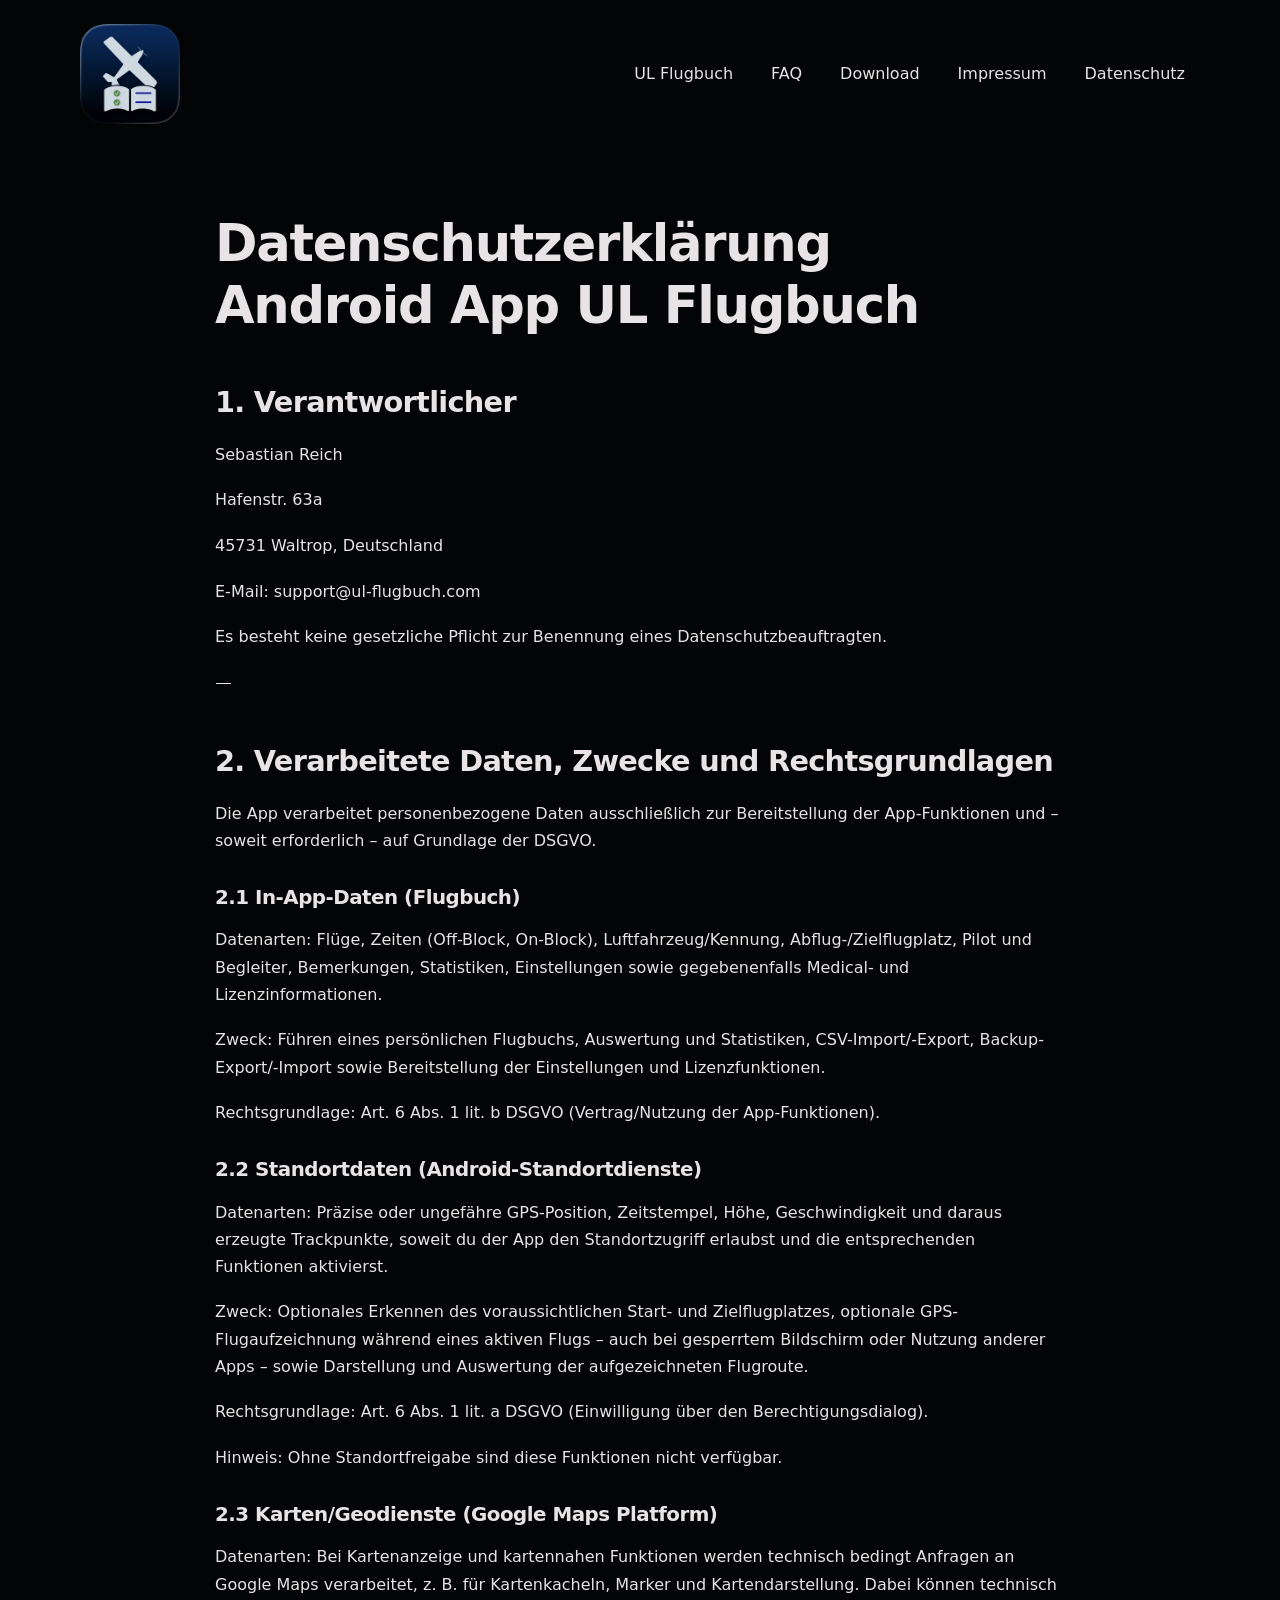
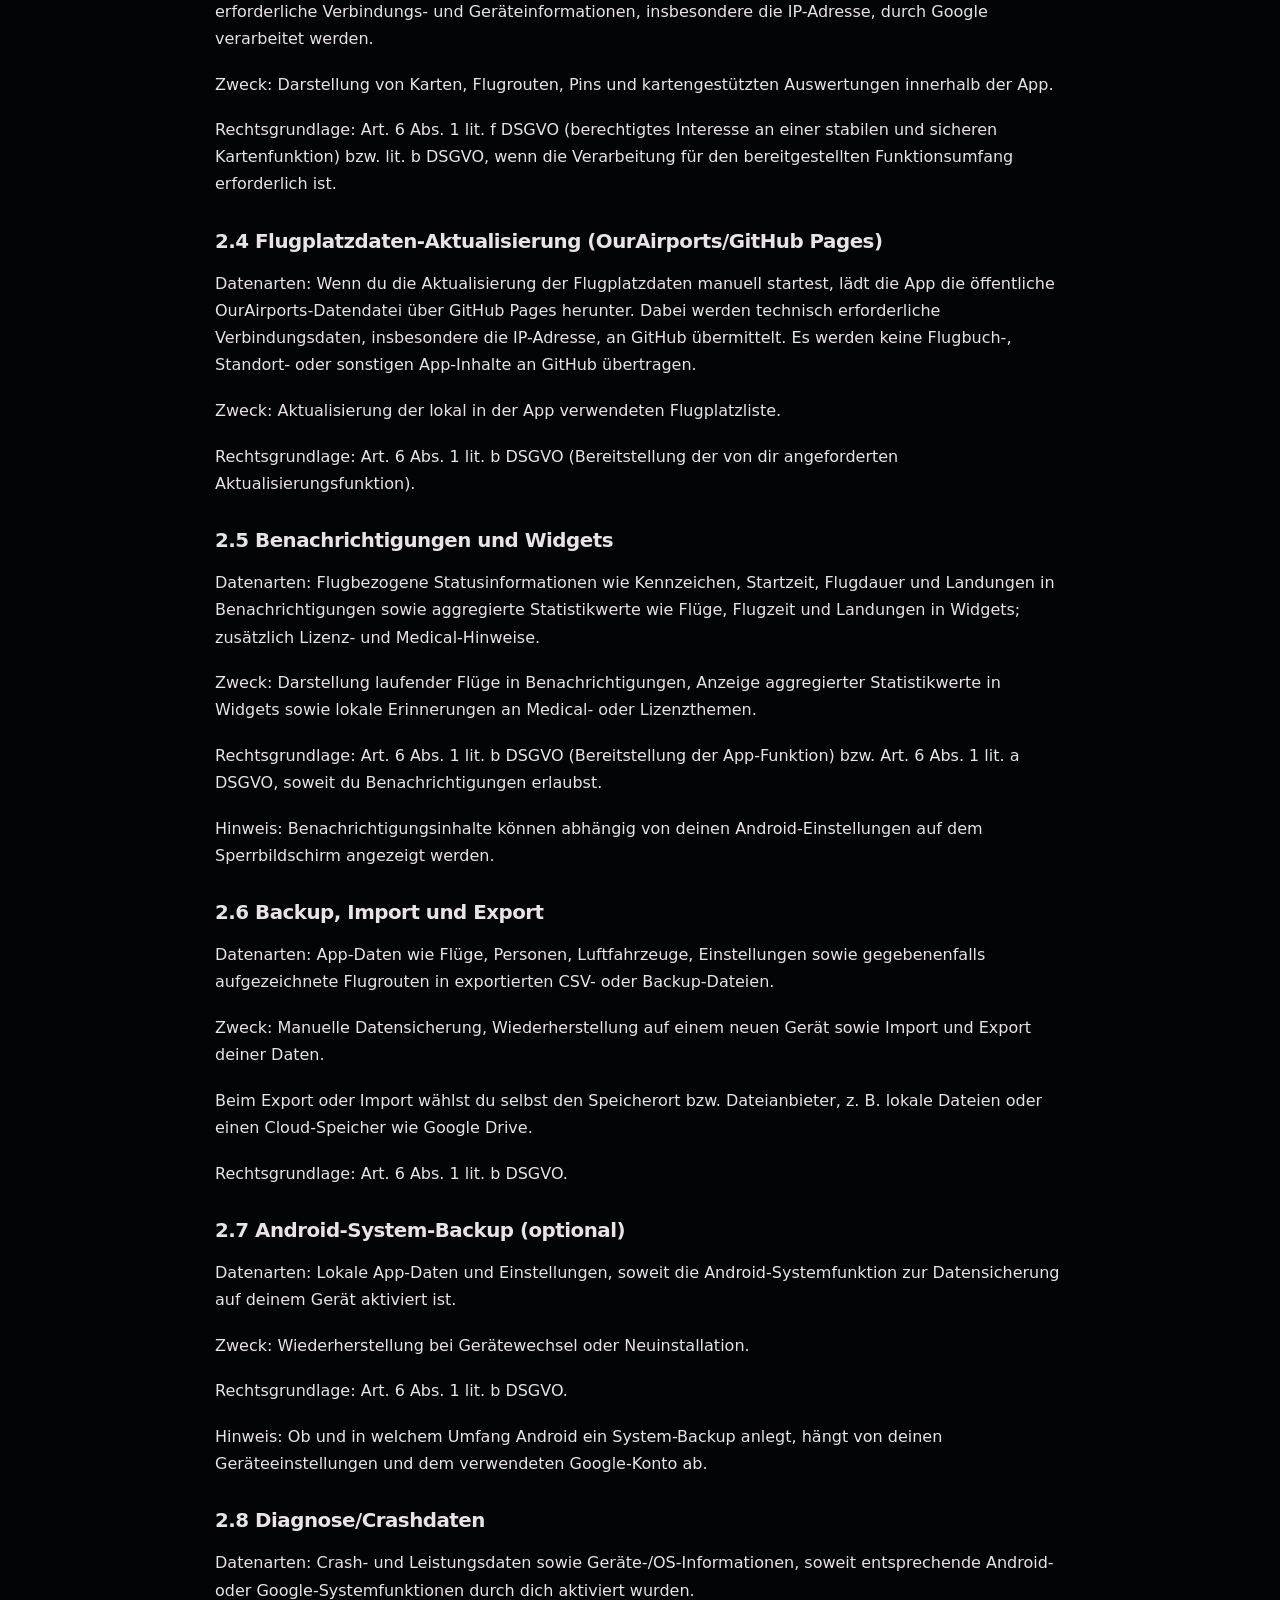
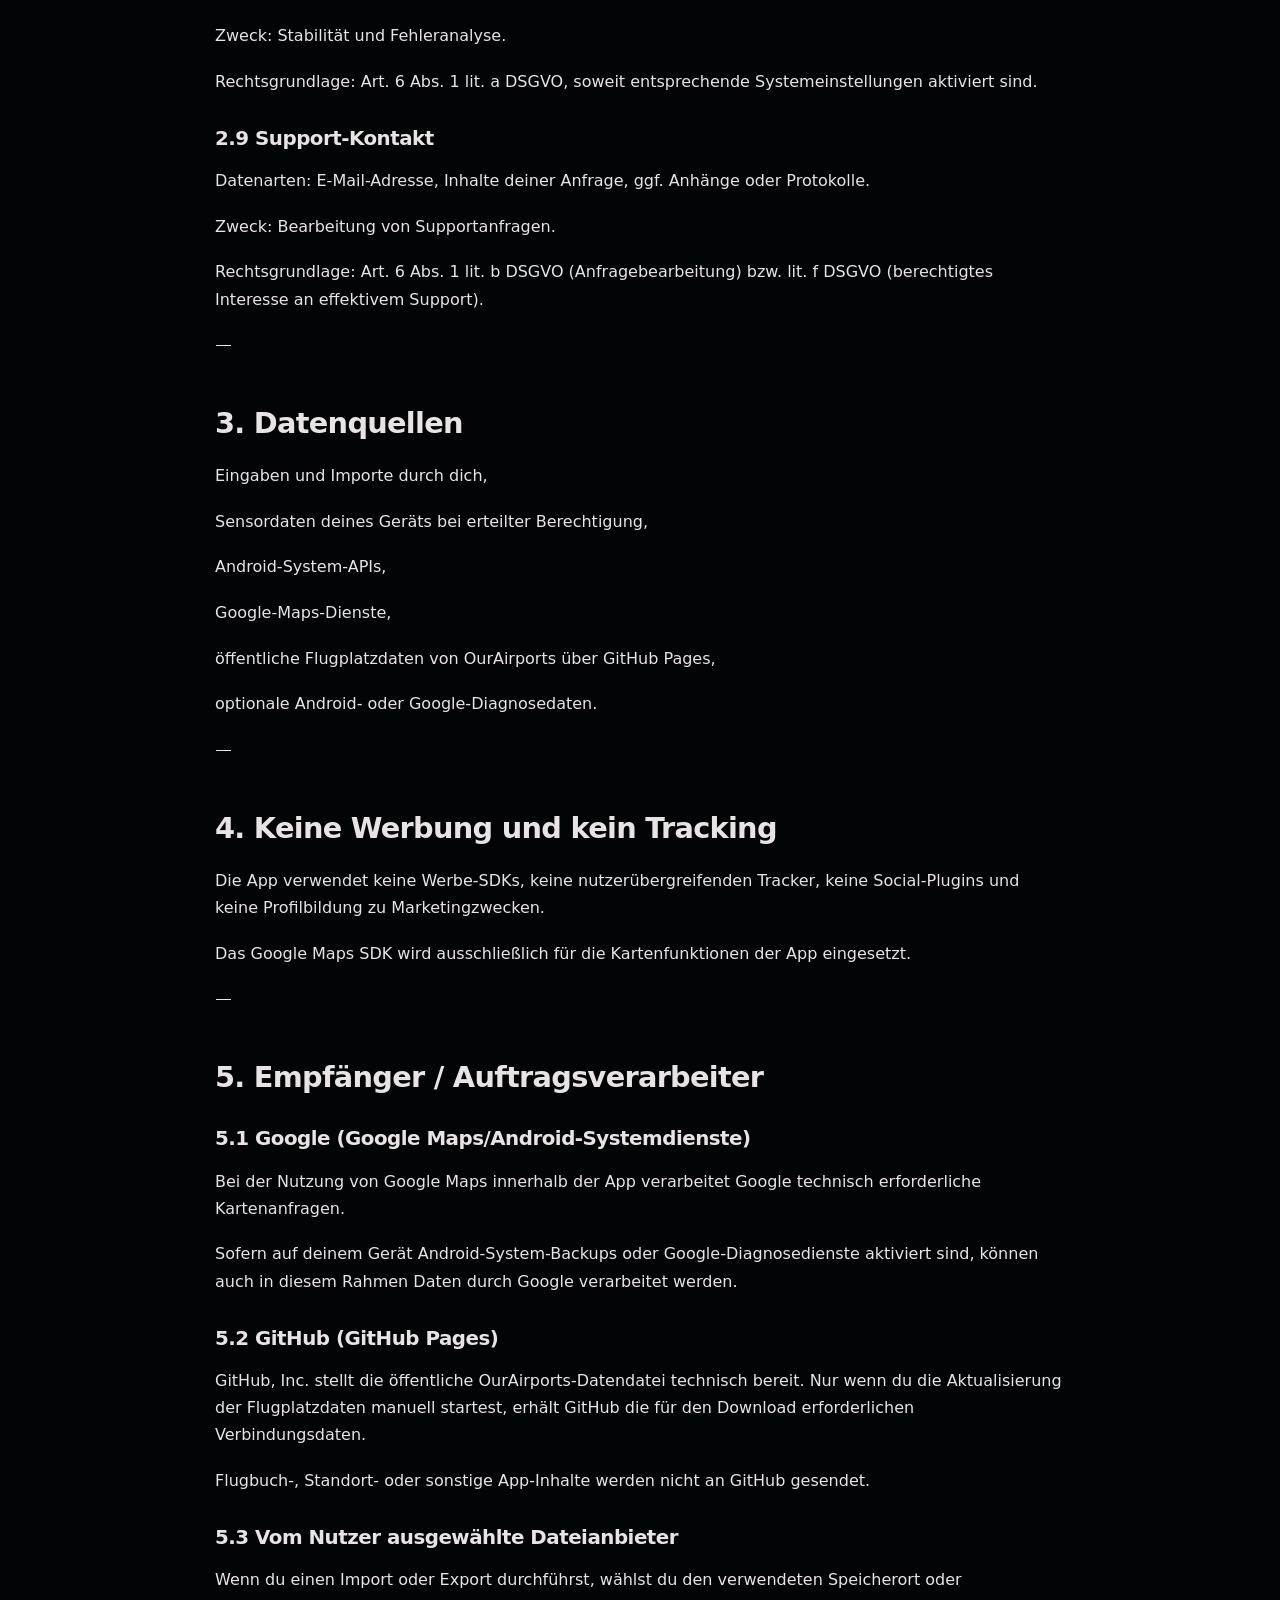
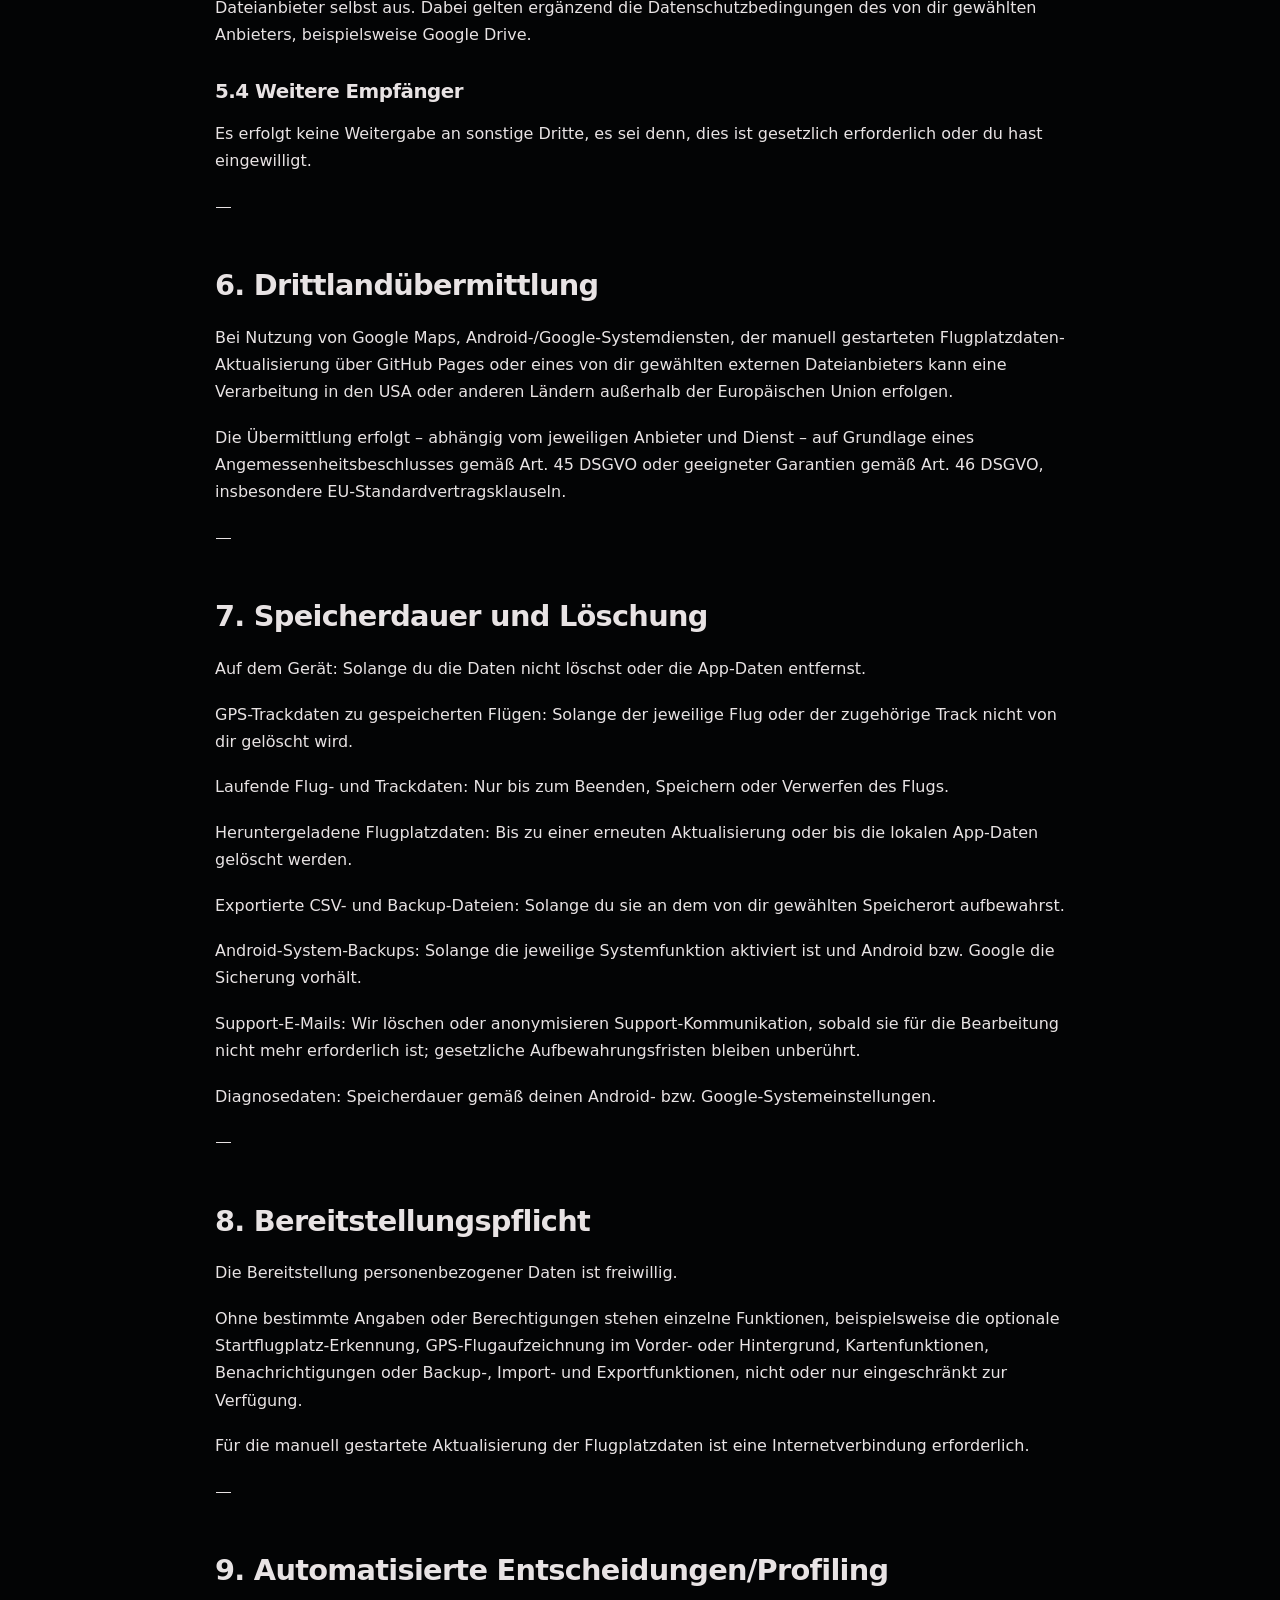
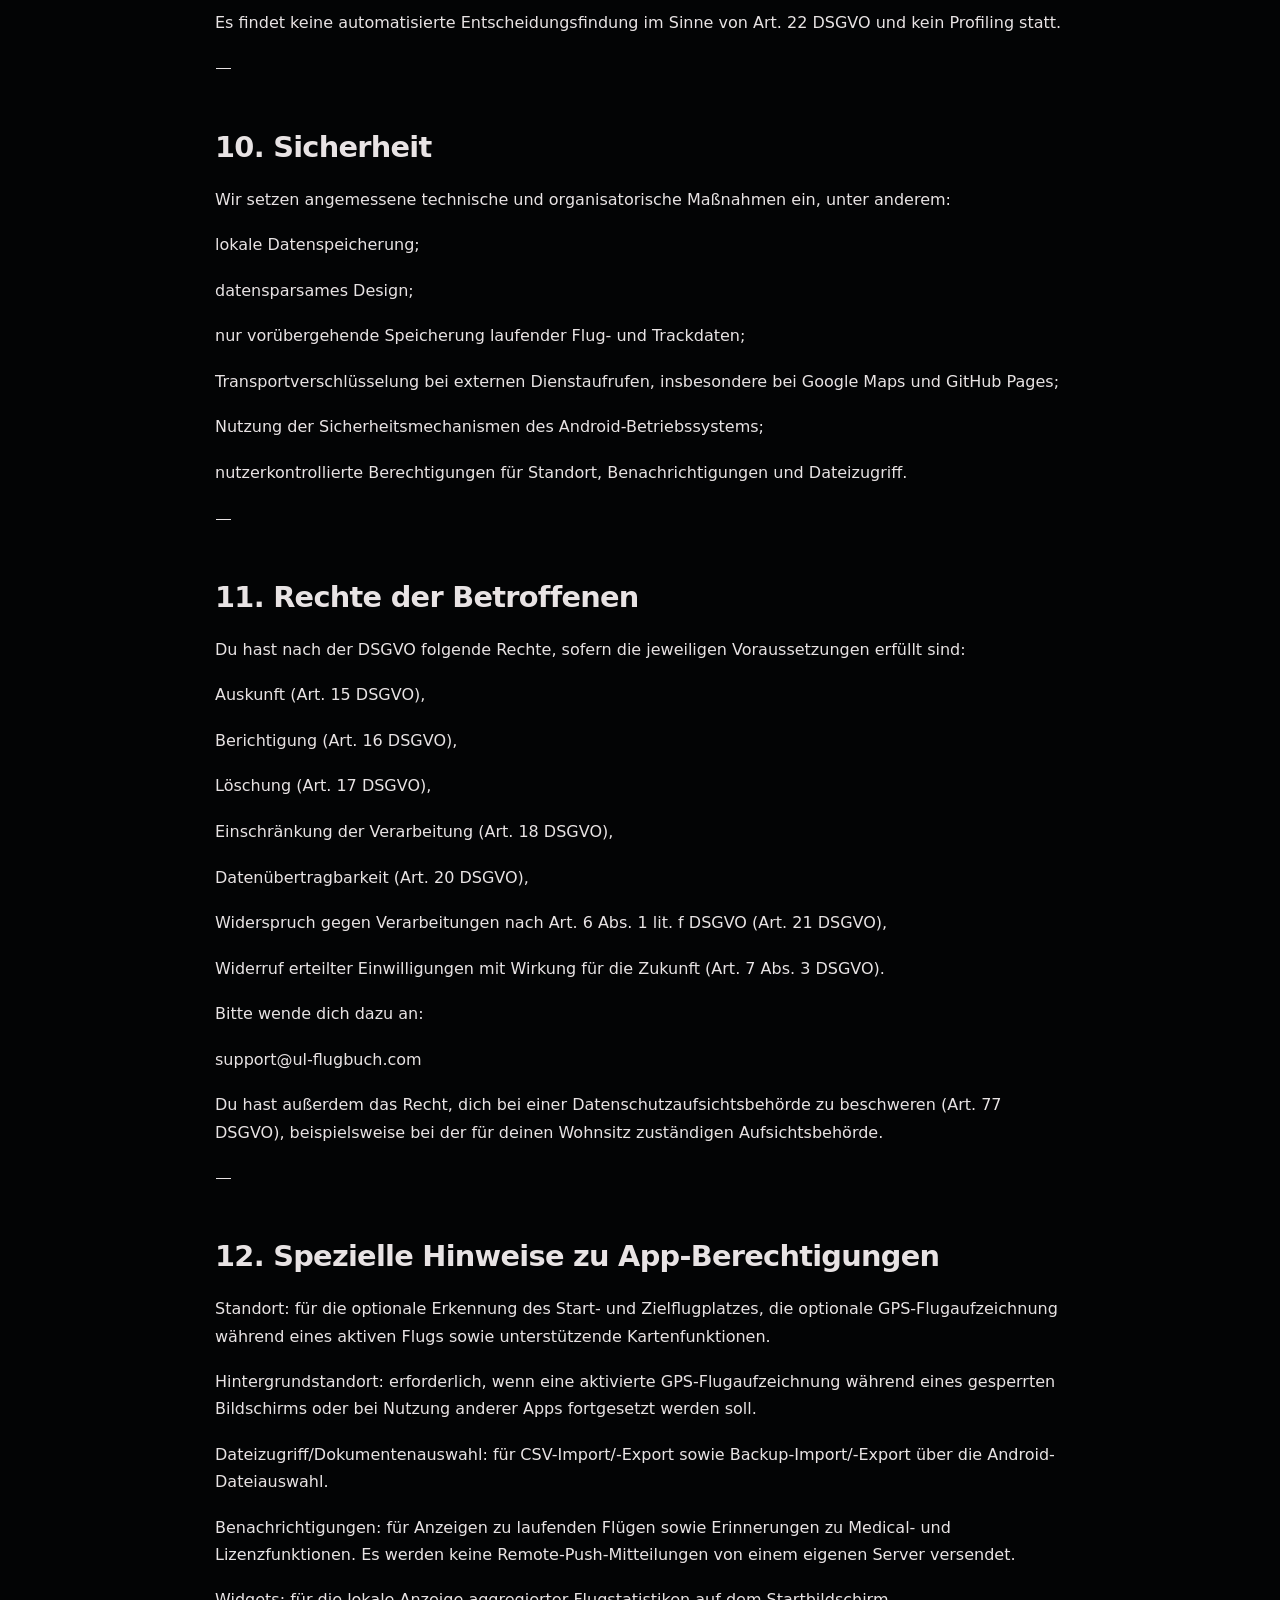
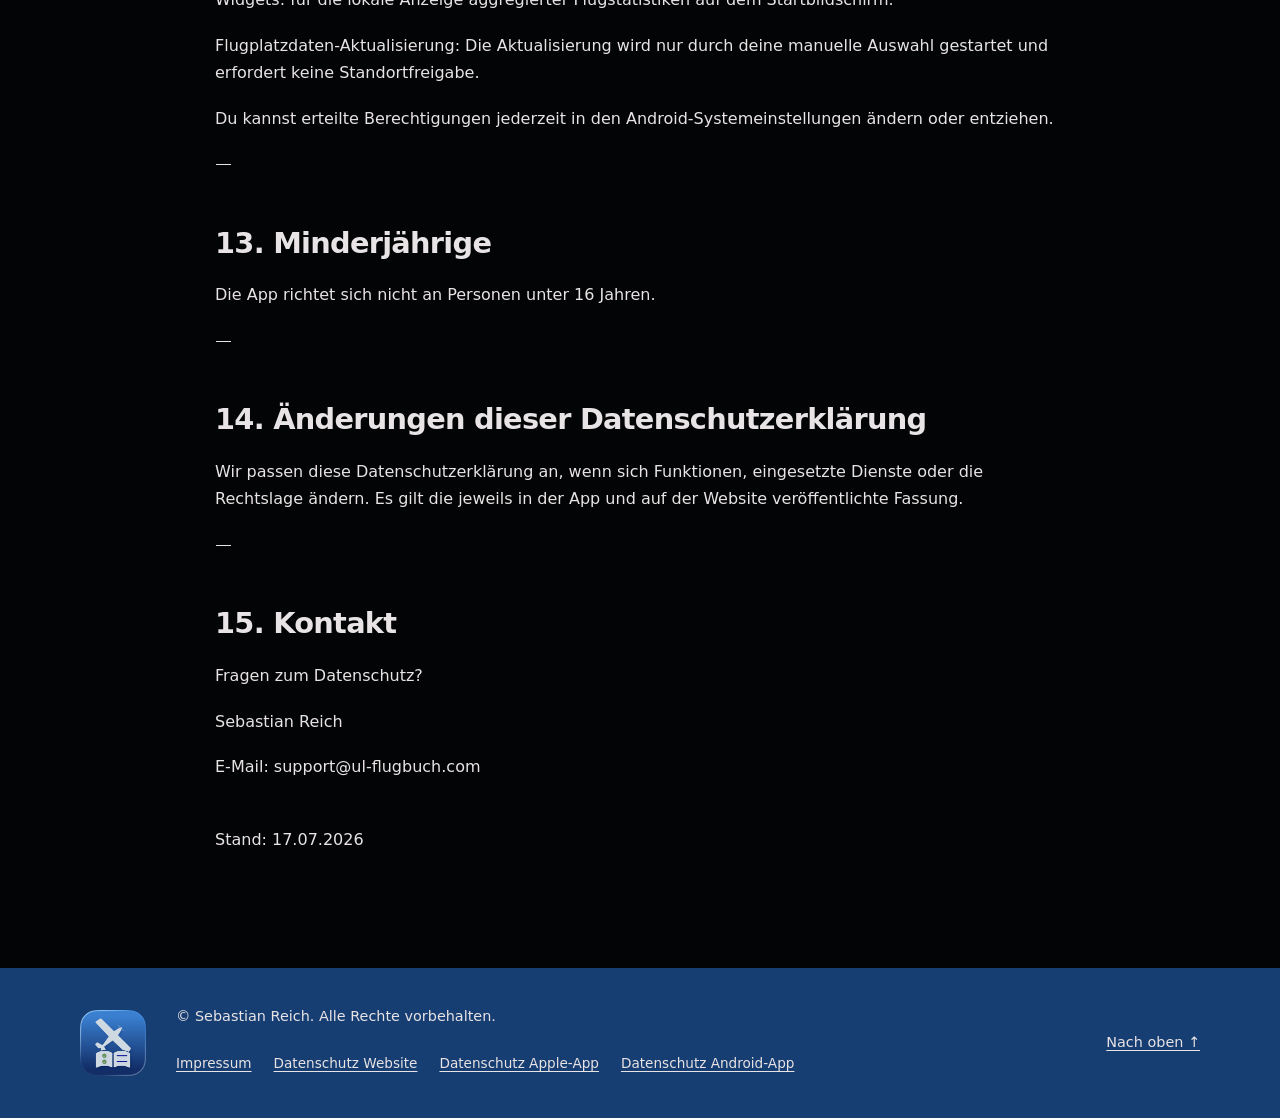
==== datenschutz-android/index.html @ 2607ba53 "Add files via upload" ====
<!doctype html>
<html lang="de">
<head>
  <meta charset="utf-8">
  <meta name="viewport" content="width=device-width, initial-scale=1">
  <meta name="color-scheme" content="dark">
  <title>Datenschutz für Android – UL Flugbuch</title>
  <meta name="description" content="Datenschutzerklärung der UL Flugbuch App für Android.">
  <link rel="canonical" href="https://ul-flugbuch.com/datenschutz-android/">
  <meta property="og:type" content="website">
  <meta property="og:locale" content="de_DE">
  <meta property="og:site_name" content="UL Flugbuch">
  <meta property="og:title" content="Datenschutz für Android – UL Flugbuch">
  <meta property="og:description" content="Datenschutzerklärung der UL Flugbuch App für Android.">
  <meta property="og:url" content="https://ul-flugbuch.com/datenschutz-android/">
  <meta property="og:image" content="https://ul-flugbuch.com/images/logo.png">
  <meta property="og:image:alt" content="UL Flugbuch – App-Logo mit Flugzeug und Flugbuch">
  <meta name="theme-color" content="#050608">
  <link rel="icon" href="../images/logo-footer.png" type="image/png">
  <link rel="apple-touch-icon" href="../images/logo.png">
  <link rel="stylesheet" href="../css/style.css">
  <script src="../js/navigation.js" defer></script>
</head>
<body>
<a class="skip-link" href="#main">Zum Inhalt springen</a>
<header class="site-header wrap">
  <a class="brand" href="../index.html" aria-label="UL Flugbuch – Startseite"><img src="../images/logo.png" width="455" height="455" alt="UL Flugbuch"></a>
  <button class="menu-toggle" type="button" aria-expanded="false" aria-controls="main-navigation" hidden>Menü <span aria-hidden="true">☰</span></button>
  <nav id="main-navigation" aria-label="Hauptnavigation"><a href="../index.html">UL Flugbuch</a><a href="../faq/index.html">FAQ</a><a href="../download/index.html">Download</a><a href="../impressum/index.html">Impressum</a><a href="../datenschutz/index.html">Datenschutz</a></nav>
</header>
<main id="main" tabindex="-1"><article class="prose wrap legal"><h1>Datenschutzerklärung Android App UL Flugbuch</h1>
<h2>1. Verantwortlicher</h2>
<p>Sebastian Reich</p>
<p>Hafenstr. 63a</p>
<p>45731 Waltrop, Deutschland</p>
<p>E-Mail: support@ul-flugbuch.com</p>
<p>Es besteht keine gesetzliche Pflicht zur Benennung eines Datenschutzbeauftragten.</p>
<p>⸻</p>
<h2>2. Verarbeitete Daten, Zwecke und Rechtsgrundlagen</h2>
<p>Die App verarbeitet personenbezogene Daten ausschließlich zur Bereitstellung der App-Funktionen und – soweit erforderlich – auf Grundlage der DSGVO.</p>
<h3>2.1 In-App-Daten (Flugbuch)</h3>
<p>Datenarten: Flüge, Zeiten (Off-Block, On-Block), Luftfahrzeug/Kennung, Abflug-/Zielflugplatz, Pilot und Begleiter, Bemerkungen, Statistiken, Einstellungen sowie gegebenenfalls Medical- und Lizenzinformationen.</p>
<p>Zweck: Führen eines persönlichen Flugbuchs, Auswertung und Statistiken, CSV-Import/-Export, Backup-Export/-Import sowie Bereitstellung der Einstellungen und Lizenzfunktionen.</p>
<p>Rechtsgrundlage: Art. 6 Abs. 1 lit. b DSGVO (Vertrag/Nutzung der App-Funktionen).</p>
<h3>2.2 Standortdaten (Android-Standortdienste)</h3>
<p>Datenarten: Präzise oder ungefähre GPS-Position, Zeitstempel, Höhe, Geschwindigkeit und daraus erzeugte Trackpunkte, soweit du der App den Standortzugriff erlaubst und die entsprechenden Funktionen aktivierst.</p>
<p>Zweck: Optionales Erkennen des voraussichtlichen Start- und Zielflugplatzes, optionale GPS-Flugaufzeichnung während eines aktiven Flugs – auch bei gesperrtem Bildschirm oder Nutzung anderer Apps – sowie Darstellung und Auswertung der aufgezeichneten Flugroute.</p>
<p>Rechtsgrundlage: Art. 6 Abs. 1 lit. a DSGVO (Einwilligung über den Berechtigungsdialog).</p>
<p>Hinweis: Ohne Standortfreigabe sind diese Funktionen nicht verfügbar.</p>
<h3>2.3 Karten/Geodienste (Google Maps Platform)</h3>
<p>Datenarten: Bei Kartenanzeige und kartennahen Funktionen werden technisch bedingt Anfragen an Google Maps verarbeitet, z. B. für Kartenkacheln, Marker und Kartendarstellung. Dabei können technisch erforderliche Verbindungs- und Geräteinformationen, insbesondere die IP-Adresse, durch Google verarbeitet werden.</p>
<p>Zweck: Darstellung von Karten, Flugrouten, Pins und kartengestützten Auswertungen innerhalb der App.</p>
<p>Rechtsgrundlage: Art. 6 Abs. 1 lit. f DSGVO (berechtigtes Interesse an einer stabilen und sicheren Kartenfunktion) bzw. lit. b DSGVO, wenn die Verarbeitung für den bereitgestellten Funktionsumfang erforderlich ist.</p>
<h3>2.4 Flugplatzdaten-Aktualisierung (OurAirports/GitHub Pages)</h3>
<p>Datenarten: Wenn du die Aktualisierung der Flugplatzdaten manuell startest, lädt die App die öffentliche OurAirports-Datendatei über GitHub Pages herunter. Dabei werden technisch erforderliche Verbindungsdaten, insbesondere die IP-Adresse, an GitHub übermittelt. Es werden keine Flugbuch-, Standort- oder sonstigen App-Inhalte an GitHub übertragen.</p>
<p>Zweck: Aktualisierung der lokal in der App verwendeten Flugplatzliste.</p>
<p>Rechtsgrundlage: Art. 6 Abs. 1 lit. b DSGVO (Bereitstellung der von dir angeforderten Aktualisierungsfunktion).</p>
<h3>2.5 Benachrichtigungen und Widgets</h3>
<p>Datenarten: Flugbezogene Statusinformationen wie Kennzeichen, Startzeit, Flugdauer und Landungen in Benachrichtigungen sowie aggregierte Statistikwerte wie Flüge, Flugzeit und Landungen in Widgets; zusätzlich Lizenz- und Medical-Hinweise.</p>
<p>Zweck: Darstellung laufender Flüge in Benachrichtigungen, Anzeige aggregierter Statistikwerte in Widgets sowie lokale Erinnerungen an Medical- oder Lizenzthemen.</p>
<p>Rechtsgrundlage: Art. 6 Abs. 1 lit. b DSGVO (Bereitstellung der App-Funktion) bzw. Art. 6 Abs. 1 lit. a DSGVO, soweit du Benachrichtigungen erlaubst.</p>
<p>Hinweis: Benachrichtigungsinhalte können abhängig von deinen Android-Einstellungen auf dem Sperrbildschirm angezeigt werden.</p>
<h3>2.6 Backup, Import und Export</h3>
<p>Datenarten: App-Daten wie Flüge, Personen, Luftfahrzeuge, Einstellungen sowie gegebenenfalls aufgezeichnete Flugrouten in exportierten CSV- oder Backup-Dateien.</p>
<p>Zweck: Manuelle Datensicherung, Wiederherstellung auf einem neuen Gerät sowie Import und Export deiner Daten.</p>
<p>Beim Export oder Import wählst du selbst den Speicherort bzw. Dateianbieter, z. B. lokale Dateien oder einen Cloud-Speicher wie Google Drive.</p>
<p>Rechtsgrundlage: Art. 6 Abs. 1 lit. b DSGVO.</p>
<h3>2.7 Android-System-Backup (optional)</h3>
<p>Datenarten: Lokale App-Daten und Einstellungen, soweit die Android-Systemfunktion zur Datensicherung auf deinem Gerät aktiviert ist.</p>
<p>Zweck: Wiederherstellung bei Gerätewechsel oder Neuinstallation.</p>
<p>Rechtsgrundlage: Art. 6 Abs. 1 lit. b DSGVO.</p>
<p>Hinweis: Ob und in welchem Umfang Android ein System-Backup anlegt, hängt von deinen Geräteeinstellungen und dem verwendeten Google-Konto ab.</p>
<h3>2.8 Diagnose/Crashdaten</h3>
<p>Datenarten: Crash- und Leistungsdaten sowie Geräte-/OS-Informationen, soweit entsprechende Android- oder Google-Systemfunktionen durch dich aktiviert wurden.</p>
<p>Zweck: Stabilität und Fehleranalyse.</p>
<p>Rechtsgrundlage: Art. 6 Abs. 1 lit. a DSGVO, soweit entsprechende Systemeinstellungen aktiviert sind.</p>
<h3>2.9 Support-Kontakt</h3>
<p>Datenarten: E-Mail-Adresse, Inhalte deiner Anfrage, ggf. Anhänge oder Protokolle.</p>
<p>Zweck: Bearbeitung von Supportanfragen.</p>
<p>Rechtsgrundlage: Art. 6 Abs. 1 lit. b DSGVO (Anfragebearbeitung) bzw. lit. f DSGVO (berechtigtes Interesse an effektivem Support).</p>
<p>⸻</p>
<h2>3. Datenquellen</h2>
<p>Eingaben und Importe durch dich,</p>
<p>Sensordaten deines Geräts bei erteilter Berechtigung,</p>
<p>Android-System-APIs,</p>
<p>Google-Maps-Dienste,</p>
<p>öffentliche Flugplatzdaten von OurAirports über GitHub Pages,</p>
<p>optionale Android- oder Google-Diagnosedaten.</p>
<p>⸻</p>
<h2>4. Keine Werbung und kein Tracking</h2>
<p>Die App verwendet keine Werbe-SDKs, keine nutzerübergreifenden Tracker, keine Social-Plugins und keine Profilbildung zu Marketingzwecken.</p>
<p>Das Google Maps SDK wird ausschließlich für die Kartenfunktionen der App eingesetzt.</p>
<p>⸻</p>
<h2>5. Empfänger / Auftragsverarbeiter</h2>
<h3>5.1 Google (Google Maps/Android-Systemdienste)</h3>
<p>Bei der Nutzung von Google Maps innerhalb der App verarbeitet Google technisch erforderliche Kartenanfragen.</p>
<p>Sofern auf deinem Gerät Android-System-Backups oder Google-Diagnosedienste aktiviert sind, können auch in diesem Rahmen Daten durch Google verarbeitet werden.</p>
<h3>5.2 GitHub (GitHub Pages)</h3>
<p>GitHub, Inc. stellt die öffentliche OurAirports-Datendatei technisch bereit. Nur wenn du die Aktualisierung der Flugplatzdaten manuell startest, erhält GitHub die für den Download erforderlichen Verbindungsdaten.</p>
<p>Flugbuch-, Standort- oder sonstige App-Inhalte werden nicht an GitHub gesendet.</p>
<h3>5.3 Vom Nutzer ausgewählte Dateianbieter</h3>
<p>Wenn du einen Import oder Export durchführst, wählst du den verwendeten Speicherort oder Dateianbieter selbst aus. Dabei gelten ergänzend die Datenschutzbedingungen des von dir gewählten Anbieters, beispielsweise Google Drive.</p>
<h3>5.4 Weitere Empfänger</h3>
<p>Es erfolgt keine Weitergabe an sonstige Dritte, es sei denn, dies ist gesetzlich erforderlich oder du hast eingewilligt.</p>
<p>⸻</p>
<h2>6. Drittlandübermittlung</h2>
<p>Bei Nutzung von Google Maps, Android-/Google-Systemdiensten, der manuell gestarteten Flugplatzdaten-Aktualisierung über GitHub Pages oder eines von dir gewählten externen Dateianbieters kann eine Verarbeitung in den USA oder anderen Ländern außerhalb der Europäischen Union erfolgen.</p>
<p>Die Übermittlung erfolgt – abhängig vom jeweiligen Anbieter und Dienst – auf Grundlage eines Angemessenheitsbeschlusses gemäß Art. 45 DSGVO oder geeigneter Garantien gemäß Art. 46 DSGVO, insbesondere EU-Standardvertragsklauseln.</p>
<p>⸻</p>
<h2>7. Speicherdauer und Löschung</h2>
<p>Auf dem Gerät: Solange du die Daten nicht löschst oder die App-Daten entfernst.</p>
<p>GPS-Trackdaten zu gespeicherten Flügen: Solange der jeweilige Flug oder der zugehörige Track nicht von dir gelöscht wird.</p>
<p>Laufende Flug- und Trackdaten: Nur bis zum Beenden, Speichern oder Verwerfen des Flugs.</p>
<p>Heruntergeladene Flugplatzdaten: Bis zu einer erneuten Aktualisierung oder bis die lokalen App-Daten gelöscht werden.</p>
<p>Exportierte CSV- und Backup-Dateien: Solange du sie an dem von dir gewählten Speicherort aufbewahrst.</p>
<p>Android-System-Backups: Solange die jeweilige Systemfunktion aktiviert ist und Android bzw. Google die Sicherung vorhält.</p>
<p>Support-E-Mails: Wir löschen oder anonymisieren Support-Kommunikation, sobald sie für die Bearbeitung nicht mehr erforderlich ist; gesetzliche Aufbewahrungsfristen bleiben unberührt.</p>
<p>Diagnosedaten: Speicherdauer gemäß deinen Android- bzw. Google-Systemeinstellungen.</p>
<p>⸻</p>
<h2>8. Bereitstellungspflicht</h2>
<p>Die Bereitstellung personenbezogener Daten ist freiwillig.</p>
<p>Ohne bestimmte Angaben oder Berechtigungen stehen einzelne Funktionen, beispielsweise die optionale Startflugplatz-Erkennung, GPS-Flugaufzeichnung im Vorder- oder Hintergrund, Kartenfunktionen, Benachrichtigungen oder Backup-, Import- und Exportfunktionen, nicht oder nur eingeschränkt zur Verfügung.</p>
<p>Für die manuell gestartete Aktualisierung der Flugplatzdaten ist eine Internetverbindung erforderlich.</p>
<p>⸻</p>
<h2>9. Automatisierte Entscheidungen/Profiling</h2>
<p>Es findet keine automatisierte Entscheidungsfindung im Sinne von Art. 22 DSGVO und kein Profiling statt.</p>
<p>⸻</p>
<h2>10. Sicherheit</h2>
<p>Wir setzen angemessene technische und organisatorische Maßnahmen ein, unter anderem:</p>
<p>lokale Datenspeicherung;</p>
<p>datensparsames Design;</p>
<p>nur vorübergehende Speicherung laufender Flug- und Trackdaten;</p>
<p>Transportverschlüsselung bei externen Dienstaufrufen, insbesondere bei Google Maps und GitHub Pages;</p>
<p>Nutzung der Sicherheitsmechanismen des Android-Betriebssystems;</p>
<p>nutzerkontrollierte Berechtigungen für Standort, Benachrichtigungen und Dateizugriff.</p>
<p>⸻</p>
<h2>11. Rechte der Betroffenen</h2>
<p>Du hast nach der DSGVO folgende Rechte, sofern die jeweiligen Voraussetzungen erfüllt sind:</p>
<p>Auskunft (Art. 15 DSGVO),</p>
<p>Berichtigung (Art. 16 DSGVO),</p>
<p>Löschung (Art. 17 DSGVO),</p>
<p>Einschränkung der Verarbeitung (Art. 18 DSGVO),</p>
<p>Datenübertragbarkeit (Art. 20 DSGVO),</p>
<p>Widerspruch gegen Verarbeitungen nach Art. 6 Abs. 1 lit. f DSGVO (Art. 21 DSGVO),</p>
<p>Widerruf erteilter Einwilligungen mit Wirkung für die Zukunft (Art. 7 Abs. 3 DSGVO).</p>
<p>Bitte wende dich dazu an:</p>
<p>support@ul-flugbuch.com</p>
<p>Du hast außerdem das Recht, dich bei einer Datenschutzaufsichtsbehörde zu beschweren (Art. 77 DSGVO), beispielsweise bei der für deinen Wohnsitz zuständigen Aufsichtsbehörde.</p>
<p>⸻</p>
<h2>12. Spezielle Hinweise zu App-Berechtigungen</h2>
<p>Standort: für die optionale Erkennung des Start- und Zielflugplatzes, die optionale GPS-Flugaufzeichnung während eines aktiven Flugs sowie unterstützende Kartenfunktionen.</p>
<p>Hintergrundstandort: erforderlich, wenn eine aktivierte GPS-Flugaufzeichnung während eines gesperrten Bildschirms oder bei Nutzung anderer Apps fortgesetzt werden soll.</p>
<p>Dateizugriff/Dokumentenauswahl: für CSV-Import/-Export sowie Backup-Import/-Export über die Android-Dateiauswahl.</p>
<p>Benachrichtigungen: für Anzeigen zu laufenden Flügen sowie Erinnerungen zu Medical- und Lizenzfunktionen. Es werden keine Remote-Push-Mitteilungen von einem eigenen Server versendet.</p>
<p>Widgets: für die lokale Anzeige aggregierter Flugstatistiken auf dem Startbildschirm.</p>
<p>Flugplatzdaten-Aktualisierung: Die Aktualisierung wird nur durch deine manuelle Auswahl gestartet und erfordert keine Standortfreigabe.</p>
<p>Du kannst erteilte Berechtigungen jederzeit in den Android-Systemeinstellungen ändern oder entziehen.</p>
<p>⸻</p>
<h2>13. Minderjährige</h2>
<p>Die App richtet sich nicht an Personen unter 16 Jahren.</p>
<p>⸻</p>
<h2>14. Änderungen dieser Datenschutzerklärung</h2>
<p>Wir passen diese Datenschutzerklärung an, wenn sich Funktionen, eingesetzte Dienste oder die Rechtslage ändern. Es gilt die jeweils in der App und auf der Website veröffentlichte Fassung.</p>
<p>⸻</p>
<h2>15. Kontakt</h2>
<p>Fragen zum Datenschutz?</p>
<p>Sebastian Reich</p>
<p>E-Mail: support@ul-flugbuch.com<br> </p>
<p>Stand: 17.07.2026 </p></article></main>
<footer class="site-footer"><div class="wrap footer-inner">
  <a href="../index.html" aria-label="UL Flugbuch – Startseite"><img src="../images/logo-footer.png" width="256" height="256" alt="UL Flugbuch" loading="lazy"></a>
  <div><p>© Sebastian Reich. Alle Rechte vorbehalten.</p><nav aria-label="Rechtliche Informationen"><a href="../impressum/index.html">Impressum</a><a href="../datenschutz/index.html">Datenschutz Website</a><a href="../datenschutz-app/index.html">Datenschutz Apple-App</a><a href="../datenschutz-android/index.html">Datenschutz Android-App</a></nav></div>
  <a class="back-top" href="#main">Nach oben ↑</a>
</div></footer>
</body>
</html>
---- css/style.css ----
/* Shared styles. All resources are local; no external fonts or trackers. */
:root { color-scheme: dark; --bg: #030405; --text: #e8e3e4; --muted: #c6c6d1; --blue: #234c83; --line: #2b3040; }
* { box-sizing: border-box; }
html { scroll-behavior: smooth; scroll-padding-top: 2rem; }
body { margin: 0; background: var(--bg); color: var(--text); font-family: system-ui, -apple-system, BlinkMacSystemFont, "Segoe UI", sans-serif; font-size: 1rem; line-height: 1.7; }
a { color: inherit; text-underline-offset: .24em; }
a:hover { color: #bacfff; }
button { font: inherit; }
:focus-visible { outline: 3px solid #bdd5ff; outline-offset: 6px; }
img { display: block; max-width: 100%; height: auto; }
h1,h2,h3 { line-height: 1.22; letter-spacing: -.025em; text-wrap: balance; }
h1 { font-size: clamp(2.25rem, 5.2vw, 4.8rem); margin: 0 0 1.5rem; }
h2 { font-size: clamp(1.8rem, 3.2vw, 2.7rem); margin: 0 0 1.4rem; }
h3 { font-size: 1.24rem; }
p { margin: 0 0 1.15rem; }
.wrap { width: min(1120px, calc(100% - 64px)); margin-inline: auto; }
.skip-link { position: absolute; top: -100px; left: 20px; z-index: 10; background: white; color: black; padding: 12px 20px; }
.skip-link:focus { top: 12px; }
.site-header { display: flex; align-items: center; justify-content: space-between; gap: 24px; padding-block: 24px; }
.brand { flex: 0 0 auto; }
.brand img { width: 100px; }
.site-header nav { display: flex; align-items: center; gap: 8px; flex-wrap: wrap; }
.site-header nav a { text-decoration: none; padding: 10px 15px; border-radius: 8px; }
.site-header nav a:hover,.site-header nav a[aria-current] { background: #182338; color: #fff; }
.menu-toggle { border: 1px solid #64718a; background: #111827; color: white; border-radius: 8px; padding: 10px 16px; cursor: pointer; }
.menu-toggle[hidden] { display: none; }
.hero { text-align: center; padding: 88px 0 100px; background: url('../images/hintergrund.png') center / 100% 100% no-repeat; }
.intro { font-size: clamp(1.2rem, 2.2vw, 1.8rem); line-height: 1.5; }
.intro p { margin: 0; }
.purchase { margin: 26px auto 30px; font-size: clamp(1.05rem, 1.7vw, 1.35rem); font-weight: 700; }
.purchase p { margin: 8px 0; }
.button { display: inline-flex; justify-content: center; align-items: center; gap: 16px; padding: 14px 23px; min-height: 52px; background: var(--blue); border: 1px solid #4b6d9f; border-radius: 9px; text-decoration: none; color: white; font-weight: 650; transition: background .18s, transform .18s; }
.button:hover { background: #315f9e; color: white; transform: translateY(-2px); }
.feature { display: grid; grid-template-columns: 1fr 1fr; align-items: center; gap: clamp(36px,7vw,100px); padding-block: 72px; }
.feature.reverse .screenshot { order: 2; }
.screenshot { display: flex; justify-content: center; }
.screenshot a { display: block; width: min(100%,320px); border-radius: 38px; }
.screenshot img { border-radius: 38px; }
.feature-copy p { font-size: 1.14rem; color: var(--muted); }
.features { padding-block: 72px 100px; }
.features > h2 { text-align: center; margin-bottom: 48px; }
.feature-grid { display: grid; grid-template-columns: repeat(2,minmax(0,1fr)); gap: 24px; }
.feature-grid article { padding: 28px; border: 1px solid var(--line); background: #0c0e14; border-radius: 14px; }
.feature-grid h3 { margin-top: 0; }
.feature-grid p { margin-bottom: 0; color: var(--muted); }
.site-footer { background: #173e73; padding-block: 36px; }
.footer-inner { display: flex; align-items: center; gap: 30px; }
.footer-inner img { width: 66px; min-width: 66px; }
.footer-inner p { font-size: .9rem; }
.site-footer nav { display: flex; flex-wrap: wrap; gap: 10px 22px; font-size: .85rem; }
.site-footer a { padding-block: 6px; }
.back-top { margin-left: auto; white-space: nowrap; font-size: .9rem; }
.prose { max-width: 850px; padding-block: 64px 96px; overflow-wrap: anywhere; }
.prose h1 { font-size: clamp(2rem,4vw,3.25rem); }
.prose h2 { font-size: 1.8rem; margin: 3rem 0 1.3rem; }
.prose h3 { margin: 2rem 0 1rem; }
.prose p { color: var(--text); }
.prose li { margin-bottom: .6rem; }
.toc { display: flex; flex-wrap: wrap; gap: 10px; margin: 24px 0 42px; }
.toc a { padding: 8px 14px; border: 1px solid #4a5872; border-radius: 8px; text-decoration: none; }
.toc a:hover { background: #182338; }
.download { text-align: center; padding-block: 56px 100px; min-height: 65vh; }
.download-logo { width: 150px; margin: 0 auto 32px; }
.download h1 { font-size: clamp(2rem,4vw,3.5rem); }
.lead { font-size: 1.4rem; }
.store-links { display: flex; justify-content: center; flex-wrap: wrap; gap: 18px; margin-top: 32px; }
@media (max-width: 760px) {
 .wrap { width: calc(100% - 40px); }
 .site-header { flex-wrap: wrap; padding-block: 18px; }
 .brand img { width: 76px; }
 .site-header nav { width: 100%; gap: 4px; }
 .site-header nav a { padding: 10px 12px; }
 .menu-toggle:not([hidden]) { display: block; }
 .site-header nav[data-collapsed="true"] { display: none; }
 .hero { padding: 56px 0 68px; background-size: auto 100%; }
 .feature { grid-template-columns: 1fr; gap: 30px; padding-block: 44px; }
 .feature .feature-copy { order: 0; }
 .feature .screenshot { order: 1; }
 .screenshot a { width: min(78%,300px); }
 .feature-copy { text-align: center; }
 .feature-grid { grid-template-columns: 1fr; }
 .features { padding-block: 48px 64px; }
 .footer-inner { flex-wrap: wrap; align-items: flex-start; gap: 20px; }
 .footer-inner > div { flex: 1 1 210px; }
 .back-top { margin-left: 0; }
 .prose { padding-block: 38px 64px; }
 .prose h2 { font-size: 1.55rem; }
 .store-links { flex-direction: column; align-items: stretch; }
}
@media (prefers-reduced-motion: reduce) { html { scroll-behavior: auto; } .button { transition: none; } }
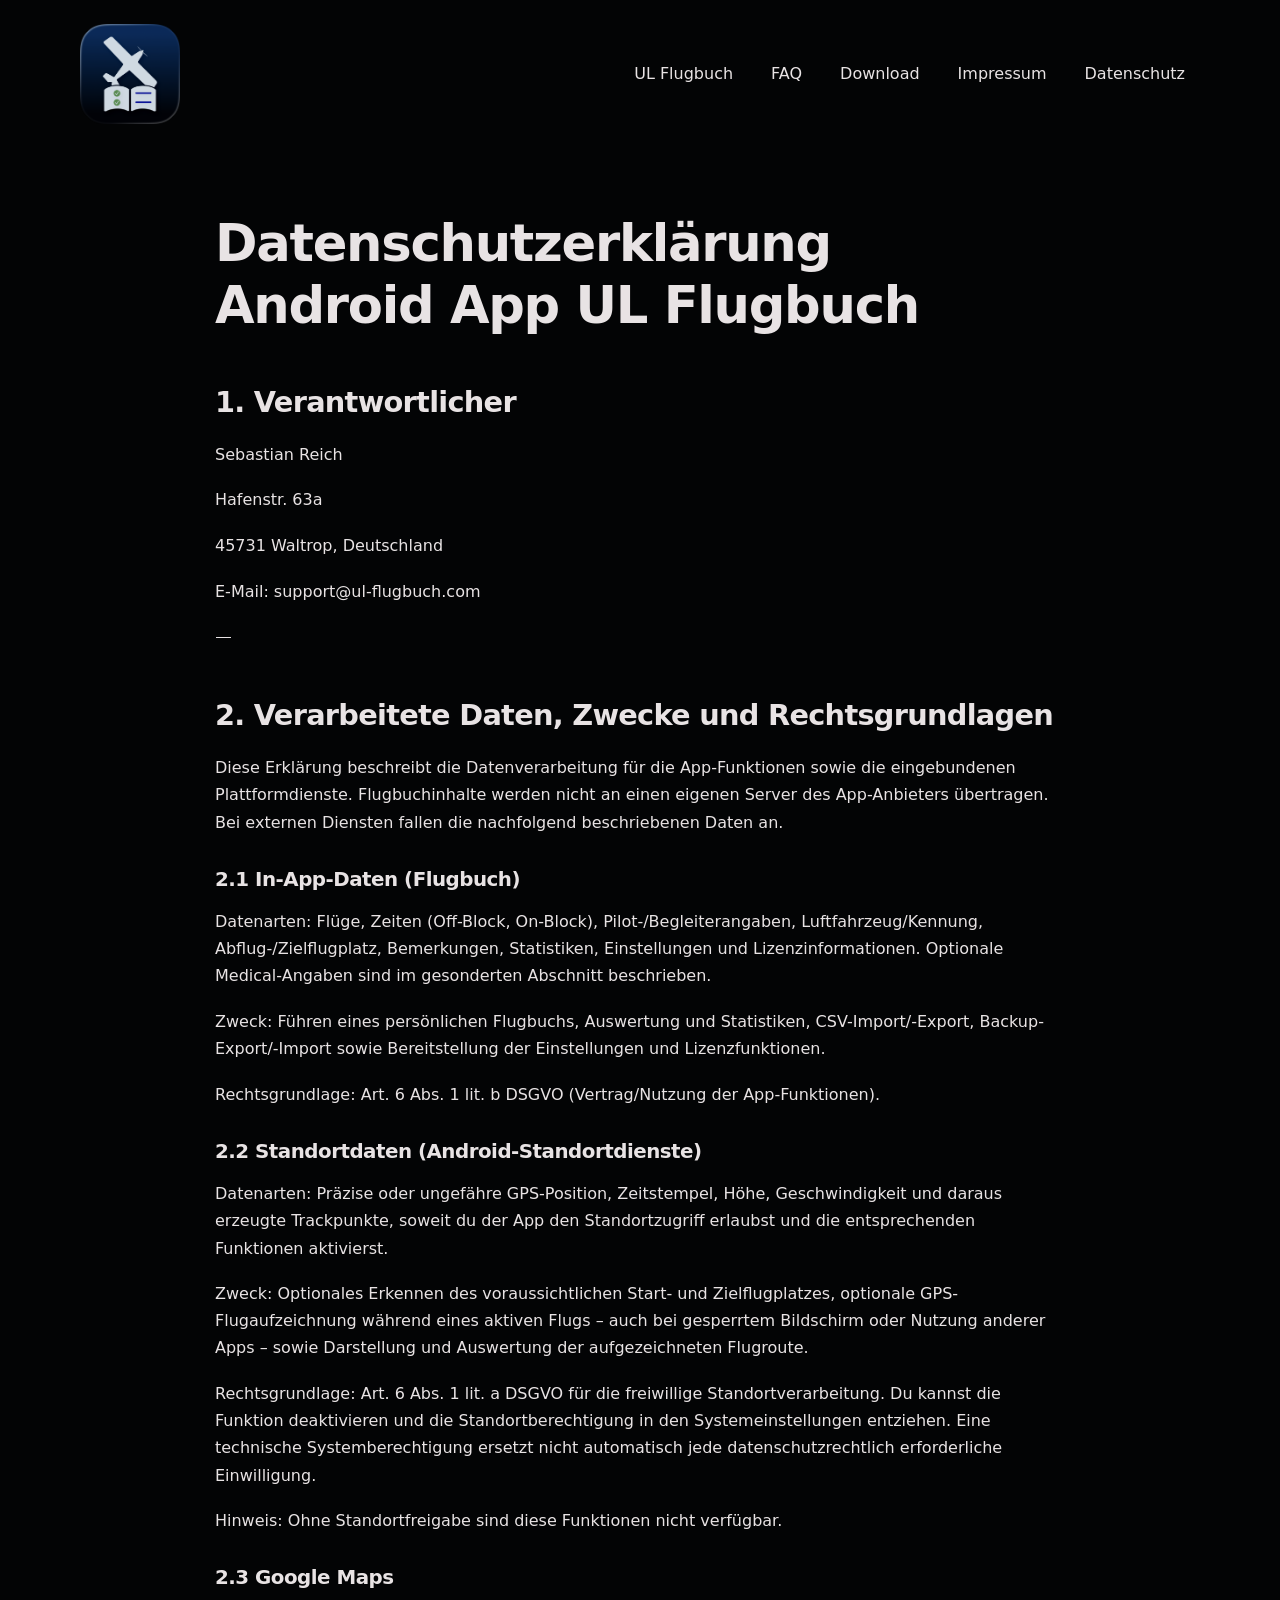
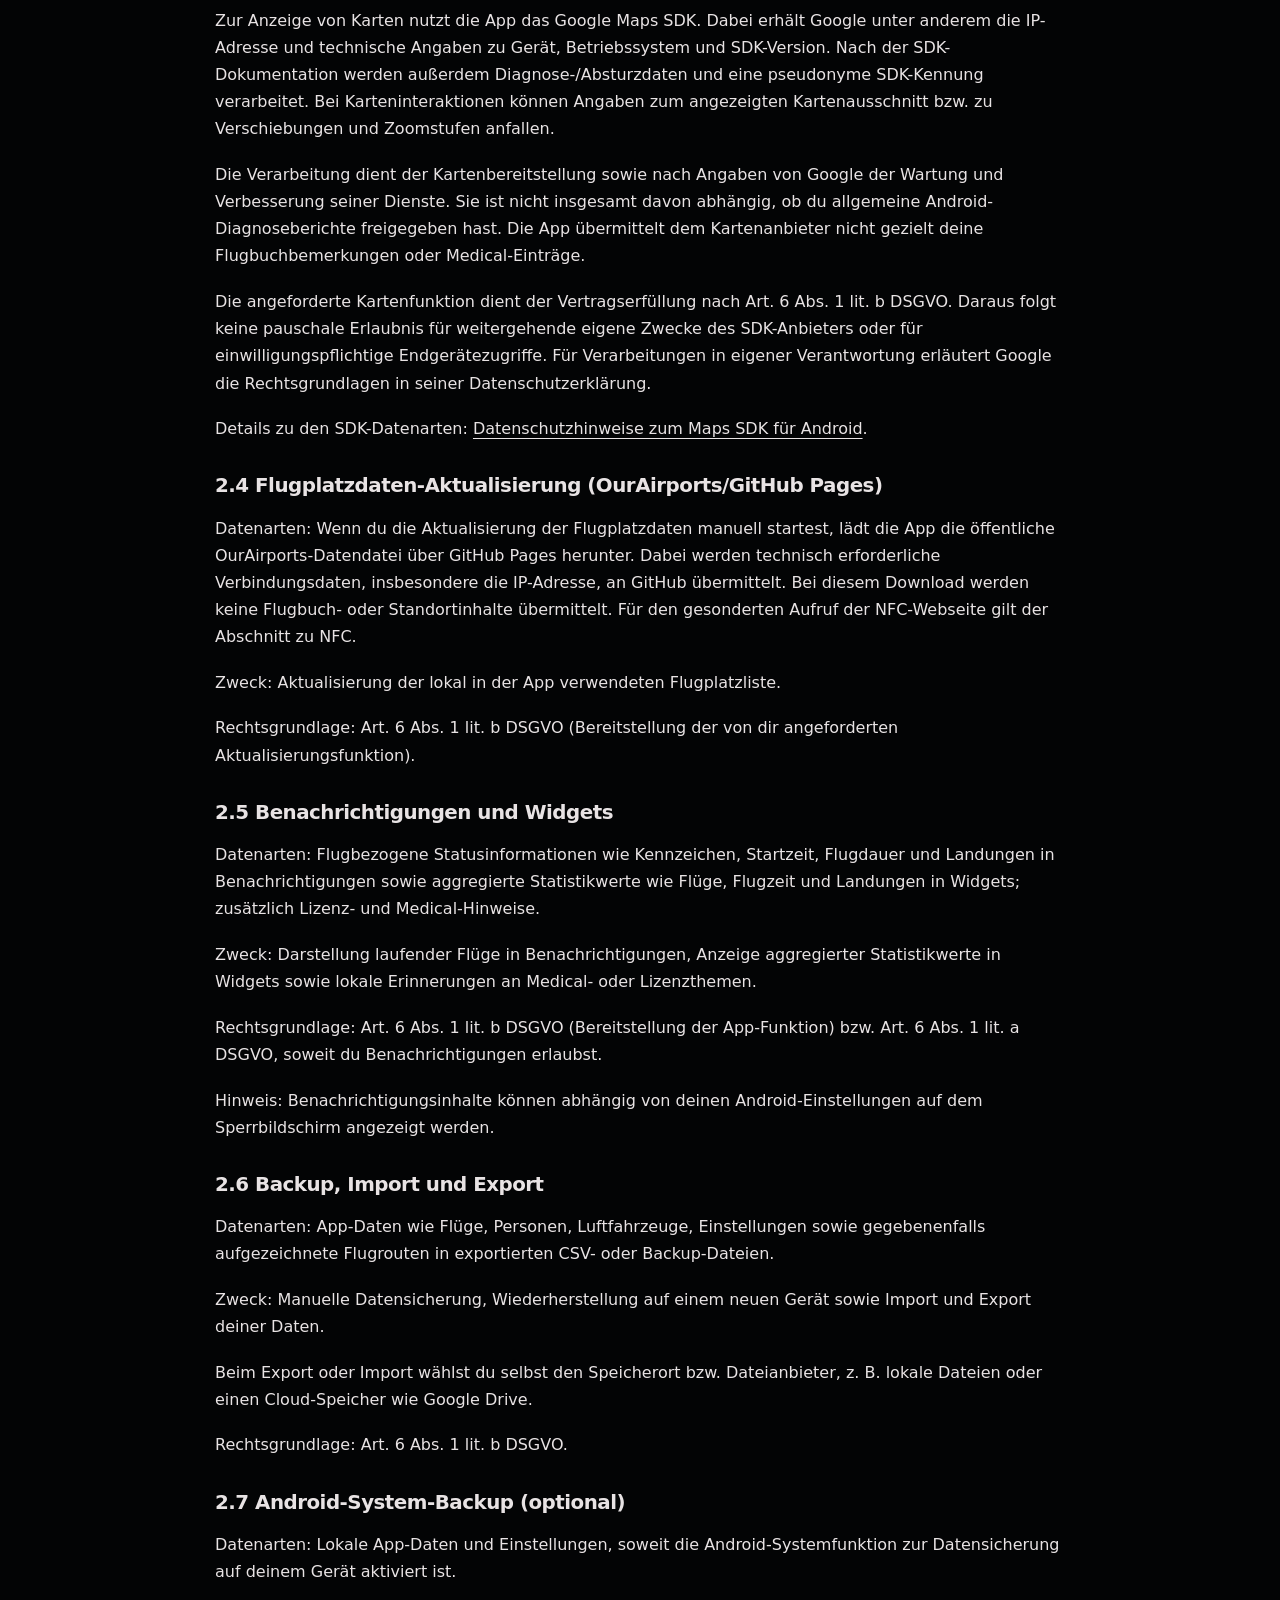
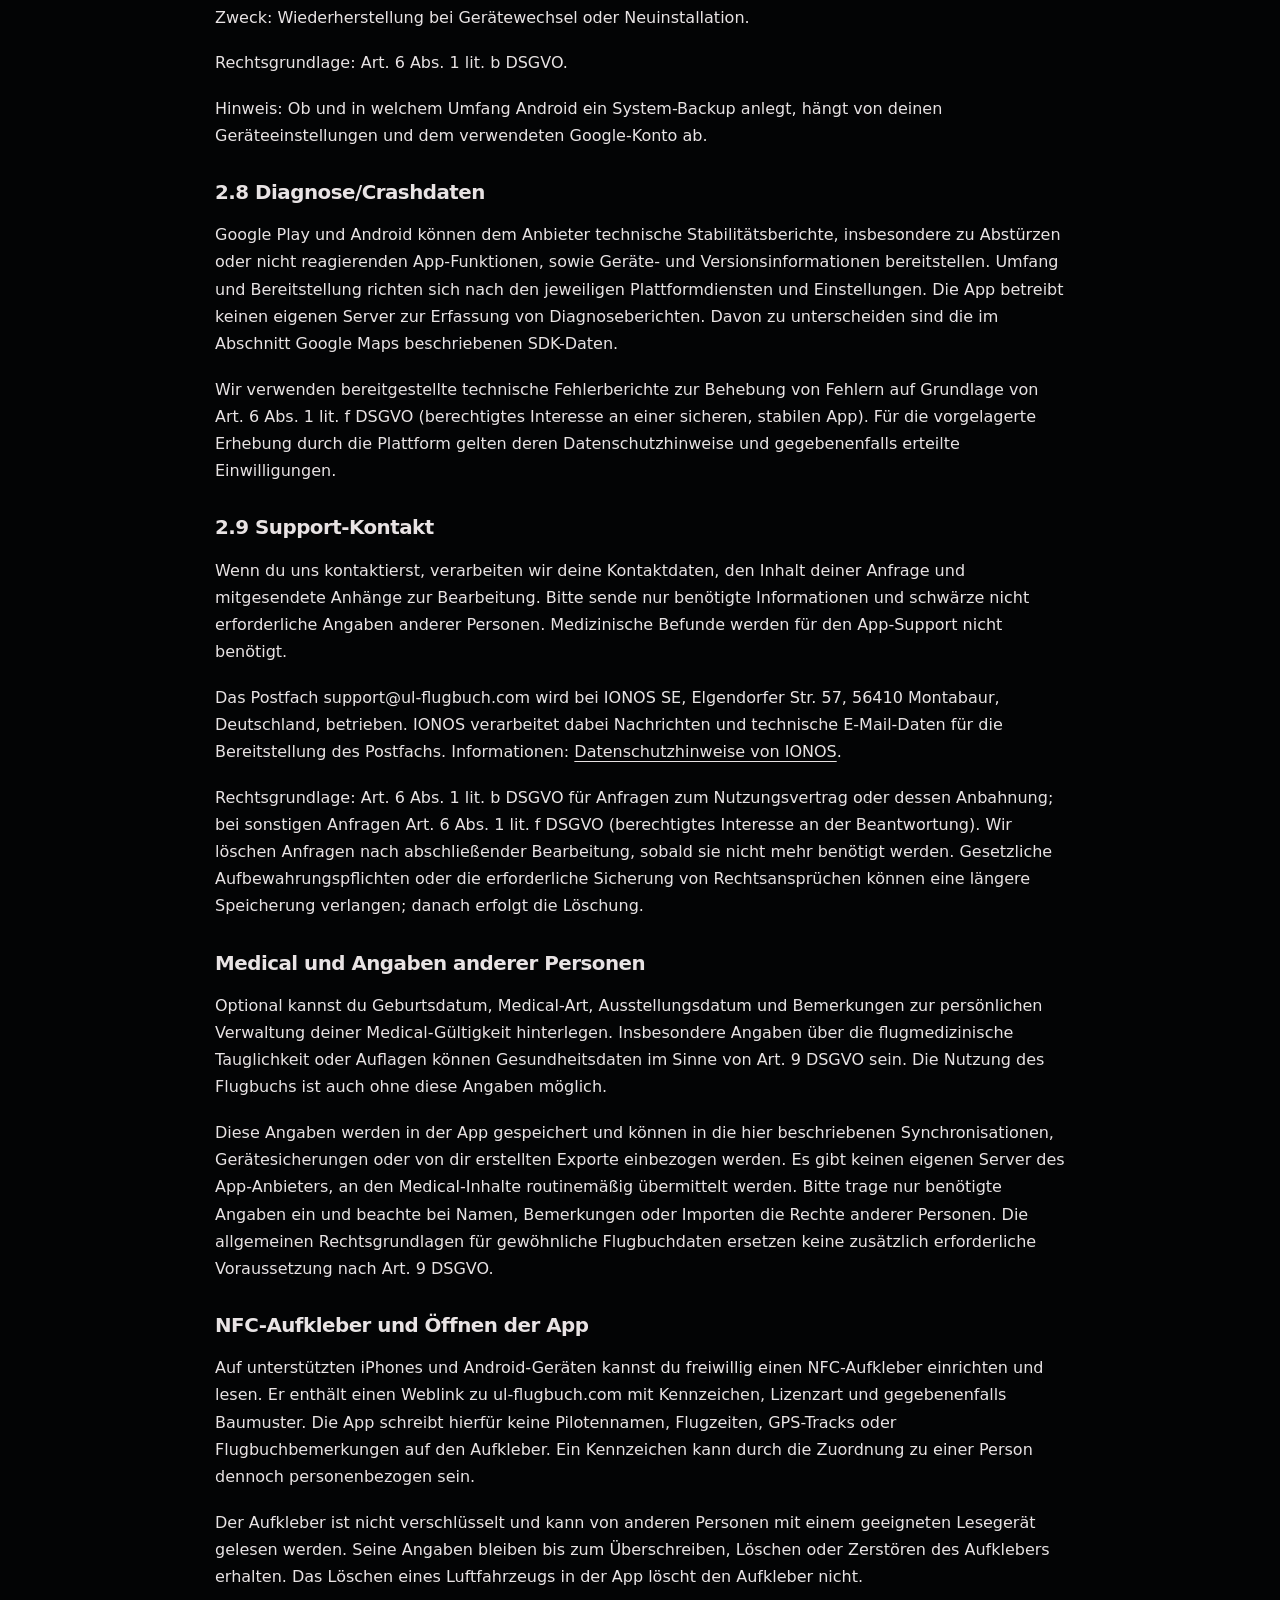
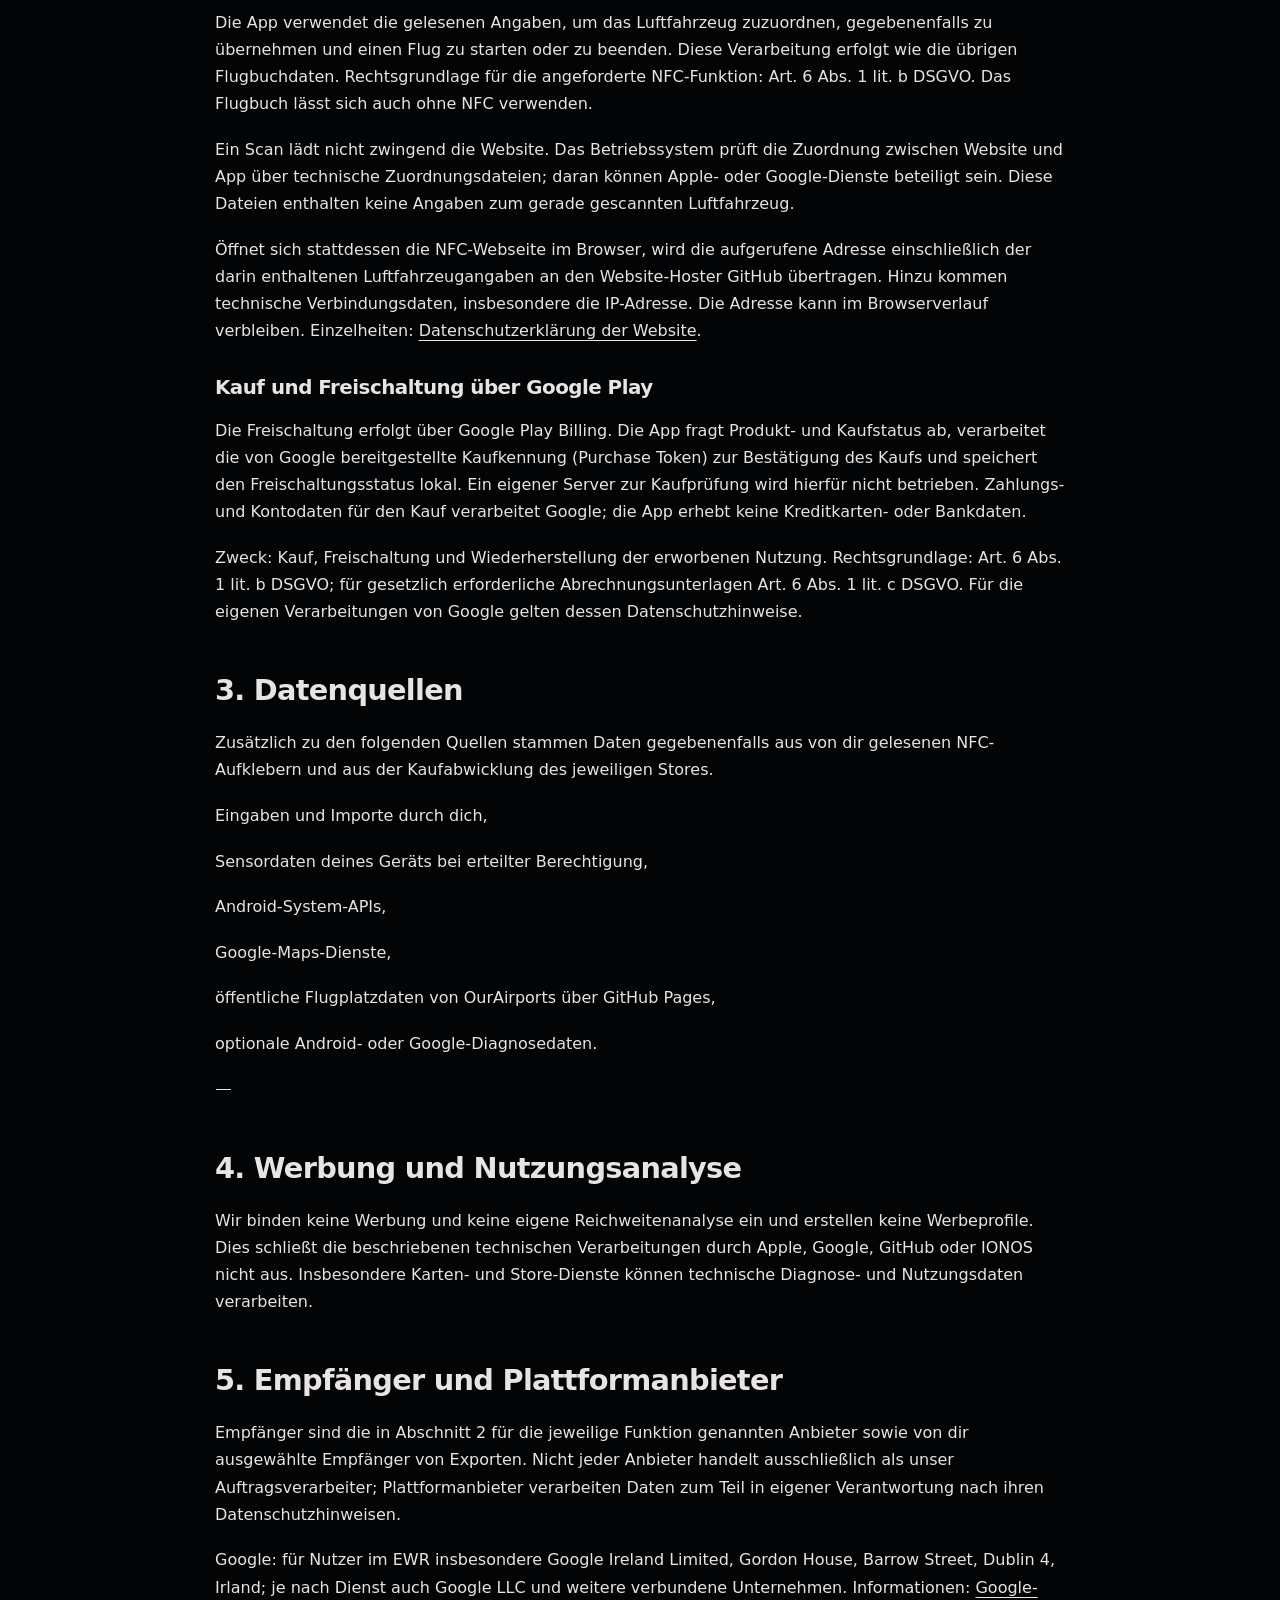
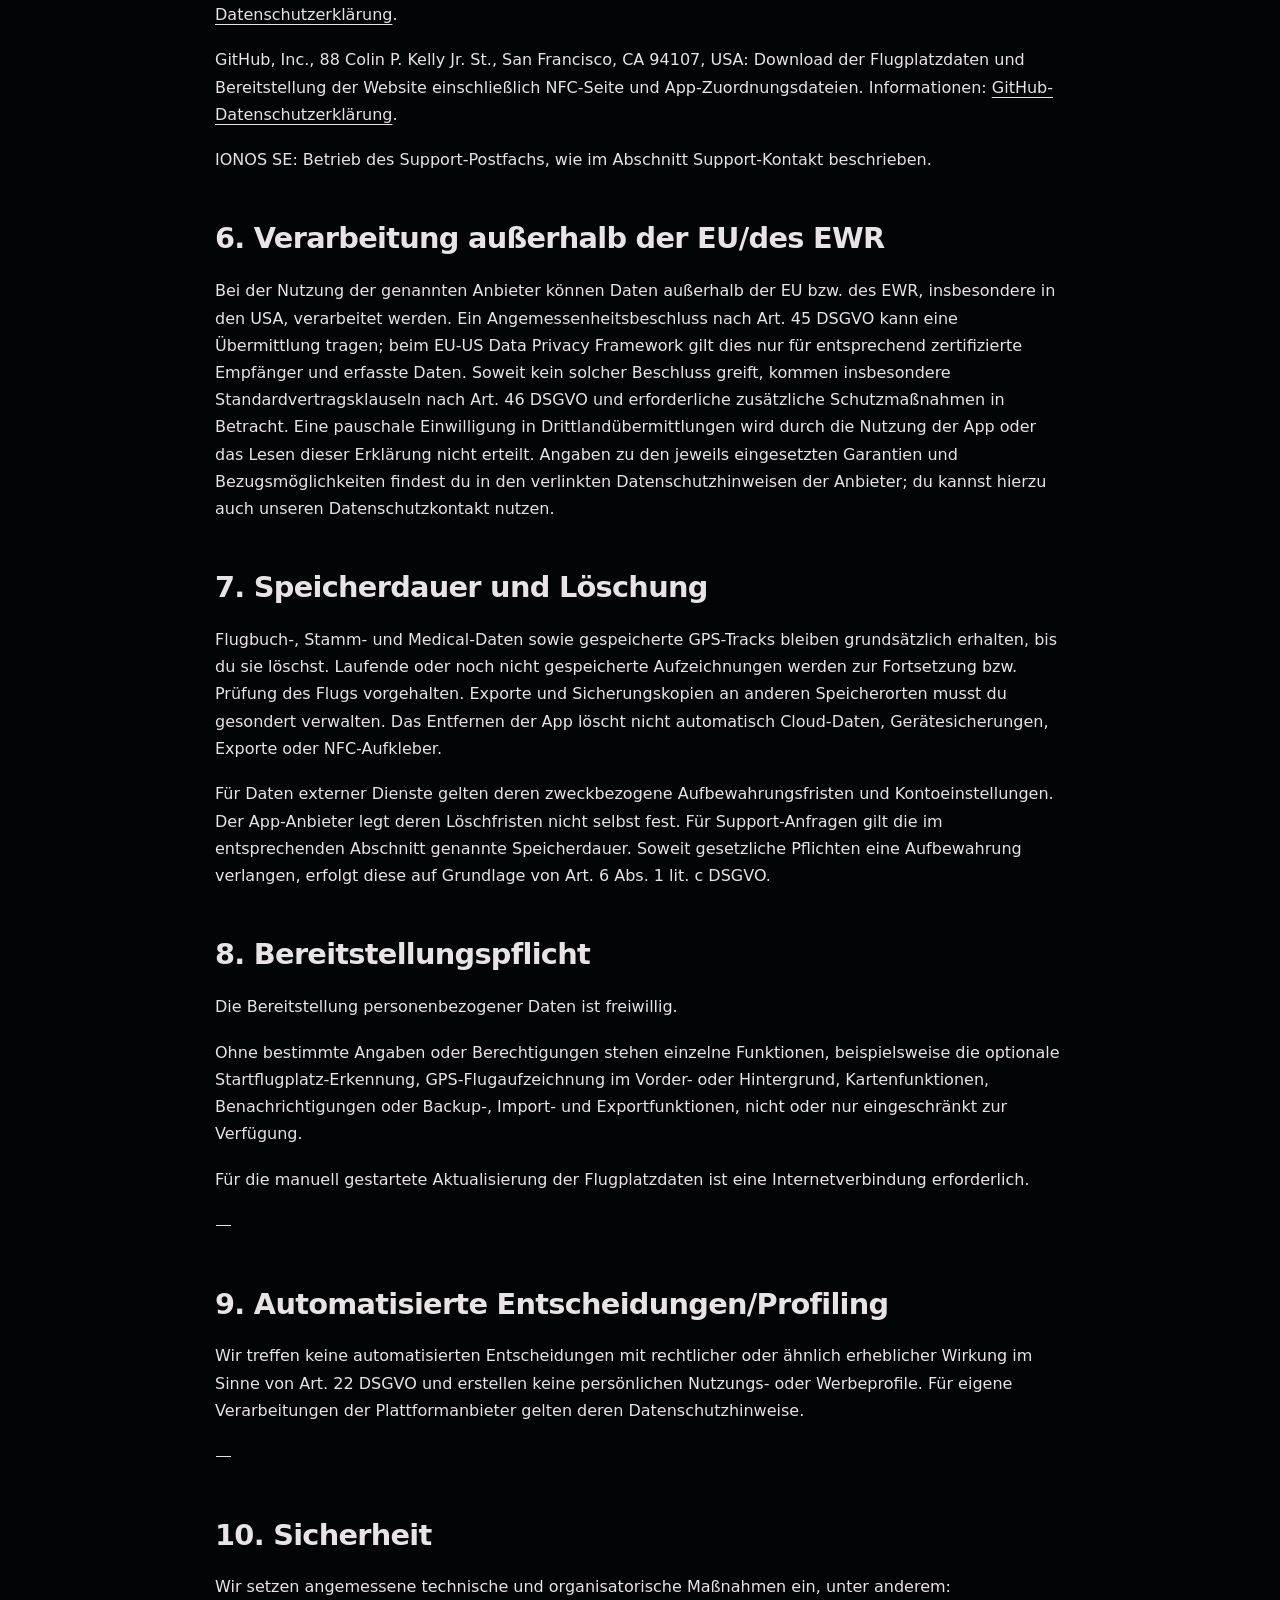
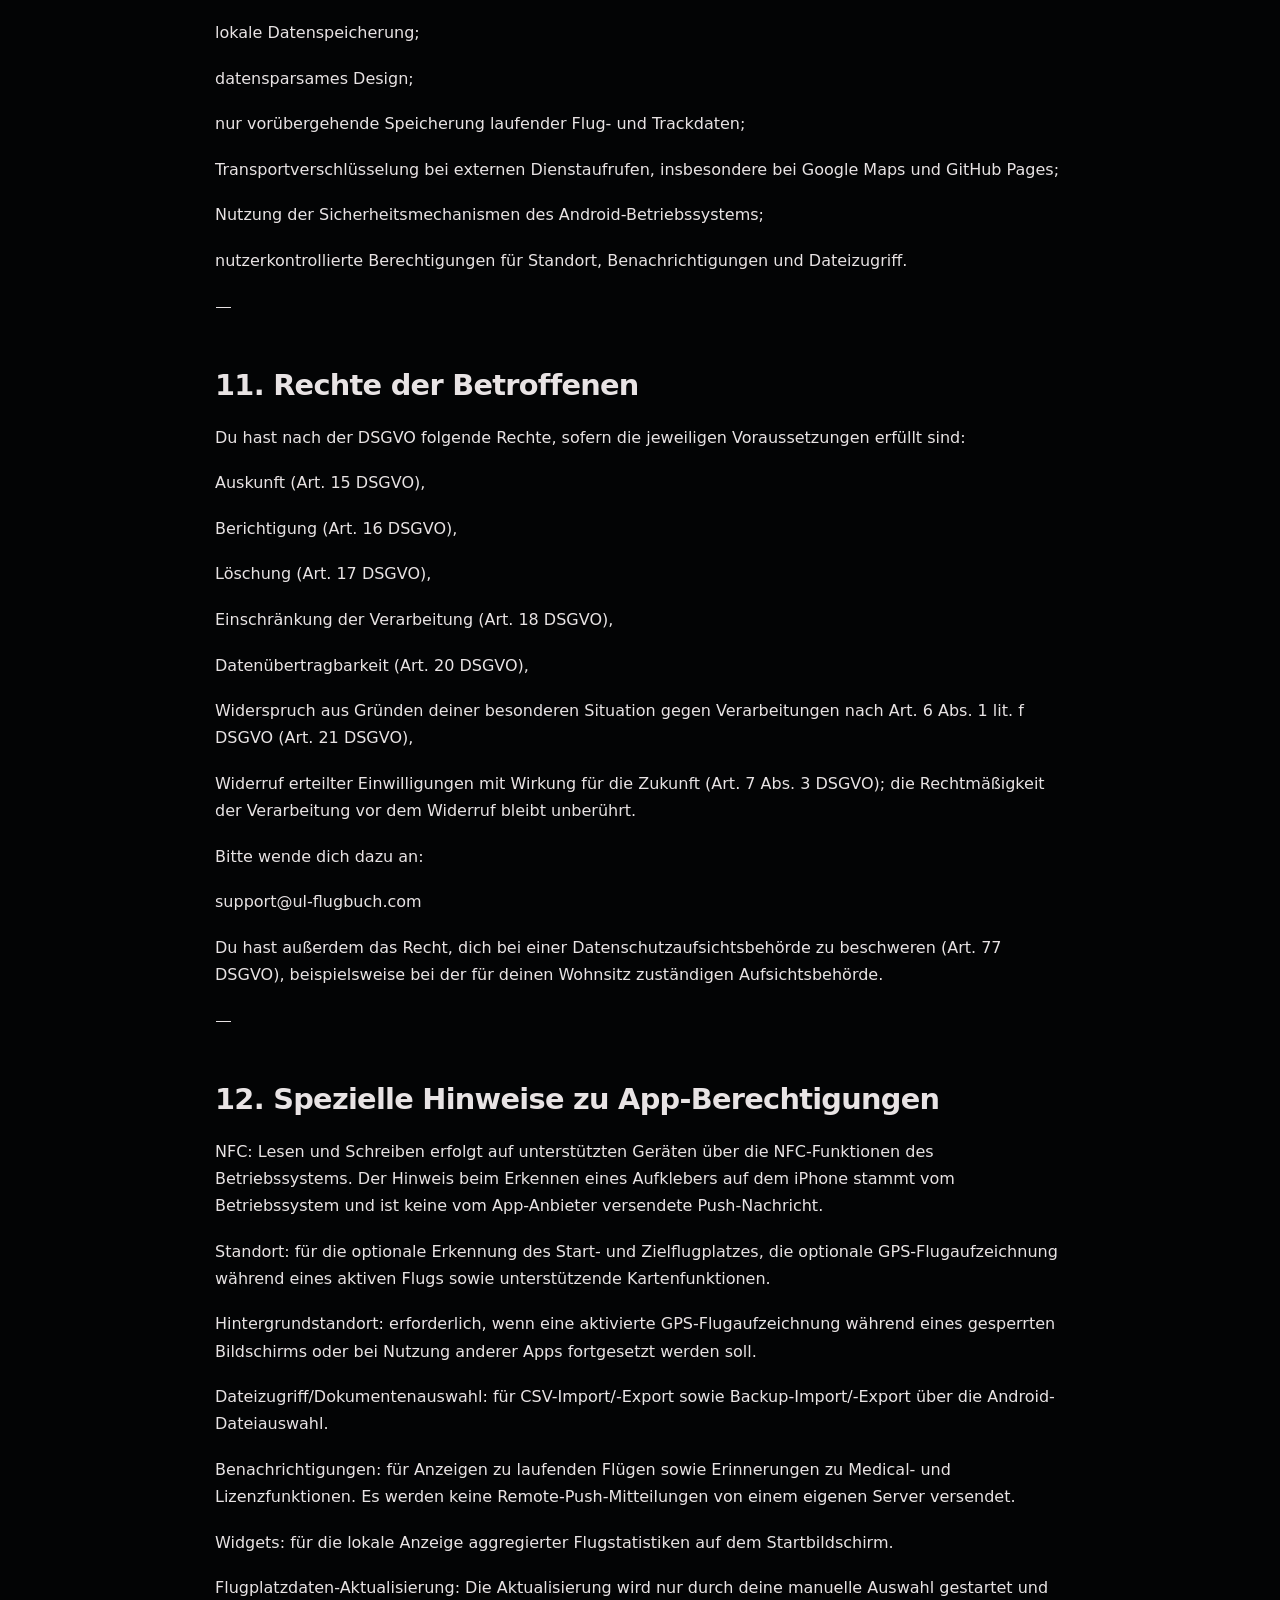
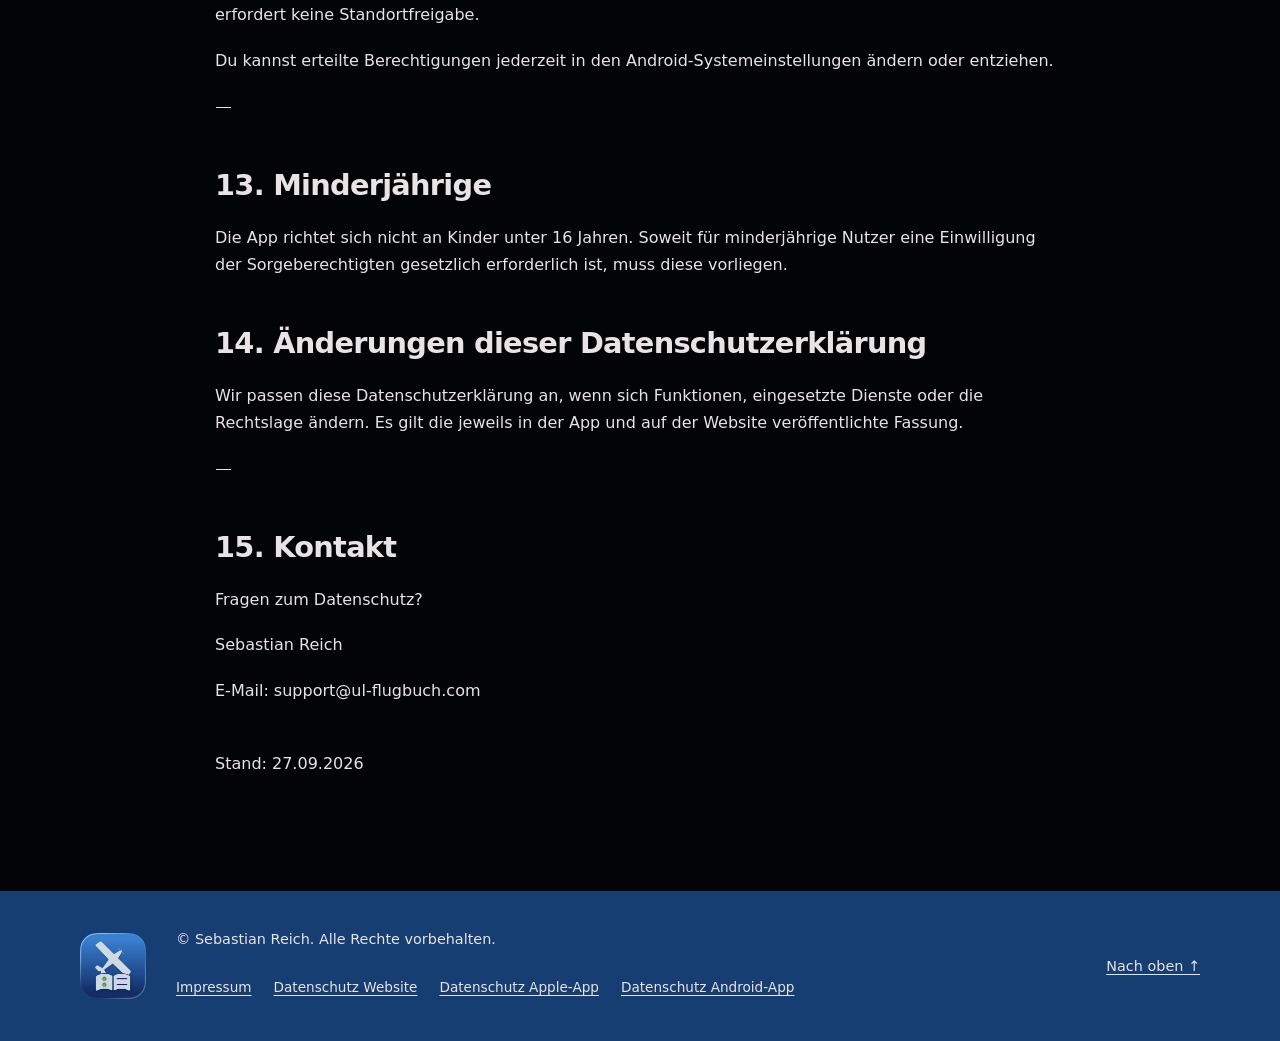
==== commit d1b1caea: "Add files via upload" ====
--- a/datenschutz-android/index.html
+++ b/datenschutz-android/index.html
@@ -34,25 +34,26 @@
 <p>Hafenstr. 63a</p>
 <p>45731 Waltrop, Deutschland</p>
 <p>E-Mail: support@ul-flugbuch.com</p>
-<p>Es besteht keine gesetzliche Pflicht zur Benennung eines Datenschutzbeauftragten.</p>
+
 <p>⸻</p>
 <h2>2. Verarbeitete Daten, Zwecke und Rechtsgrundlagen</h2>
-<p>Die App verarbeitet personenbezogene Daten ausschließlich zur Bereitstellung der App-Funktionen und – soweit erforderlich – auf Grundlage der DSGVO.</p>
+<p>Diese Erklärung beschreibt die Datenverarbeitung für die App-Funktionen sowie die eingebundenen Plattformdienste. Flugbuchinhalte werden nicht an einen eigenen Server des App-Anbieters übertragen. Bei externen Diensten fallen die nachfolgend beschriebenen Daten an.</p>
 <h3>2.1 In-App-Daten (Flugbuch)</h3>
-<p>Datenarten: Flüge, Zeiten (Off-Block, On-Block), Luftfahrzeug/Kennung, Abflug-/Zielflugplatz, Pilot und Begleiter, Bemerkungen, Statistiken, Einstellungen sowie gegebenenfalls Medical- und Lizenzinformationen.</p>
+<p>Datenarten: Flüge, Zeiten (Off-Block, On-Block), Pilot-/Begleiterangaben, Luftfahrzeug/Kennung, Abflug-/Zielflugplatz, Bemerkungen, Statistiken, Einstellungen und Lizenzinformationen. Optionale Medical-Angaben sind im gesonderten Abschnitt beschrieben.</p>
 <p>Zweck: Führen eines persönlichen Flugbuchs, Auswertung und Statistiken, CSV-Import/-Export, Backup-Export/-Import sowie Bereitstellung der Einstellungen und Lizenzfunktionen.</p>
 <p>Rechtsgrundlage: Art. 6 Abs. 1 lit. b DSGVO (Vertrag/Nutzung der App-Funktionen).</p>
 <h3>2.2 Standortdaten (Android-Standortdienste)</h3>
 <p>Datenarten: Präzise oder ungefähre GPS-Position, Zeitstempel, Höhe, Geschwindigkeit und daraus erzeugte Trackpunkte, soweit du der App den Standortzugriff erlaubst und die entsprechenden Funktionen aktivierst.</p>
 <p>Zweck: Optionales Erkennen des voraussichtlichen Start- und Zielflugplatzes, optionale GPS-Flugaufzeichnung während eines aktiven Flugs – auch bei gesperrtem Bildschirm oder Nutzung anderer Apps – sowie Darstellung und Auswertung der aufgezeichneten Flugroute.</p>
-<p>Rechtsgrundlage: Art. 6 Abs. 1 lit. a DSGVO (Einwilligung über den Berechtigungsdialog).</p>
+<p>Rechtsgrundlage: Art. 6 Abs. 1 lit. a DSGVO für die freiwillige Standortverarbeitung. Du kannst die Funktion deaktivieren und die Standortberechtigung in den Systemeinstellungen entziehen. Eine technische Systemberechtigung ersetzt nicht automatisch jede datenschutzrechtlich erforderliche Einwilligung.</p>
 <p>Hinweis: Ohne Standortfreigabe sind diese Funktionen nicht verfügbar.</p>
-<h3>2.3 Karten/Geodienste (Google Maps Platform)</h3>
-<p>Datenarten: Bei Kartenanzeige und kartennahen Funktionen werden technisch bedingt Anfragen an Google Maps verarbeitet, z. B. für Kartenkacheln, Marker und Kartendarstellung. Dabei können technisch erforderliche Verbindungs- und Geräteinformationen, insbesondere die IP-Adresse, durch Google verarbeitet werden.</p>
-<p>Zweck: Darstellung von Karten, Flugrouten, Pins und kartengestützten Auswertungen innerhalb der App.</p>
-<p>Rechtsgrundlage: Art. 6 Abs. 1 lit. f DSGVO (berechtigtes Interesse an einer stabilen und sicheren Kartenfunktion) bzw. lit. b DSGVO, wenn die Verarbeitung für den bereitgestellten Funktionsumfang erforderlich ist.</p>
+<h3>2.3 Google Maps</h3>
+<p>Zur Anzeige von Karten nutzt die App das Google Maps SDK. Dabei erhält Google unter anderem die IP-Adresse und technische Angaben zu Gerät, Betriebssystem und SDK-Version. Nach der SDK-Dokumentation werden außerdem Diagnose-/Absturzdaten und eine pseudonyme SDK-Kennung verarbeitet. Bei Karteninteraktionen können Angaben zum angezeigten Kartenausschnitt bzw. zu Verschiebungen und Zoomstufen anfallen.</p>
+<p>Die Verarbeitung dient der Kartenbereitstellung sowie nach Angaben von Google der Wartung und Verbesserung seiner Dienste. Sie ist nicht insgesamt davon abhängig, ob du allgemeine Android-Diagnoseberichte freigegeben hast. Die App übermittelt dem Kartenanbieter nicht gezielt deine Flugbuchbemerkungen oder Medical-Einträge.</p>
+<p>Die angeforderte Kartenfunktion dient der Vertragserfüllung nach Art. 6 Abs. 1 lit. b DSGVO. Daraus folgt keine pauschale Erlaubnis für weitergehende eigene Zwecke des SDK-Anbieters oder für einwilligungspflichtige Endgerätezugriffe. Für Verarbeitungen in eigener Verantwortung erläutert Google die Rechtsgrundlagen in seiner Datenschutzerklärung.</p>
+<p>Details zu den SDK-Datenarten: <a href="https://developers.google.com/maps/documentation/android-sdk/play-data-disclosure">Datenschutzhinweise zum Maps SDK für Android</a>.</p>
 <h3>2.4 Flugplatzdaten-Aktualisierung (OurAirports/GitHub Pages)</h3>
-<p>Datenarten: Wenn du die Aktualisierung der Flugplatzdaten manuell startest, lädt die App die öffentliche OurAirports-Datendatei über GitHub Pages herunter. Dabei werden technisch erforderliche Verbindungsdaten, insbesondere die IP-Adresse, an GitHub übermittelt. Es werden keine Flugbuch-, Standort- oder sonstigen App-Inhalte an GitHub übertragen.</p>
+<p>Datenarten: Wenn du die Aktualisierung der Flugplatzdaten manuell startest, lädt die App die öffentliche OurAirports-Datendatei über GitHub Pages herunter. Dabei werden technisch erforderliche Verbindungsdaten, insbesondere die IP-Adresse, an GitHub übermittelt. Bei diesem Download werden keine Flugbuch- oder Standortinhalte übermittelt. Für den gesonderten Aufruf der NFC-Webseite gilt der Abschnitt zu NFC.</p>
 <p>Zweck: Aktualisierung der lokal in der App verwendeten Flugplatzliste.</p>
 <p>Rechtsgrundlage: Art. 6 Abs. 1 lit. b DSGVO (Bereitstellung der von dir angeforderten Aktualisierungsfunktion).</p>
 <h3>2.5 Benachrichtigungen und Widgets</h3>
@@ -71,15 +72,26 @@
 <p>Rechtsgrundlage: Art. 6 Abs. 1 lit. b DSGVO.</p>
 <p>Hinweis: Ob und in welchem Umfang Android ein System-Backup anlegt, hängt von deinen Geräteeinstellungen und dem verwendeten Google-Konto ab.</p>
 <h3>2.8 Diagnose/Crashdaten</h3>
-<p>Datenarten: Crash- und Leistungsdaten sowie Geräte-/OS-Informationen, soweit entsprechende Android- oder Google-Systemfunktionen durch dich aktiviert wurden.</p>
-<p>Zweck: Stabilität und Fehleranalyse.</p>
-<p>Rechtsgrundlage: Art. 6 Abs. 1 lit. a DSGVO, soweit entsprechende Systemeinstellungen aktiviert sind.</p>
+<p>Google Play und Android können dem Anbieter technische Stabilitätsberichte, insbesondere zu Abstürzen oder nicht reagierenden App-Funktionen, sowie Geräte- und Versionsinformationen bereitstellen. Umfang und Bereitstellung richten sich nach den jeweiligen Plattformdiensten und Einstellungen. Die App betreibt keinen eigenen Server zur Erfassung von Diagnoseberichten. Davon zu unterscheiden sind die im Abschnitt Google Maps beschriebenen SDK-Daten.</p>
+<p>Wir verwenden bereitgestellte technische Fehlerberichte zur Behebung von Fehlern auf Grundlage von Art. 6 Abs. 1 lit. f DSGVO (berechtigtes Interesse an einer sicheren, stabilen App). Für die vorgelagerte Erhebung durch die Plattform gelten deren Datenschutzhinweise und gegebenenfalls erteilte Einwilligungen.</p>
 <h3>2.9 Support-Kontakt</h3>
-<p>Datenarten: E-Mail-Adresse, Inhalte deiner Anfrage, ggf. Anhänge oder Protokolle.</p>
-<p>Zweck: Bearbeitung von Supportanfragen.</p>
-<p>Rechtsgrundlage: Art. 6 Abs. 1 lit. b DSGVO (Anfragebearbeitung) bzw. lit. f DSGVO (berechtigtes Interesse an effektivem Support).</p>
-<p>⸻</p>
-<h2>3. Datenquellen</h2>
+<p>Wenn du uns kontaktierst, verarbeiten wir deine Kontaktdaten, den Inhalt deiner Anfrage und mitgesendete Anhänge zur Bearbeitung. Bitte sende nur benötigte Informationen und schwärze nicht erforderliche Angaben anderer Personen. Medizinische Befunde werden für den App-Support nicht benötigt.</p>
+<p>Das Postfach support@ul-flugbuch.com wird bei IONOS SE, Elgendorfer Str. 57, 56410 Montabaur, Deutschland, betrieben. IONOS verarbeitet dabei Nachrichten und technische E-Mail-Daten für die Bereitstellung des Postfachs. Informationen: <a href="https://www.ionos.de/terms-gtc/datenschutzerklaerung/">Datenschutzhinweise von IONOS</a>.</p>
+<p>Rechtsgrundlage: Art. 6 Abs. 1 lit. b DSGVO für Anfragen zum Nutzungsvertrag oder dessen Anbahnung; bei sonstigen Anfragen Art. 6 Abs. 1 lit. f DSGVO (berechtigtes Interesse an der Beantwortung). Wir löschen Anfragen nach abschließender Bearbeitung, sobald sie nicht mehr benötigt werden. Gesetzliche Aufbewahrungspflichten oder die erforderliche Sicherung von Rechtsansprüchen können eine längere Speicherung verlangen; danach erfolgt die Löschung.</p>
+<h3>Medical und Angaben anderer Personen</h3>
+<p>Optional kannst du Geburtsdatum, Medical-Art, Ausstellungsdatum und Bemerkungen zur persönlichen Verwaltung deiner Medical-Gültigkeit hinterlegen. Insbesondere Angaben über die flugmedizinische Tauglichkeit oder Auflagen können Gesundheitsdaten im Sinne von Art. 9 DSGVO sein. Die Nutzung des Flugbuchs ist auch ohne diese Angaben möglich.</p>
+<p>Diese Angaben werden in der App gespeichert und können in die hier beschriebenen Synchronisationen, Gerätesicherungen oder von dir erstellten Exporte einbezogen werden. Es gibt keinen eigenen Server des App-Anbieters, an den Medical-Inhalte routinemäßig übermittelt werden. Bitte trage nur benötigte Angaben ein und beachte bei Namen, Bemerkungen oder Importen die Rechte anderer Personen. Die allgemeinen Rechtsgrundlagen für gewöhnliche Flugbuchdaten ersetzen keine zusätzlich erforderliche Voraussetzung nach Art. 9 DSGVO.</p>
+<h3>NFC-Aufkleber und Öffnen der App</h3>
+<p>Auf unterstützten iPhones und Android-Geräten kannst du freiwillig einen NFC-Aufkleber einrichten und lesen. Er enthält einen Weblink zu ul-flugbuch.com mit Kennzeichen, Lizenzart und gegebenenfalls Baumuster. Die App schreibt hierfür keine Pilotennamen, Flugzeiten, GPS-Tracks oder Flugbuchbemerkungen auf den Aufkleber. Ein Kennzeichen kann durch die Zuordnung zu einer Person dennoch personenbezogen sein.</p>
+<p>Der Aufkleber ist nicht verschlüsselt und kann von anderen Personen mit einem geeigneten Lesegerät gelesen werden. Seine Angaben bleiben bis zum Überschreiben, Löschen oder Zerstören des Aufklebers erhalten. Das Löschen eines Luftfahrzeugs in der App löscht den Aufkleber nicht.</p>
+<p>Die App verwendet die gelesenen Angaben, um das Luftfahrzeug zuzuordnen, gegebenenfalls zu übernehmen und einen Flug zu starten oder zu beenden. Diese Verarbeitung erfolgt wie die übrigen Flugbuchdaten. Rechtsgrundlage für die angeforderte NFC-Funktion: Art. 6 Abs. 1 lit. b DSGVO. Das Flugbuch lässt sich auch ohne NFC verwenden.</p>
+<p>Ein Scan lädt nicht zwingend die Website. Das Betriebssystem prüft die Zuordnung zwischen Website und App über technische Zuordnungsdateien; daran können Apple- oder Google-Dienste beteiligt sein. Diese Dateien enthalten keine Angaben zum gerade gescannten Luftfahrzeug.</p>
+<p>Öffnet sich stattdessen die NFC-Webseite im Browser, wird die aufgerufene Adresse einschließlich der darin enthaltenen Luftfahrzeugangaben an den Website-Hoster GitHub übertragen. Hinzu kommen technische Verbindungsdaten, insbesondere die IP-Adresse. Die Adresse kann im Browserverlauf verbleiben. Einzelheiten: <a href="https://ul-flugbuch.com/datenschutz/">Datenschutzerklärung der Website</a>.</p>
+<h3>Kauf und Freischaltung über Google Play</h3>
+<p>Die Freischaltung erfolgt über Google Play Billing. Die App fragt Produkt- und Kaufstatus ab, verarbeitet die von Google bereitgestellte Kaufkennung (Purchase Token) zur Bestätigung des Kaufs und speichert den Freischaltungsstatus lokal. Ein eigener Server zur Kaufprüfung wird hierfür nicht betrieben. Zahlungs- und Kontodaten für den Kauf verarbeitet Google; die App erhebt keine Kreditkarten- oder Bankdaten.</p>
+<p>Zweck: Kauf, Freischaltung und Wiederherstellung der erworbenen Nutzung. Rechtsgrundlage: Art. 6 Abs. 1 lit. b DSGVO; für gesetzlich erforderliche Abrechnungsunterlagen Art. 6 Abs. 1 lit. c DSGVO. Für die eigenen Verarbeitungen von Google gelten dessen Datenschutzhinweise.</p>
+<h2>3. Datenquellen</h2><p>Zusätzlich zu den folgenden Quellen stammen Daten gegebenenfalls aus von dir gelesenen NFC-Aufklebern und aus der Kaufabwicklung des jeweiligen Stores.</p>
+
 <p>Eingaben und Importe durch dich,</p>
 <p>Sensordaten deines Geräts bei erteilter Berechtigung,</p>
 <p>Android-System-APIs,</p>
@@ -87,43 +99,25 @@
 <p>öffentliche Flugplatzdaten von OurAirports über GitHub Pages,</p>
 <p>optionale Android- oder Google-Diagnosedaten.</p>
 <p>⸻</p>
-<h2>4. Keine Werbung und kein Tracking</h2>
-<p>Die App verwendet keine Werbe-SDKs, keine nutzerübergreifenden Tracker, keine Social-Plugins und keine Profilbildung zu Marketingzwecken.</p>
-<p>Das Google Maps SDK wird ausschließlich für die Kartenfunktionen der App eingesetzt.</p>
-<p>⸻</p>
-<h2>5. Empfänger / Auftragsverarbeiter</h2>
-<h3>5.1 Google (Google Maps/Android-Systemdienste)</h3>
-<p>Bei der Nutzung von Google Maps innerhalb der App verarbeitet Google technisch erforderliche Kartenanfragen.</p>
-<p>Sofern auf deinem Gerät Android-System-Backups oder Google-Diagnosedienste aktiviert sind, können auch in diesem Rahmen Daten durch Google verarbeitet werden.</p>
-<h3>5.2 GitHub (GitHub Pages)</h3>
-<p>GitHub, Inc. stellt die öffentliche OurAirports-Datendatei technisch bereit. Nur wenn du die Aktualisierung der Flugplatzdaten manuell startest, erhält GitHub die für den Download erforderlichen Verbindungsdaten.</p>
-<p>Flugbuch-, Standort- oder sonstige App-Inhalte werden nicht an GitHub gesendet.</p>
-<h3>5.3 Vom Nutzer ausgewählte Dateianbieter</h3>
-<p>Wenn du einen Import oder Export durchführst, wählst du den verwendeten Speicherort oder Dateianbieter selbst aus. Dabei gelten ergänzend die Datenschutzbedingungen des von dir gewählten Anbieters, beispielsweise Google Drive.</p>
-<h3>5.4 Weitere Empfänger</h3>
-<p>Es erfolgt keine Weitergabe an sonstige Dritte, es sei denn, dies ist gesetzlich erforderlich oder du hast eingewilligt.</p>
-<p>⸻</p>
-<h2>6. Drittlandübermittlung</h2>
-<p>Bei Nutzung von Google Maps, Android-/Google-Systemdiensten, der manuell gestarteten Flugplatzdaten-Aktualisierung über GitHub Pages oder eines von dir gewählten externen Dateianbieters kann eine Verarbeitung in den USA oder anderen Ländern außerhalb der Europäischen Union erfolgen.</p>
-<p>Die Übermittlung erfolgt – abhängig vom jeweiligen Anbieter und Dienst – auf Grundlage eines Angemessenheitsbeschlusses gemäß Art. 45 DSGVO oder geeigneter Garantien gemäß Art. 46 DSGVO, insbesondere EU-Standardvertragsklauseln.</p>
-<p>⸻</p>
+<h2>4. Werbung und Nutzungsanalyse</h2>
+<p>Wir binden keine Werbung und keine eigene Reichweitenanalyse ein und erstellen keine Werbeprofile. Dies schließt die beschriebenen technischen Verarbeitungen durch Apple, Google, GitHub oder IONOS nicht aus. Insbesondere Karten- und Store-Dienste können technische Diagnose- und Nutzungsdaten verarbeiten.</p>
+<h2>5. Empfänger und Plattformanbieter</h2>
+<p>Empfänger sind die in Abschnitt 2 für die jeweilige Funktion genannten Anbieter sowie von dir ausgewählte Empfänger von Exporten. Nicht jeder Anbieter handelt ausschließlich als unser Auftragsverarbeiter; Plattformanbieter verarbeiten Daten zum Teil in eigener Verantwortung nach ihren Datenschutzhinweisen.</p>
+<p>Google: für Nutzer im EWR insbesondere Google Ireland Limited, Gordon House, Barrow Street, Dublin 4, Irland; je nach Dienst auch Google LLC und weitere verbundene Unternehmen. Informationen: <a href="https://policies.google.com/privacy?hl=de">Google-Datenschutzerklärung</a>.</p>
+<p>GitHub, Inc., 88 Colin P. Kelly Jr. St., San Francisco, CA 94107, USA: Download der Flugplatzdaten und Bereitstellung der Website einschließlich NFC-Seite und App-Zuordnungsdateien. Informationen: <a href="https://docs.github.com/en/site-policy/privacy-policies/github-general-privacy-statement">GitHub-Datenschutzerklärung</a>.</p>
+<p>IONOS SE: Betrieb des Support-Postfachs, wie im Abschnitt Support-Kontakt beschrieben.</p>
+<h2>6. Verarbeitung außerhalb der EU/des EWR</h2>
+<p>Bei der Nutzung der genannten Anbieter können Daten außerhalb der EU bzw. des EWR, insbesondere in den USA, verarbeitet werden. Ein Angemessenheitsbeschluss nach Art. 45 DSGVO kann eine Übermittlung tragen; beim EU-US Data Privacy Framework gilt dies nur für entsprechend zertifizierte Empfänger und erfasste Daten. Soweit kein solcher Beschluss greift, kommen insbesondere Standardvertragsklauseln nach Art. 46 DSGVO und erforderliche zusätzliche Schutzmaßnahmen in Betracht. Eine pauschale Einwilligung in Drittlandübermittlungen wird durch die Nutzung der App oder das Lesen dieser Erklärung nicht erteilt. Angaben zu den jeweils eingesetzten Garantien und Bezugsmöglichkeiten findest du in den verlinkten Datenschutzhinweisen der Anbieter; du kannst hierzu auch unseren Datenschutzkontakt nutzen.</p>
 <h2>7. Speicherdauer und Löschung</h2>
-<p>Auf dem Gerät: Solange du die Daten nicht löschst oder die App-Daten entfernst.</p>
-<p>GPS-Trackdaten zu gespeicherten Flügen: Solange der jeweilige Flug oder der zugehörige Track nicht von dir gelöscht wird.</p>
-<p>Laufende Flug- und Trackdaten: Nur bis zum Beenden, Speichern oder Verwerfen des Flugs.</p>
-<p>Heruntergeladene Flugplatzdaten: Bis zu einer erneuten Aktualisierung oder bis die lokalen App-Daten gelöscht werden.</p>
-<p>Exportierte CSV- und Backup-Dateien: Solange du sie an dem von dir gewählten Speicherort aufbewahrst.</p>
-<p>Android-System-Backups: Solange die jeweilige Systemfunktion aktiviert ist und Android bzw. Google die Sicherung vorhält.</p>
-<p>Support-E-Mails: Wir löschen oder anonymisieren Support-Kommunikation, sobald sie für die Bearbeitung nicht mehr erforderlich ist; gesetzliche Aufbewahrungsfristen bleiben unberührt.</p>
-<p>Diagnosedaten: Speicherdauer gemäß deinen Android- bzw. Google-Systemeinstellungen.</p>
-<p>⸻</p>
+<p>Flugbuch-, Stamm- und Medical-Daten sowie gespeicherte GPS-Tracks bleiben grundsätzlich erhalten, bis du sie löschst. Laufende oder noch nicht gespeicherte Aufzeichnungen werden zur Fortsetzung bzw. Prüfung des Flugs vorgehalten. Exporte und Sicherungskopien an anderen Speicherorten musst du gesondert verwalten. Das Entfernen der App löscht nicht automatisch Cloud-Daten, Gerätesicherungen, Exporte oder NFC-Aufkleber.</p>
+<p>Für Daten externer Dienste gelten deren zweckbezogene Aufbewahrungsfristen und Kontoeinstellungen. Der App-Anbieter legt deren Löschfristen nicht selbst fest. Für Support-Anfragen gilt die im entsprechenden Abschnitt genannte Speicherdauer. Soweit gesetzliche Pflichten eine Aufbewahrung verlangen, erfolgt diese auf Grundlage von Art. 6 Abs. 1 lit. c DSGVO.</p>
 <h2>8. Bereitstellungspflicht</h2>
 <p>Die Bereitstellung personenbezogener Daten ist freiwillig.</p>
 <p>Ohne bestimmte Angaben oder Berechtigungen stehen einzelne Funktionen, beispielsweise die optionale Startflugplatz-Erkennung, GPS-Flugaufzeichnung im Vorder- oder Hintergrund, Kartenfunktionen, Benachrichtigungen oder Backup-, Import- und Exportfunktionen, nicht oder nur eingeschränkt zur Verfügung.</p>
 <p>Für die manuell gestartete Aktualisierung der Flugplatzdaten ist eine Internetverbindung erforderlich.</p>
 <p>⸻</p>
 <h2>9. Automatisierte Entscheidungen/Profiling</h2>
-<p>Es findet keine automatisierte Entscheidungsfindung im Sinne von Art. 22 DSGVO und kein Profiling statt.</p>
+<p>Wir treffen keine automatisierten Entscheidungen mit rechtlicher oder ähnlich erheblicher Wirkung im Sinne von Art. 22 DSGVO und erstellen keine persönlichen Nutzungs- oder Werbeprofile. Für eigene Verarbeitungen der Plattformanbieter gelten deren Datenschutzhinweise.</p>
 <p>⸻</p>
 <h2>10. Sicherheit</h2>
 <p>Wir setzen angemessene technische und organisatorische Maßnahmen ein, unter anderem:</p>
@@ -141,13 +135,14 @@
 <p>Löschung (Art. 17 DSGVO),</p>
 <p>Einschränkung der Verarbeitung (Art. 18 DSGVO),</p>
 <p>Datenübertragbarkeit (Art. 20 DSGVO),</p>
-<p>Widerspruch gegen Verarbeitungen nach Art. 6 Abs. 1 lit. f DSGVO (Art. 21 DSGVO),</p>
-<p>Widerruf erteilter Einwilligungen mit Wirkung für die Zukunft (Art. 7 Abs. 3 DSGVO).</p>
+<p>Widerspruch aus Gründen deiner besonderen Situation gegen Verarbeitungen nach Art. 6 Abs. 1 lit. f DSGVO (Art. 21 DSGVO),</p>
+<p>Widerruf erteilter Einwilligungen mit Wirkung für die Zukunft (Art. 7 Abs. 3 DSGVO); die Rechtmäßigkeit der Verarbeitung vor dem Widerruf bleibt unberührt.</p>
 <p>Bitte wende dich dazu an:</p>
 <p>support@ul-flugbuch.com</p>
 <p>Du hast außerdem das Recht, dich bei einer Datenschutzaufsichtsbehörde zu beschweren (Art. 77 DSGVO), beispielsweise bei der für deinen Wohnsitz zuständigen Aufsichtsbehörde.</p>
 <p>⸻</p>
-<h2>12. Spezielle Hinweise zu App-Berechtigungen</h2>
+<h2>12. Spezielle Hinweise zu App-Berechtigungen</h2><p>NFC: Lesen und Schreiben erfolgt auf unterstützten Geräten über die NFC-Funktionen des Betriebssystems. Der Hinweis beim Erkennen eines Aufklebers auf dem iPhone stammt vom Betriebssystem und ist keine vom App-Anbieter versendete Push-Nachricht.</p>
+
 <p>Standort: für die optionale Erkennung des Start- und Zielflugplatzes, die optionale GPS-Flugaufzeichnung während eines aktiven Flugs sowie unterstützende Kartenfunktionen.</p>
 <p>Hintergrundstandort: erforderlich, wenn eine aktivierte GPS-Flugaufzeichnung während eines gesperrten Bildschirms oder bei Nutzung anderer Apps fortgesetzt werden soll.</p>
 <p>Dateizugriff/Dokumentenauswahl: für CSV-Import/-Export sowie Backup-Import/-Export über die Android-Dateiauswahl.</p>
@@ -157,8 +152,7 @@
 <p>Du kannst erteilte Berechtigungen jederzeit in den Android-Systemeinstellungen ändern oder entziehen.</p>
 <p>⸻</p>
 <h2>13. Minderjährige</h2>
-<p>Die App richtet sich nicht an Personen unter 16 Jahren.</p>
-<p>⸻</p>
+<p>Die App richtet sich nicht an Kinder unter 16 Jahren. Soweit für minderjährige Nutzer eine Einwilligung der Sorgeberechtigten gesetzlich erforderlich ist, muss diese vorliegen.</p>
 <h2>14. Änderungen dieser Datenschutzerklärung</h2>
 <p>Wir passen diese Datenschutzerklärung an, wenn sich Funktionen, eingesetzte Dienste oder die Rechtslage ändern. Es gilt die jeweils in der App und auf der Website veröffentlichte Fassung.</p>
 <p>⸻</p>
@@ -166,7 +160,7 @@
 <p>Fragen zum Datenschutz?</p>
 <p>Sebastian Reich</p>
 <p>E-Mail: support@ul-flugbuch.com<br> </p>
-<p>Stand: 17.07.2026 </p></article></main>
+<p>Stand: 27.09.2026 </p></article></main>
 <footer class="site-footer"><div class="wrap footer-inner">
   <a href="../index.html" aria-label="UL Flugbuch – Startseite"><img src="../images/logo-footer.png" width="256" height="256" alt="UL Flugbuch" loading="lazy"></a>
   <div><p>© Sebastian Reich. Alle Rechte vorbehalten.</p><nav aria-label="Rechtliche Informationen"><a href="../impressum/index.html">Impressum</a><a href="../datenschutz/index.html">Datenschutz Website</a><a href="../datenschutz-app/index.html">Datenschutz Apple-App</a><a href="../datenschutz-android/index.html">Datenschutz Android-App</a></nav></div>
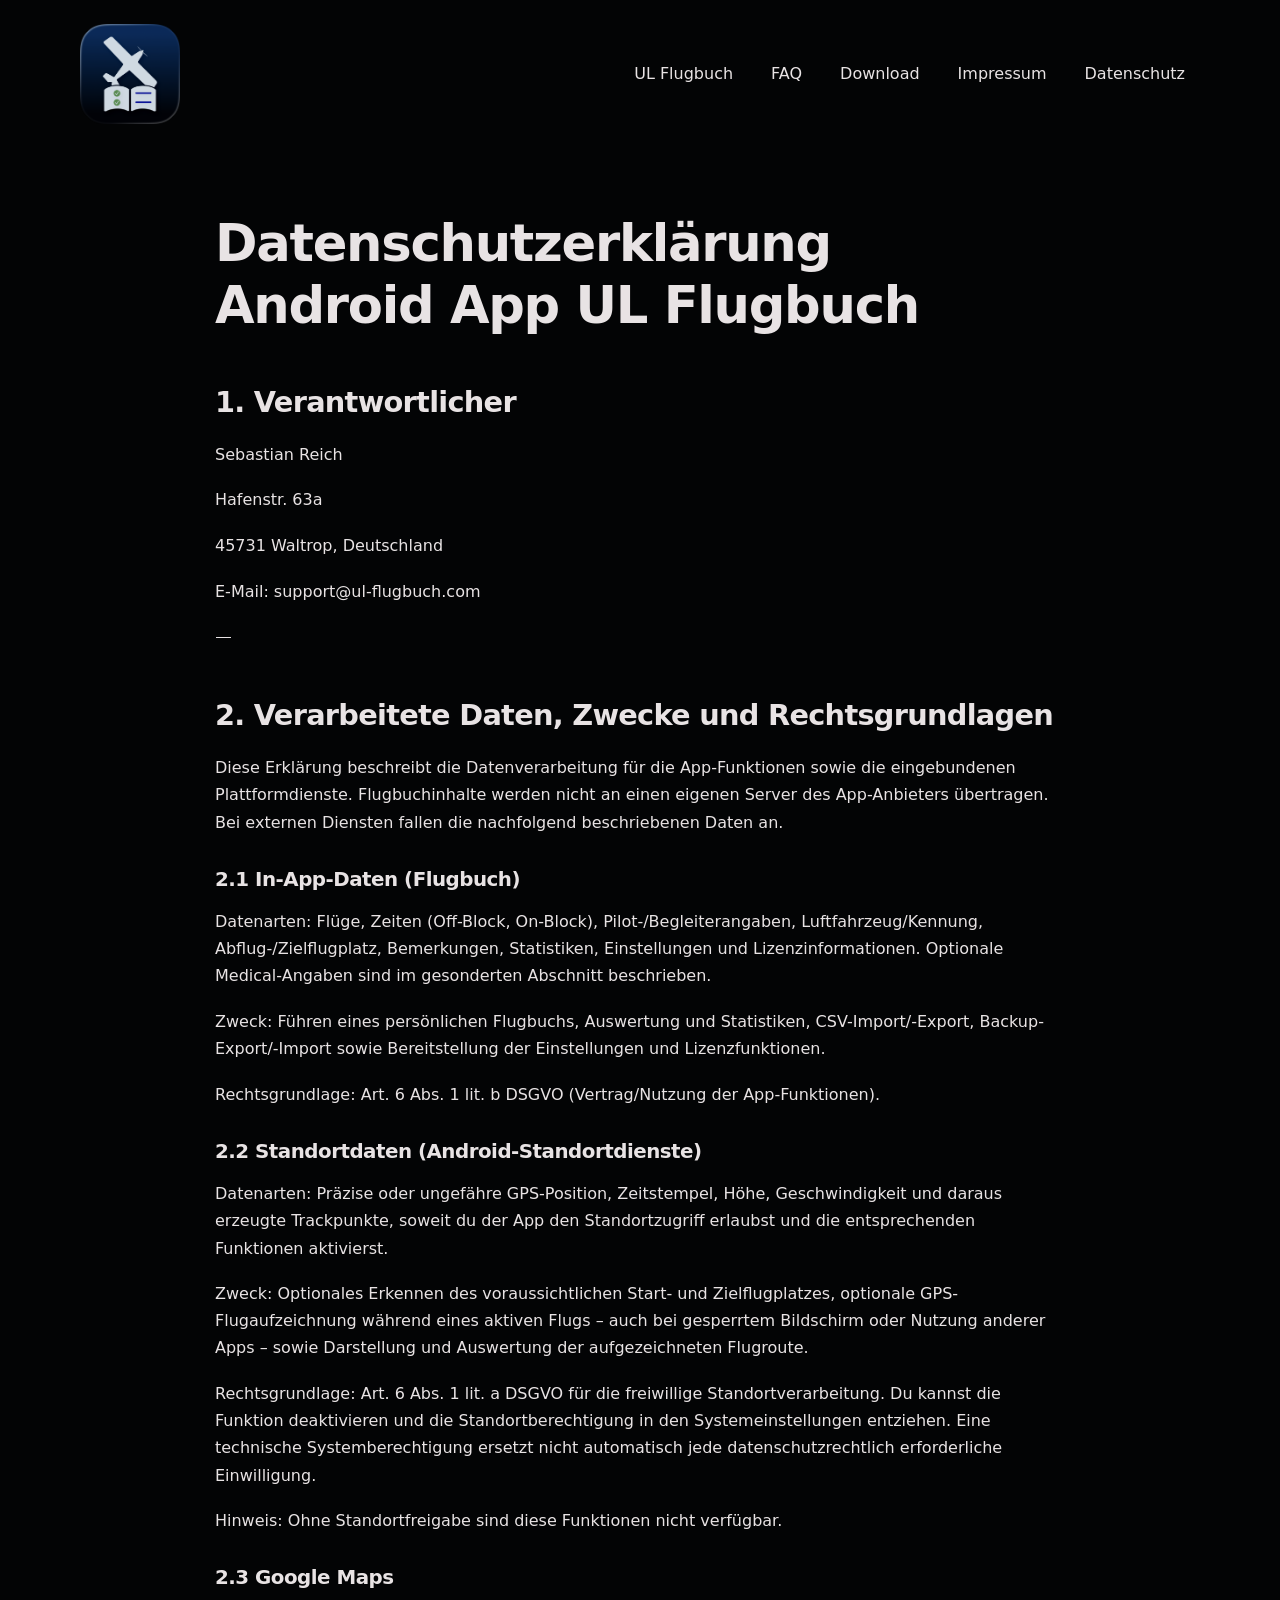
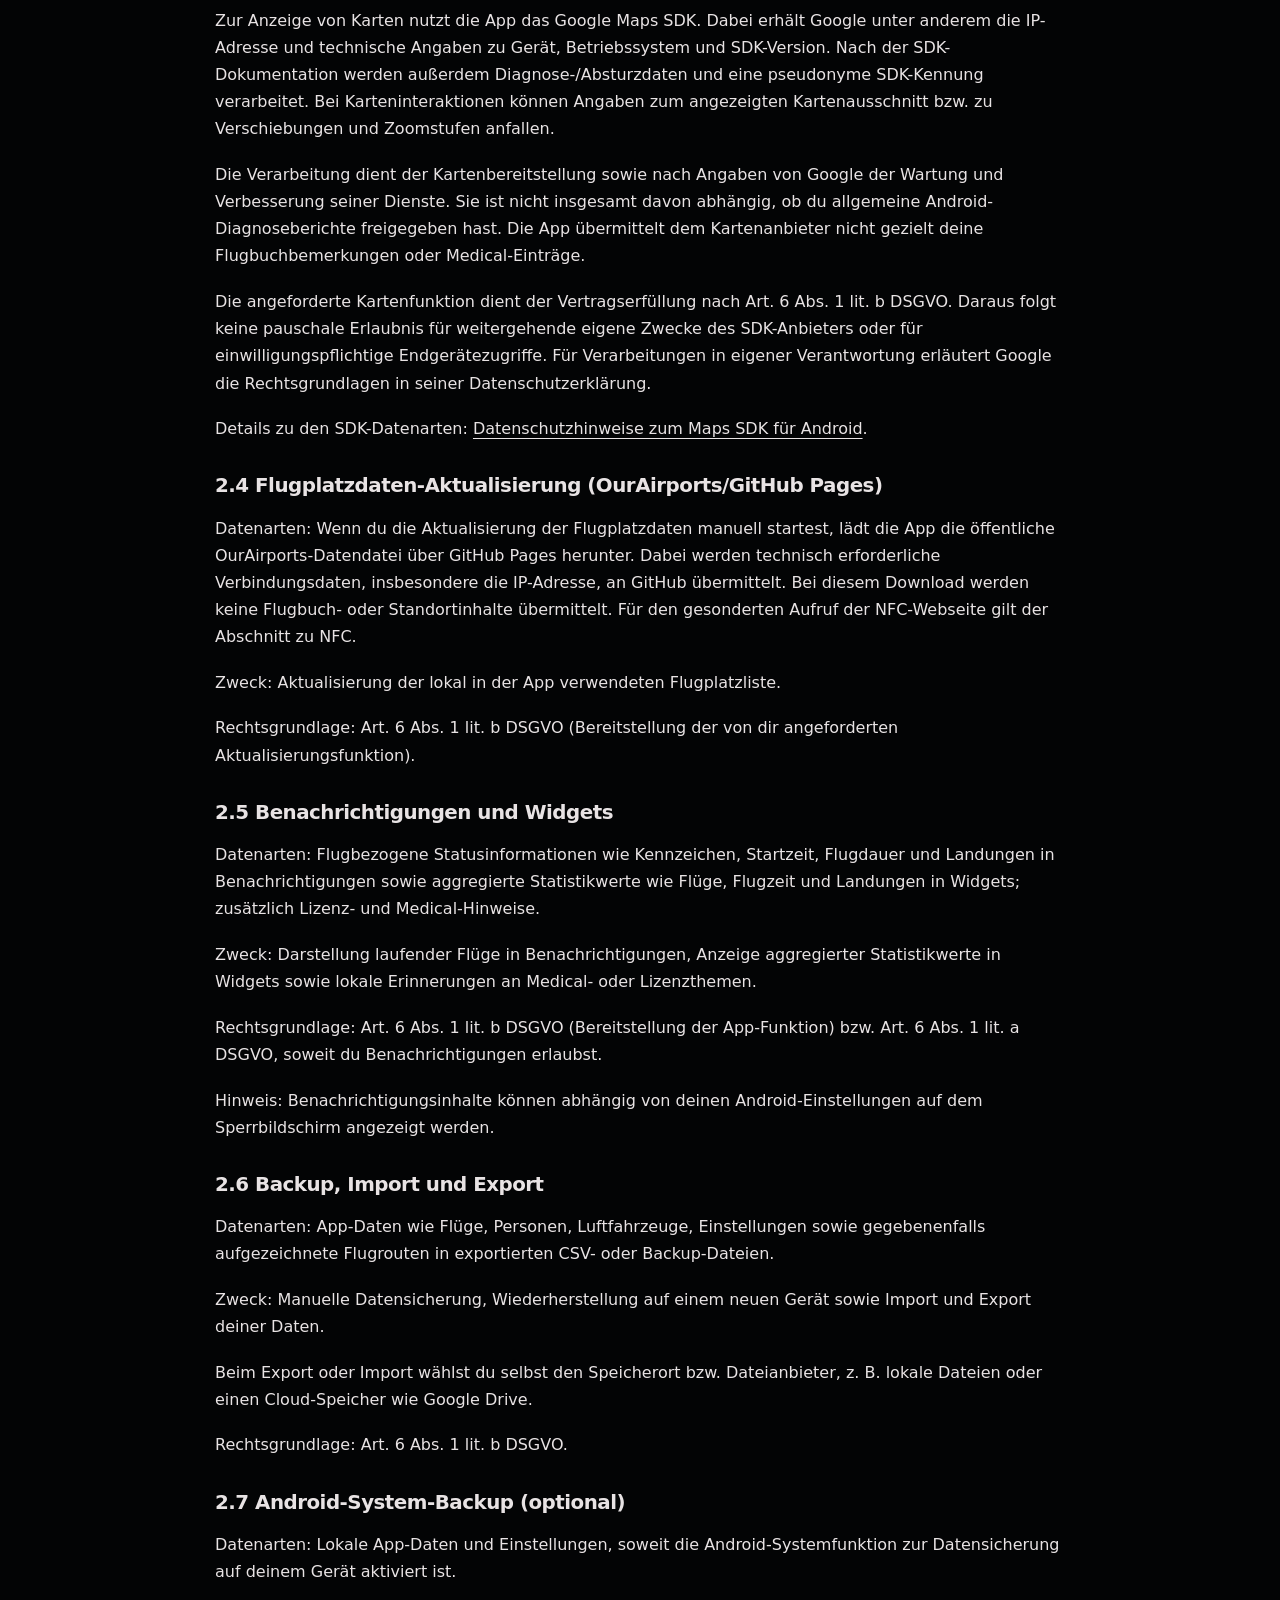
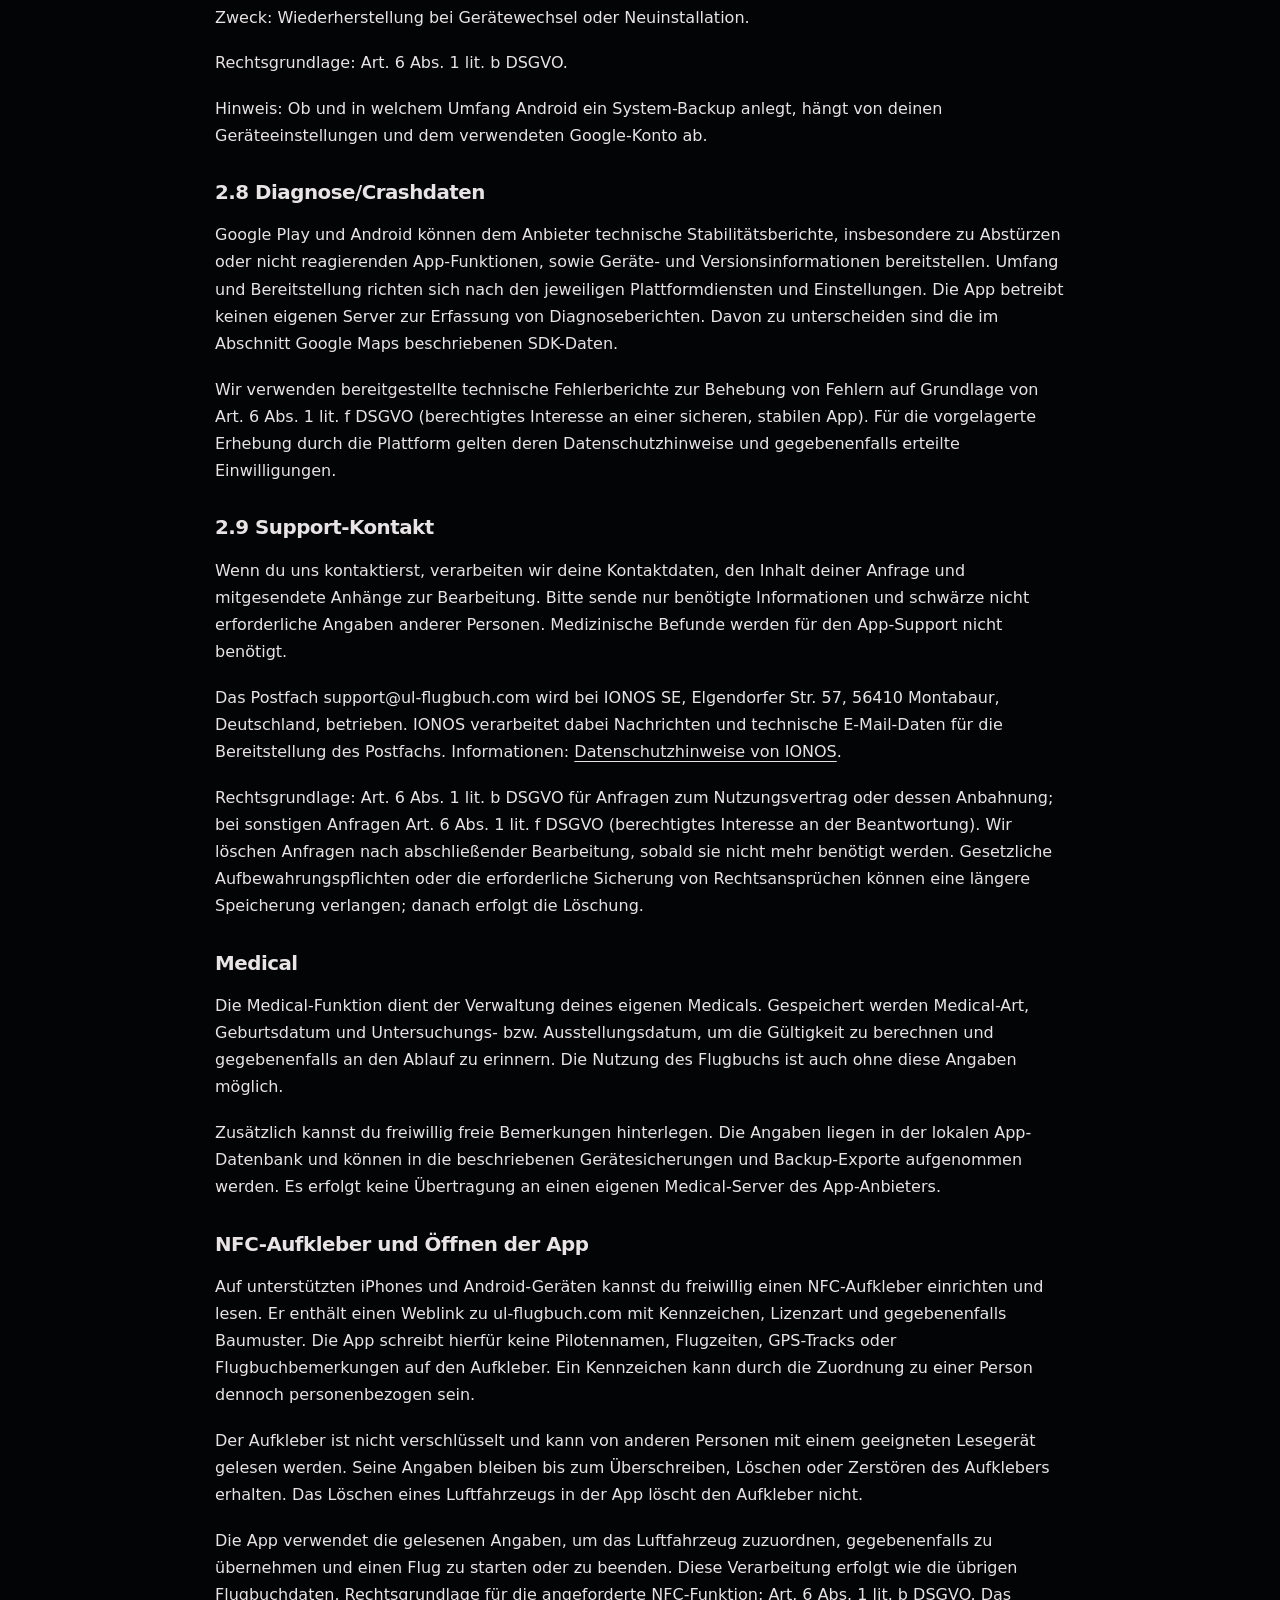
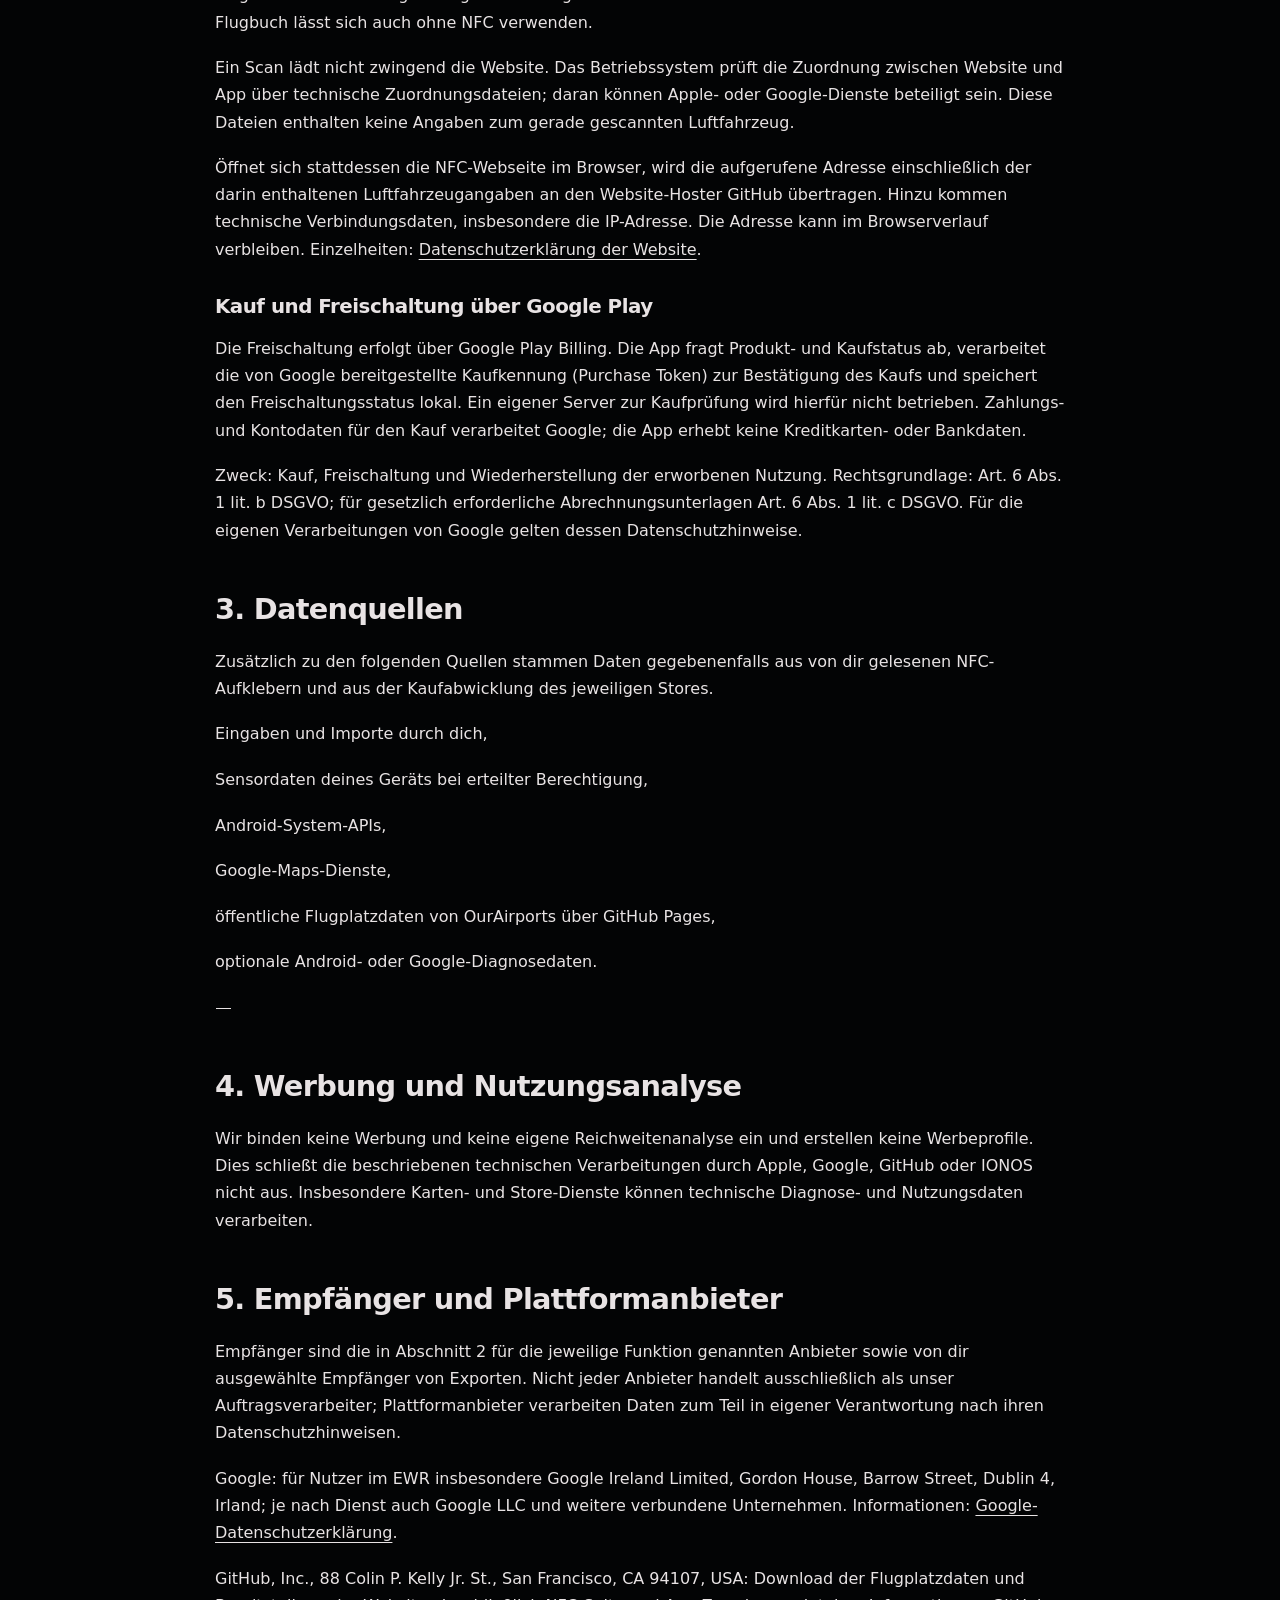
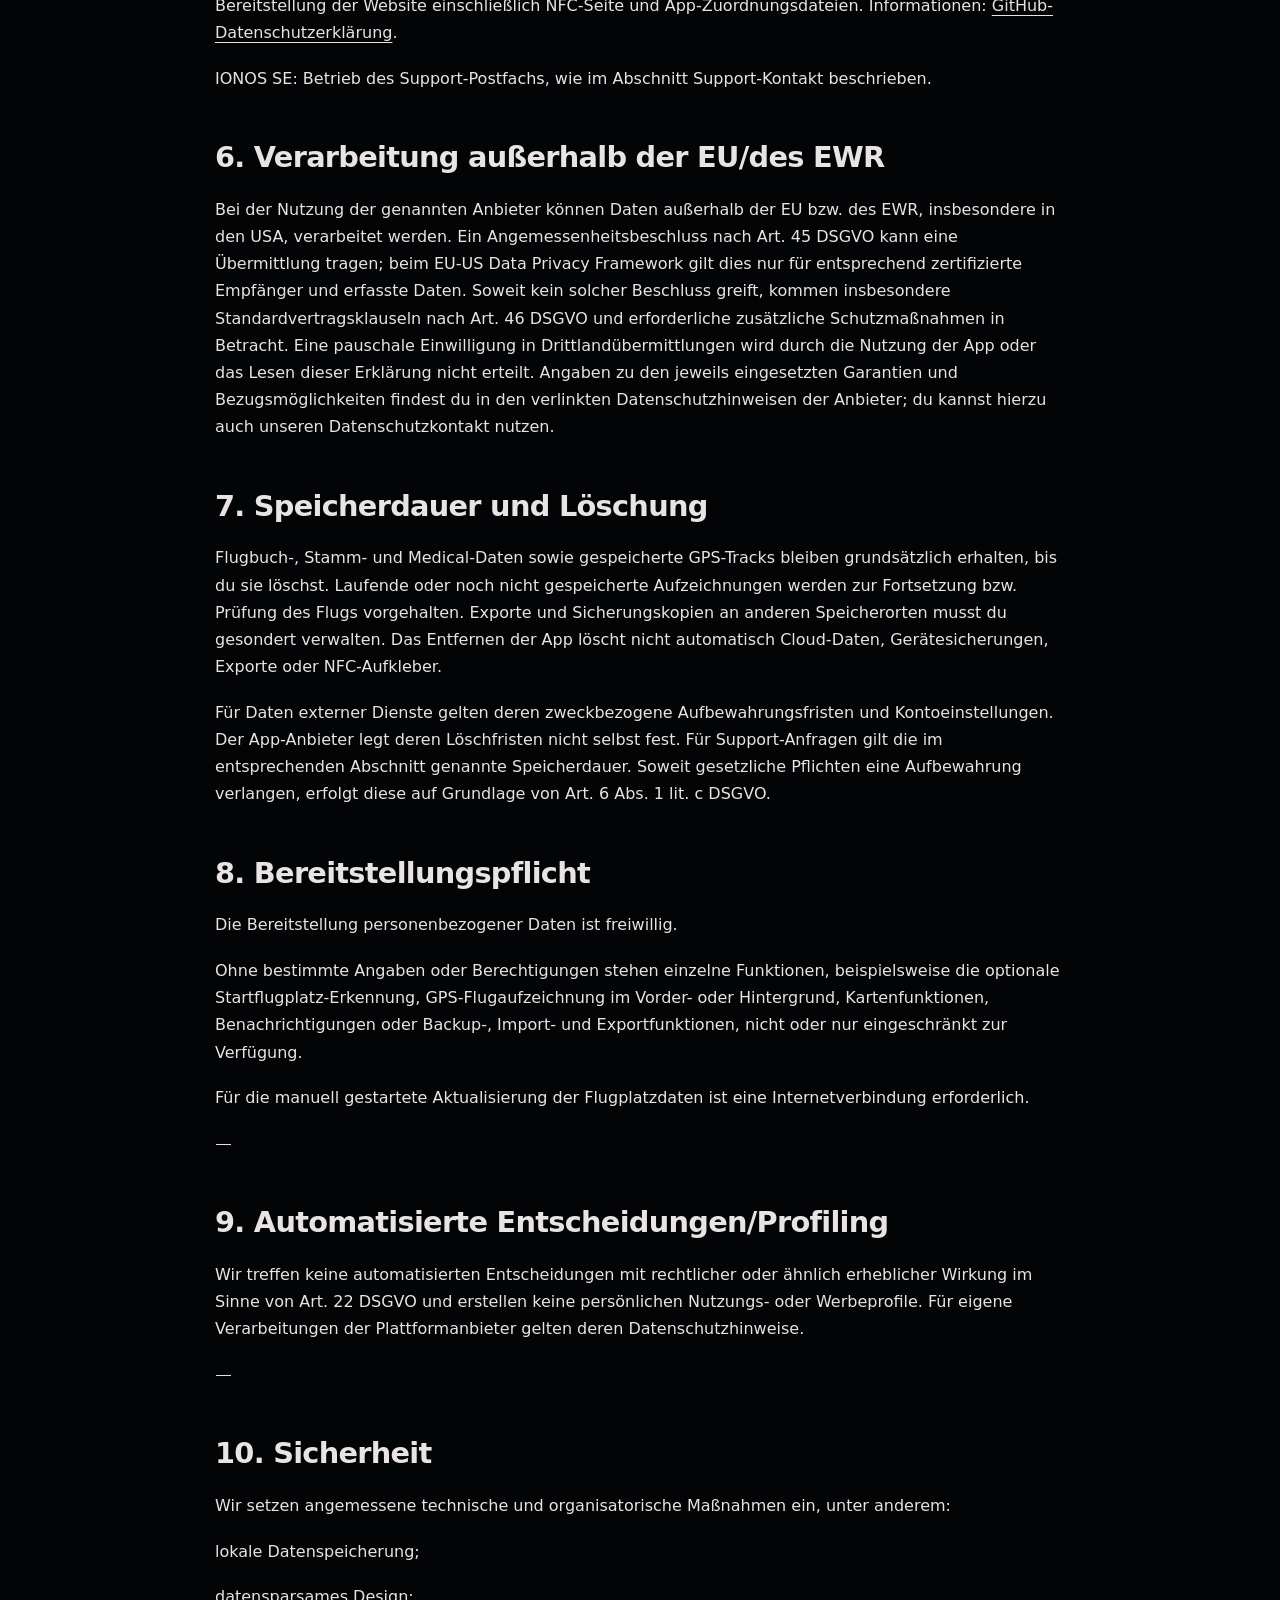
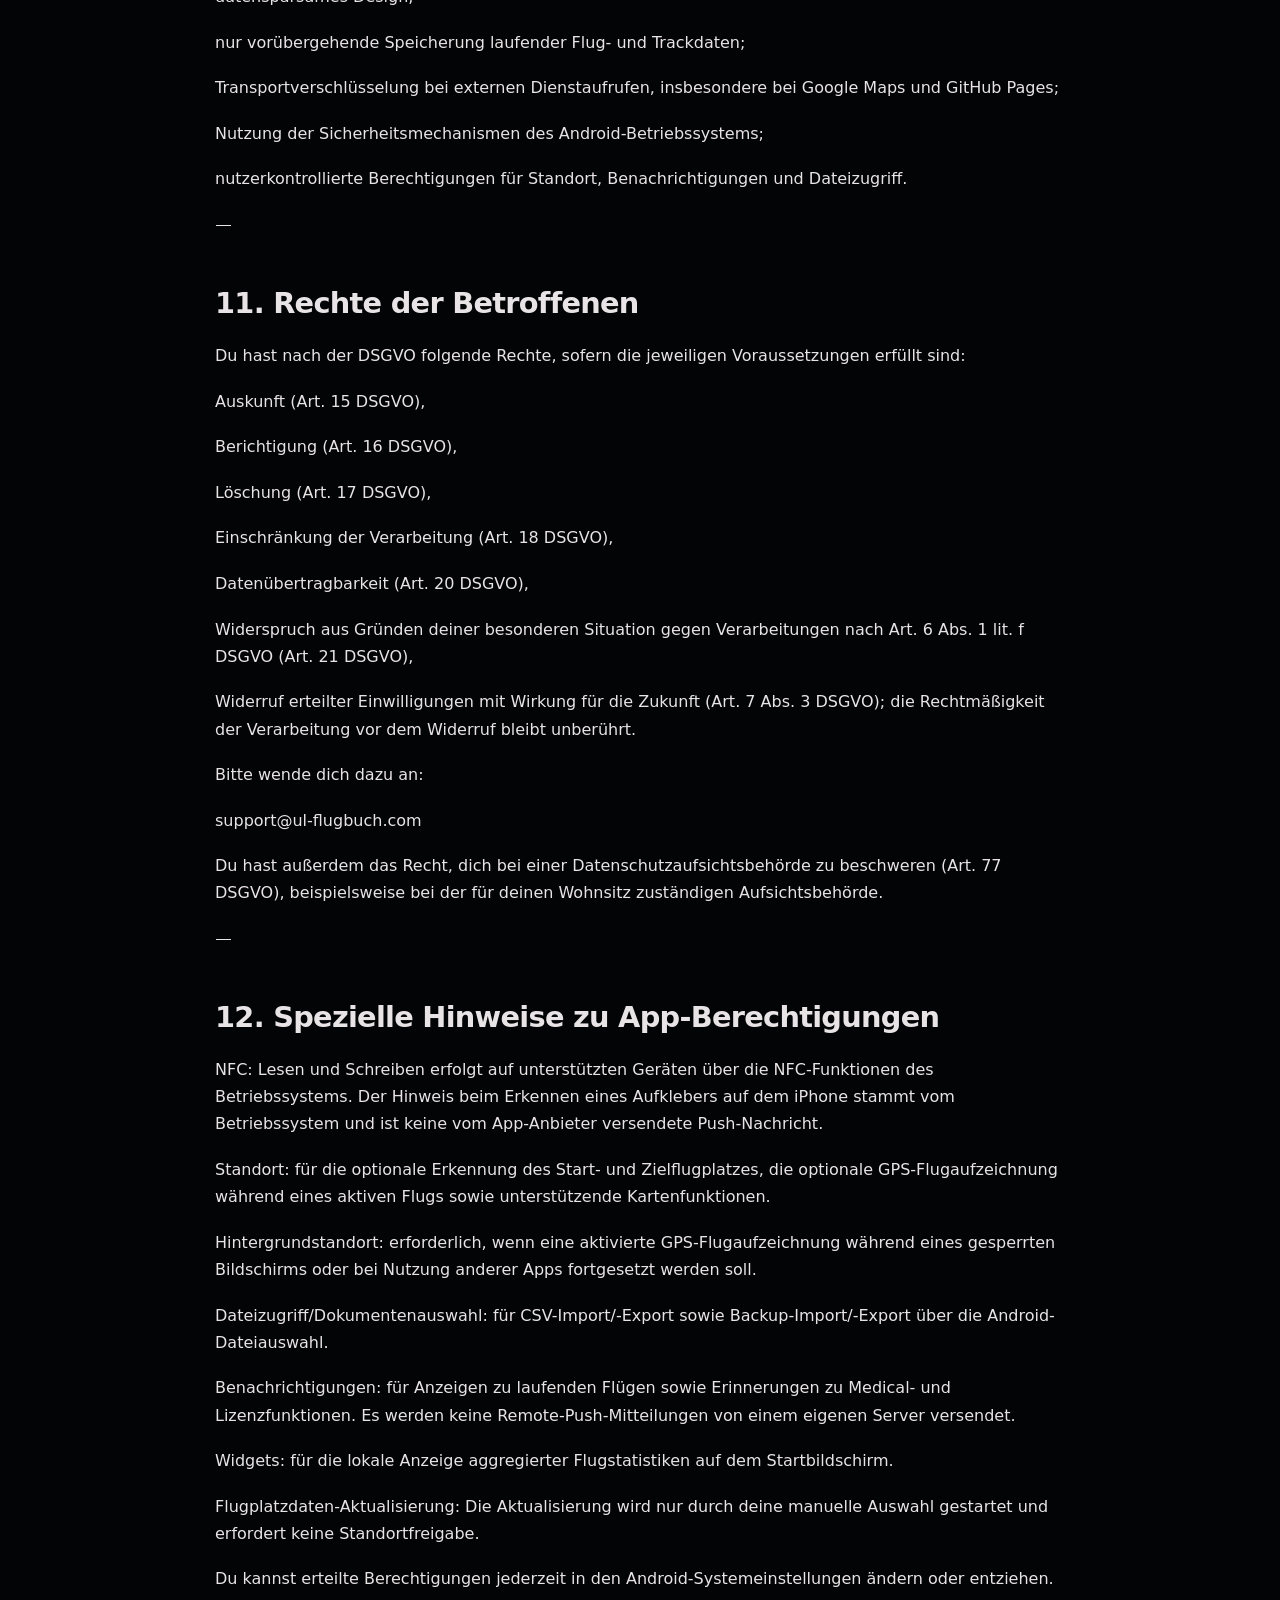
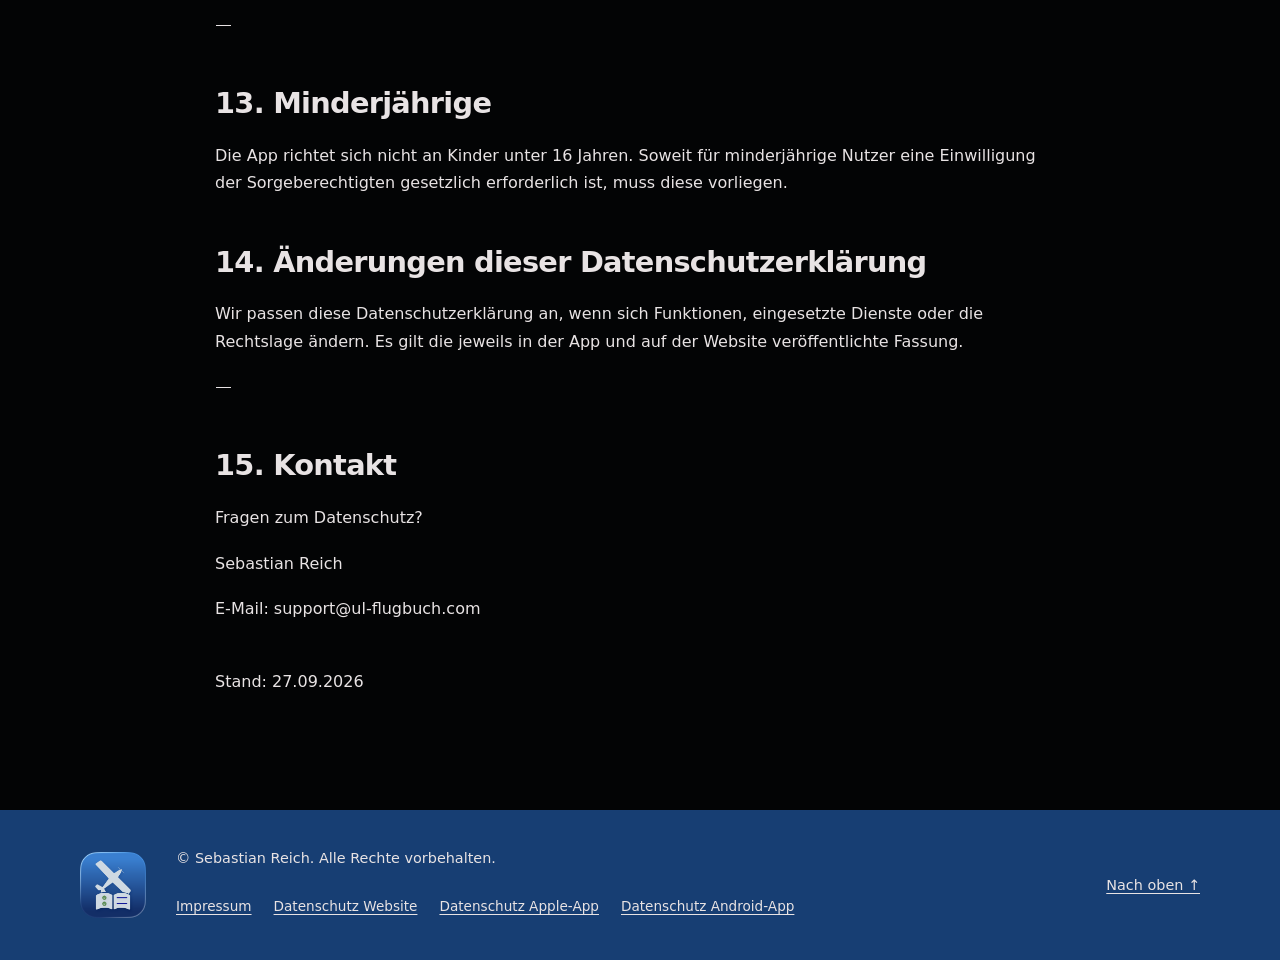
==== commit 431e81f9: "Add files via upload" ====
--- a/datenschutz-android/index.html
+++ b/datenschutz-android/index.html
@@ -78,9 +78,9 @@
 <p>Wenn du uns kontaktierst, verarbeiten wir deine Kontaktdaten, den Inhalt deiner Anfrage und mitgesendete Anhänge zur Bearbeitung. Bitte sende nur benötigte Informationen und schwärze nicht erforderliche Angaben anderer Personen. Medizinische Befunde werden für den App-Support nicht benötigt.</p>
 <p>Das Postfach support@ul-flugbuch.com wird bei IONOS SE, Elgendorfer Str. 57, 56410 Montabaur, Deutschland, betrieben. IONOS verarbeitet dabei Nachrichten und technische E-Mail-Daten für die Bereitstellung des Postfachs. Informationen: <a href="https://www.ionos.de/terms-gtc/datenschutzerklaerung/">Datenschutzhinweise von IONOS</a>.</p>
 <p>Rechtsgrundlage: Art. 6 Abs. 1 lit. b DSGVO für Anfragen zum Nutzungsvertrag oder dessen Anbahnung; bei sonstigen Anfragen Art. 6 Abs. 1 lit. f DSGVO (berechtigtes Interesse an der Beantwortung). Wir löschen Anfragen nach abschließender Bearbeitung, sobald sie nicht mehr benötigt werden. Gesetzliche Aufbewahrungspflichten oder die erforderliche Sicherung von Rechtsansprüchen können eine längere Speicherung verlangen; danach erfolgt die Löschung.</p>
-<h3>Medical und Angaben anderer Personen</h3>
-<p>Optional kannst du Geburtsdatum, Medical-Art, Ausstellungsdatum und Bemerkungen zur persönlichen Verwaltung deiner Medical-Gültigkeit hinterlegen. Insbesondere Angaben über die flugmedizinische Tauglichkeit oder Auflagen können Gesundheitsdaten im Sinne von Art. 9 DSGVO sein. Die Nutzung des Flugbuchs ist auch ohne diese Angaben möglich.</p>
-<p>Diese Angaben werden in der App gespeichert und können in die hier beschriebenen Synchronisationen, Gerätesicherungen oder von dir erstellten Exporte einbezogen werden. Es gibt keinen eigenen Server des App-Anbieters, an den Medical-Inhalte routinemäßig übermittelt werden. Bitte trage nur benötigte Angaben ein und beachte bei Namen, Bemerkungen oder Importen die Rechte anderer Personen. Die allgemeinen Rechtsgrundlagen für gewöhnliche Flugbuchdaten ersetzen keine zusätzlich erforderliche Voraussetzung nach Art. 9 DSGVO.</p>
+<h3>Medical</h3>
+<p>Die Medical-Funktion dient der Verwaltung deines eigenen Medicals. Gespeichert werden Medical-Art, Geburtsdatum und Untersuchungs- bzw. Ausstellungsdatum, um die Gültigkeit zu berechnen und gegebenenfalls an den Ablauf zu erinnern. Die Nutzung des Flugbuchs ist auch ohne diese Angaben möglich.</p>
+<p>Zusätzlich kannst du freiwillig freie Bemerkungen hinterlegen. Die Angaben liegen in der lokalen App-Datenbank und können in die beschriebenen Gerätesicherungen und Backup-Exporte aufgenommen werden. Es erfolgt keine Übertragung an einen eigenen Medical-Server des App-Anbieters.</p>
 <h3>NFC-Aufkleber und Öffnen der App</h3>
 <p>Auf unterstützten iPhones und Android-Geräten kannst du freiwillig einen NFC-Aufkleber einrichten und lesen. Er enthält einen Weblink zu ul-flugbuch.com mit Kennzeichen, Lizenzart und gegebenenfalls Baumuster. Die App schreibt hierfür keine Pilotennamen, Flugzeiten, GPS-Tracks oder Flugbuchbemerkungen auf den Aufkleber. Ein Kennzeichen kann durch die Zuordnung zu einer Person dennoch personenbezogen sein.</p>
 <p>Der Aufkleber ist nicht verschlüsselt und kann von anderen Personen mit einem geeigneten Lesegerät gelesen werden. Seine Angaben bleiben bis zum Überschreiben, Löschen oder Zerstören des Aufklebers erhalten. Das Löschen eines Luftfahrzeugs in der App löscht den Aufkleber nicht.</p>
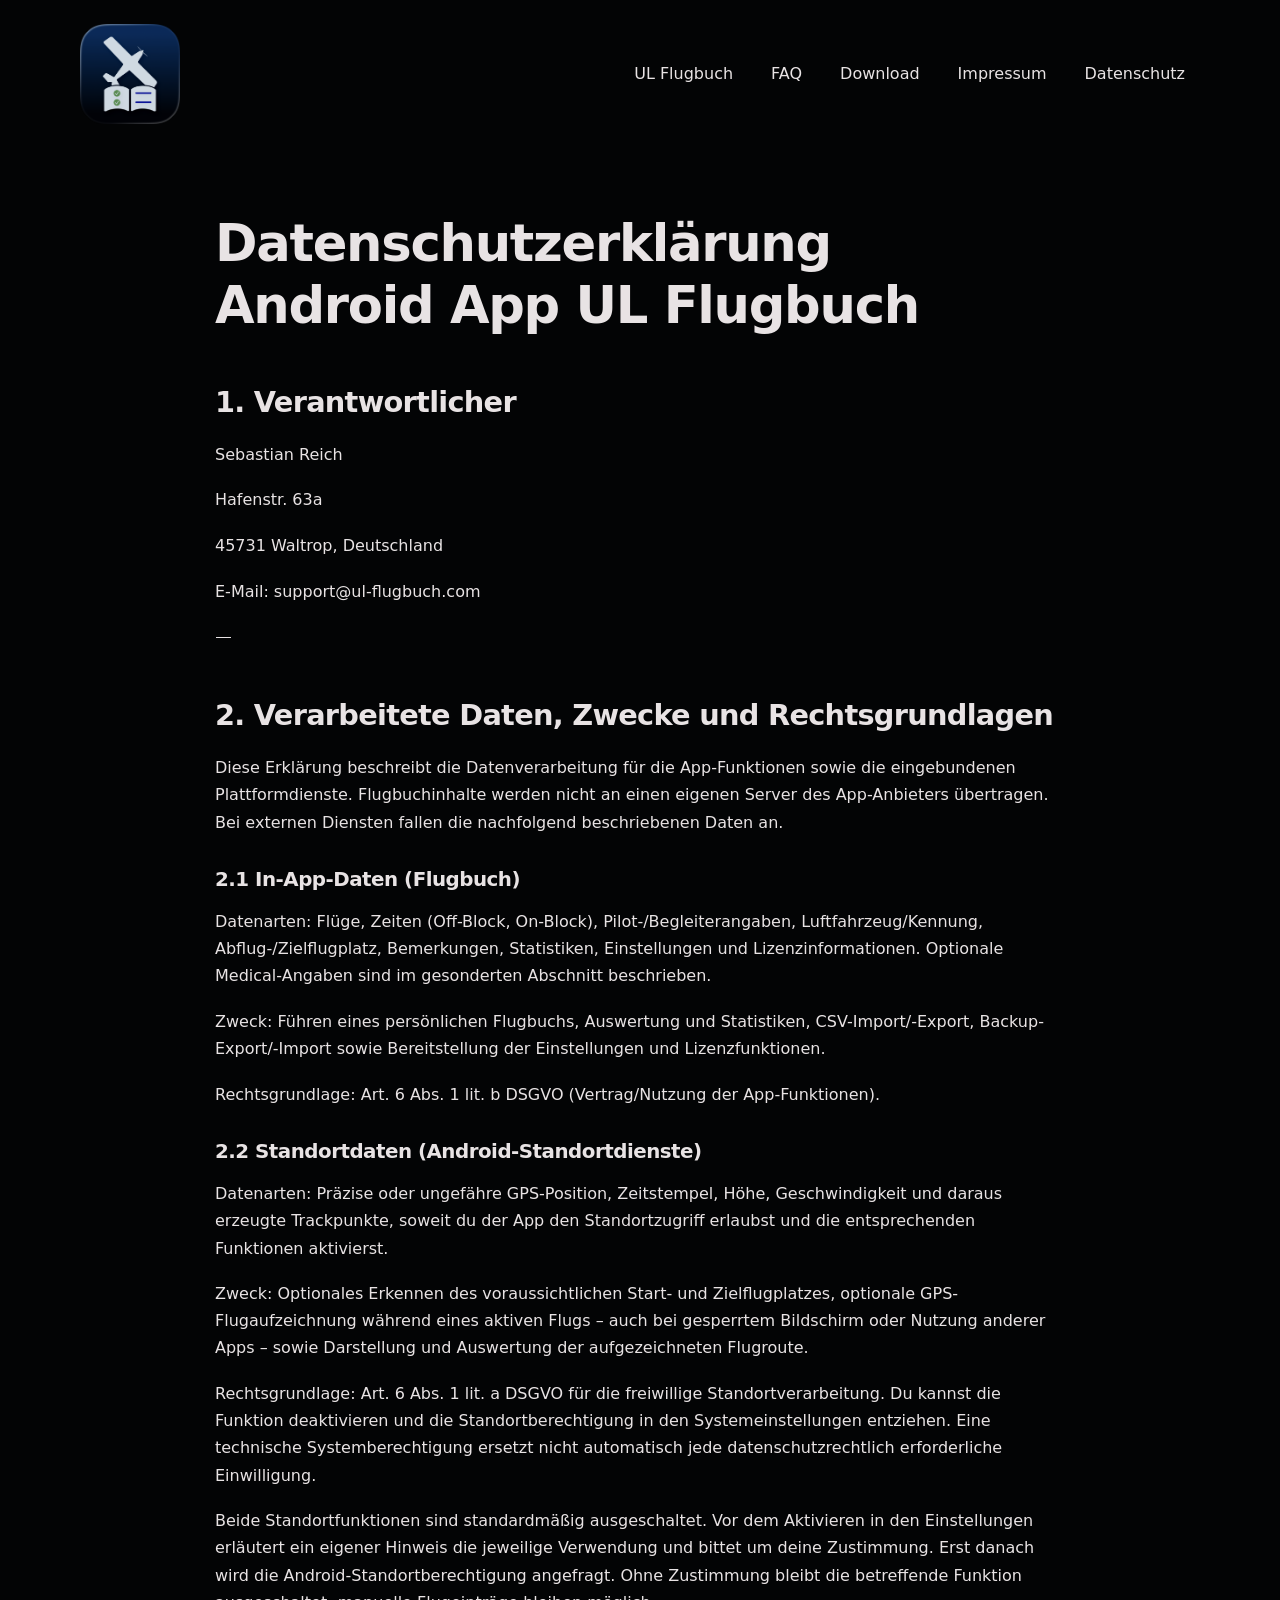
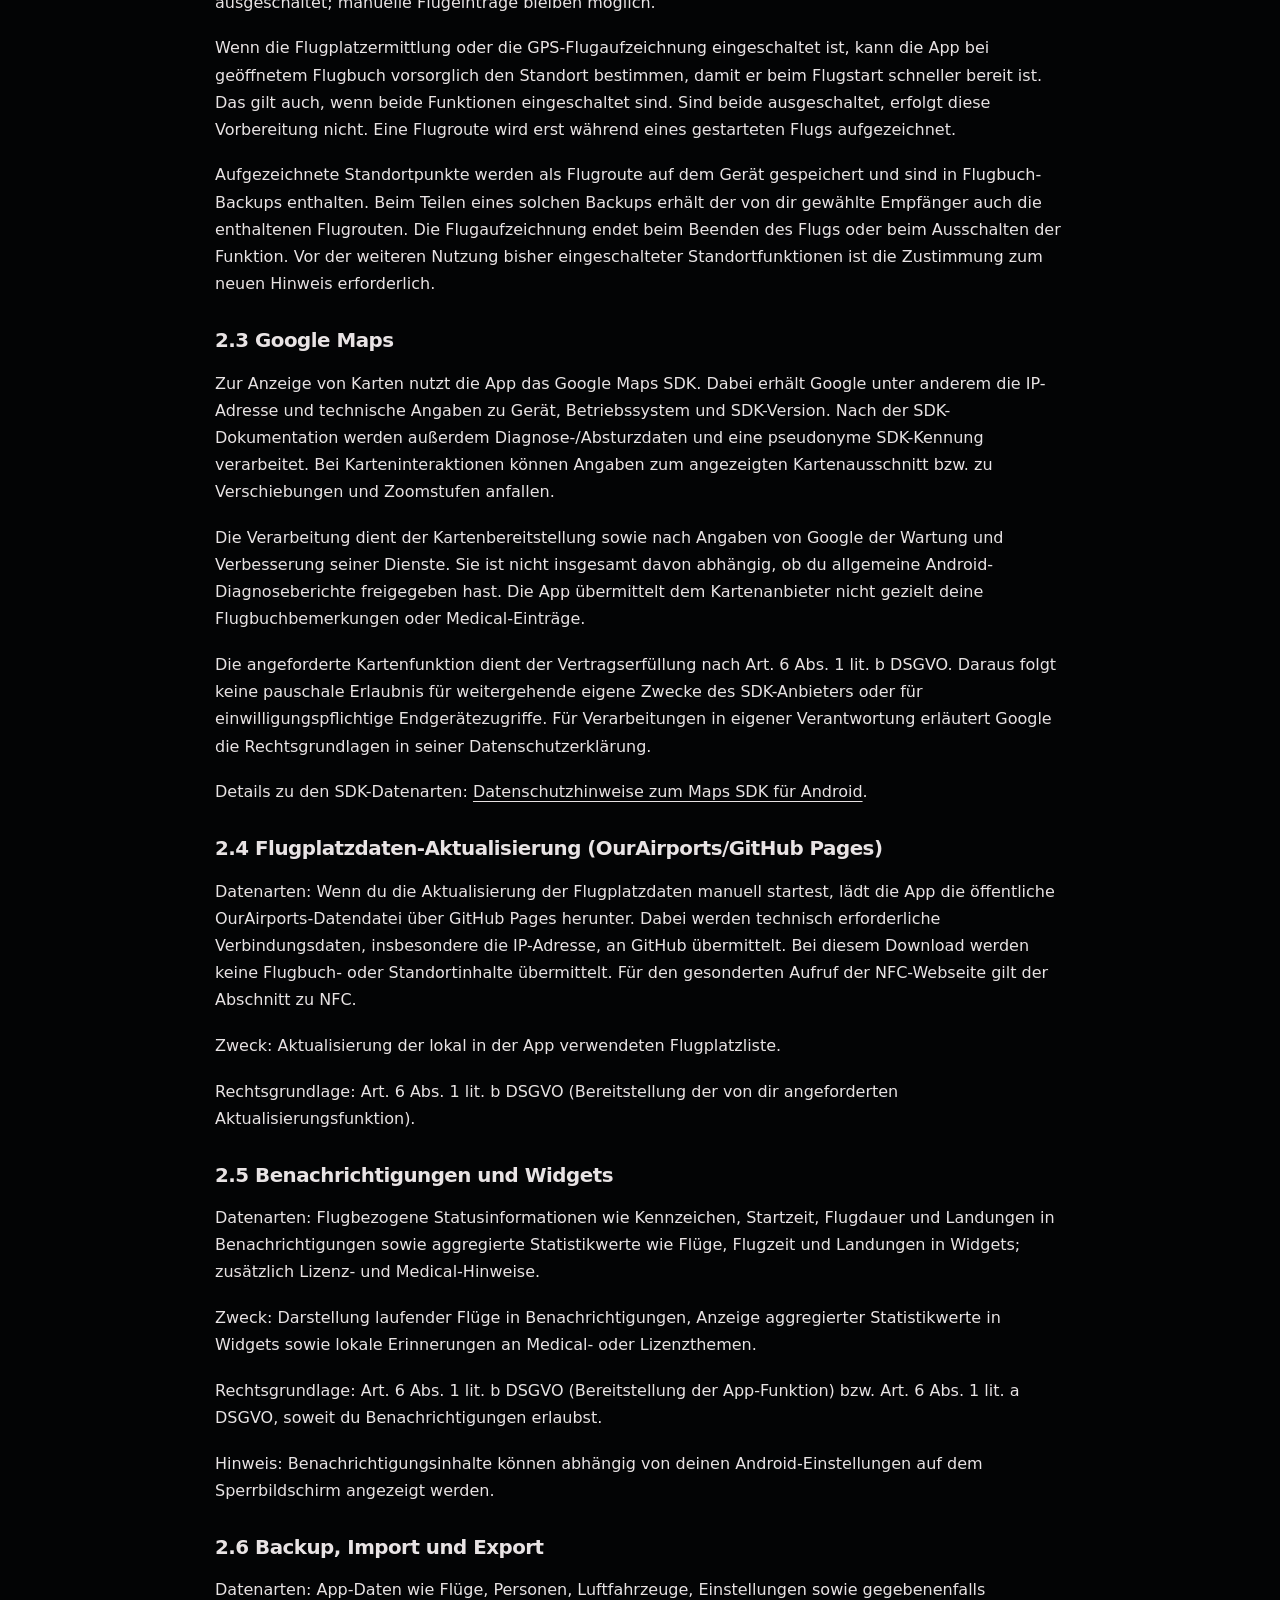
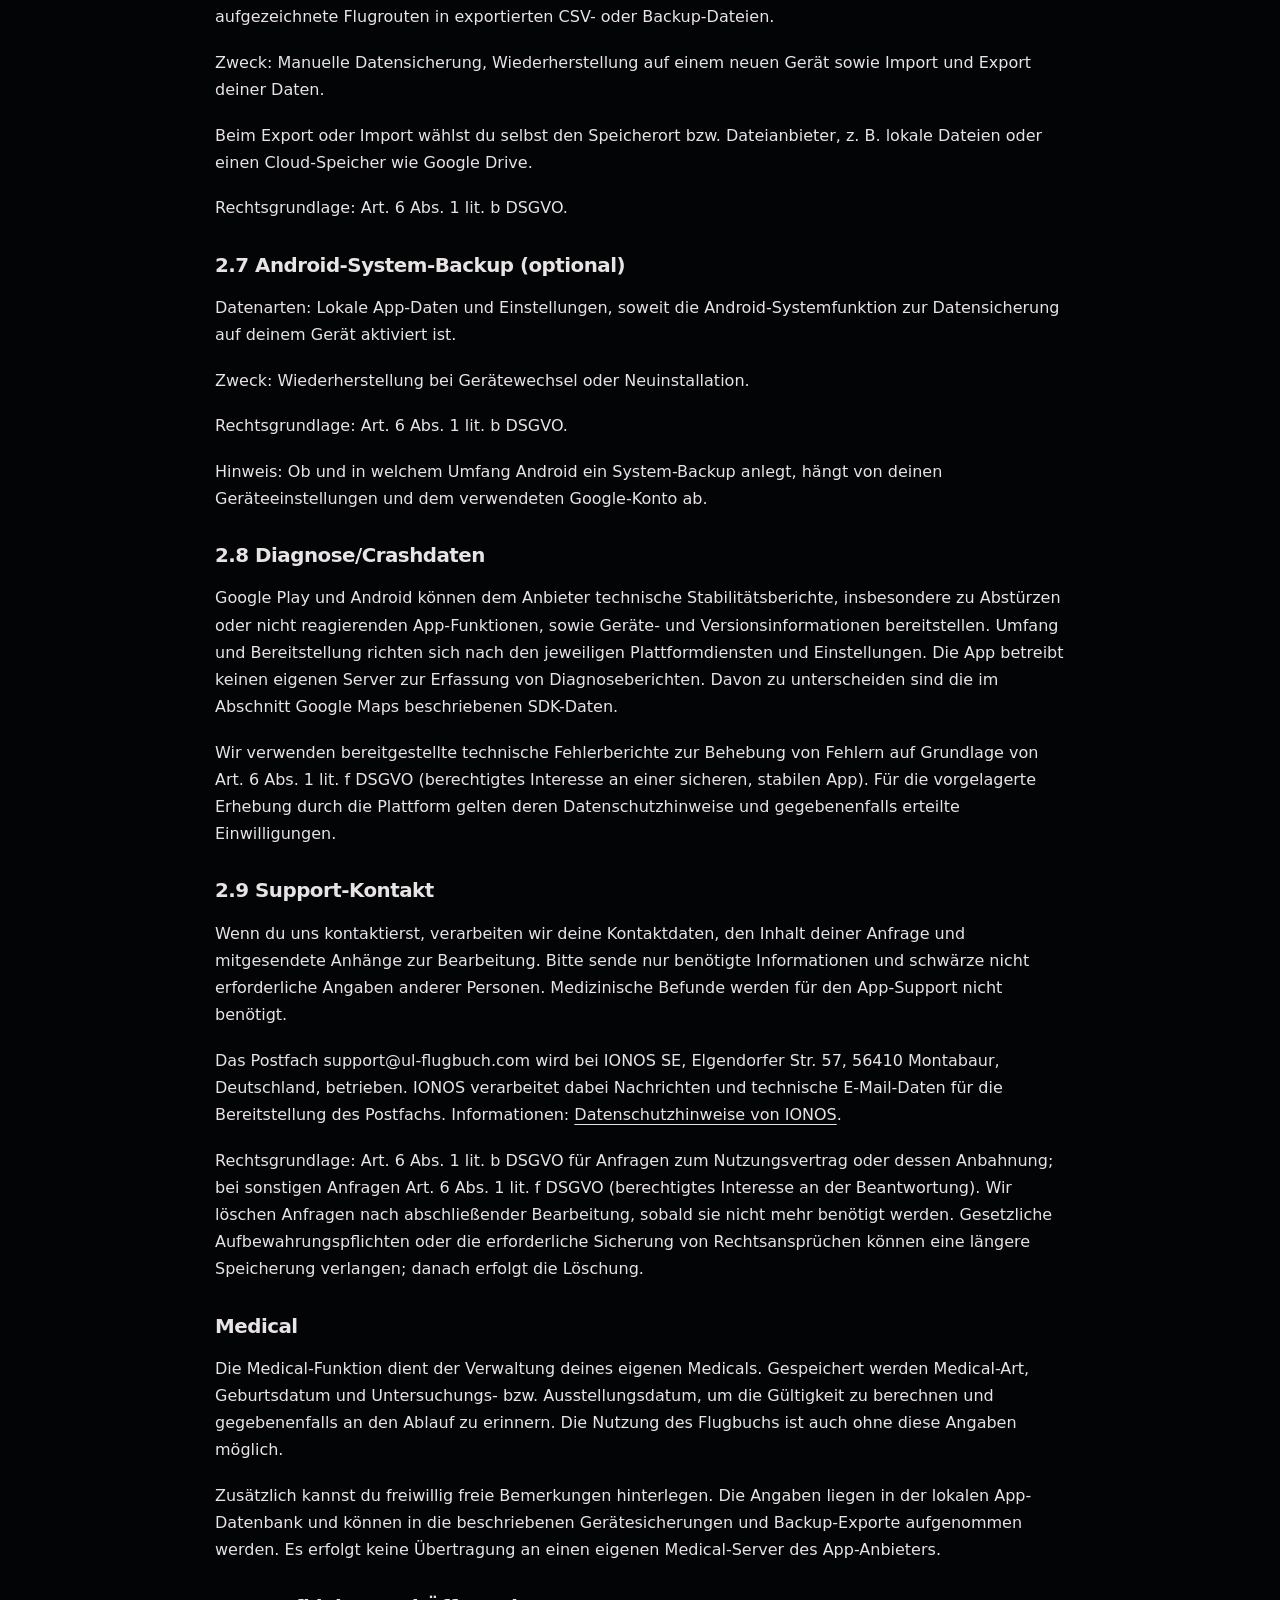
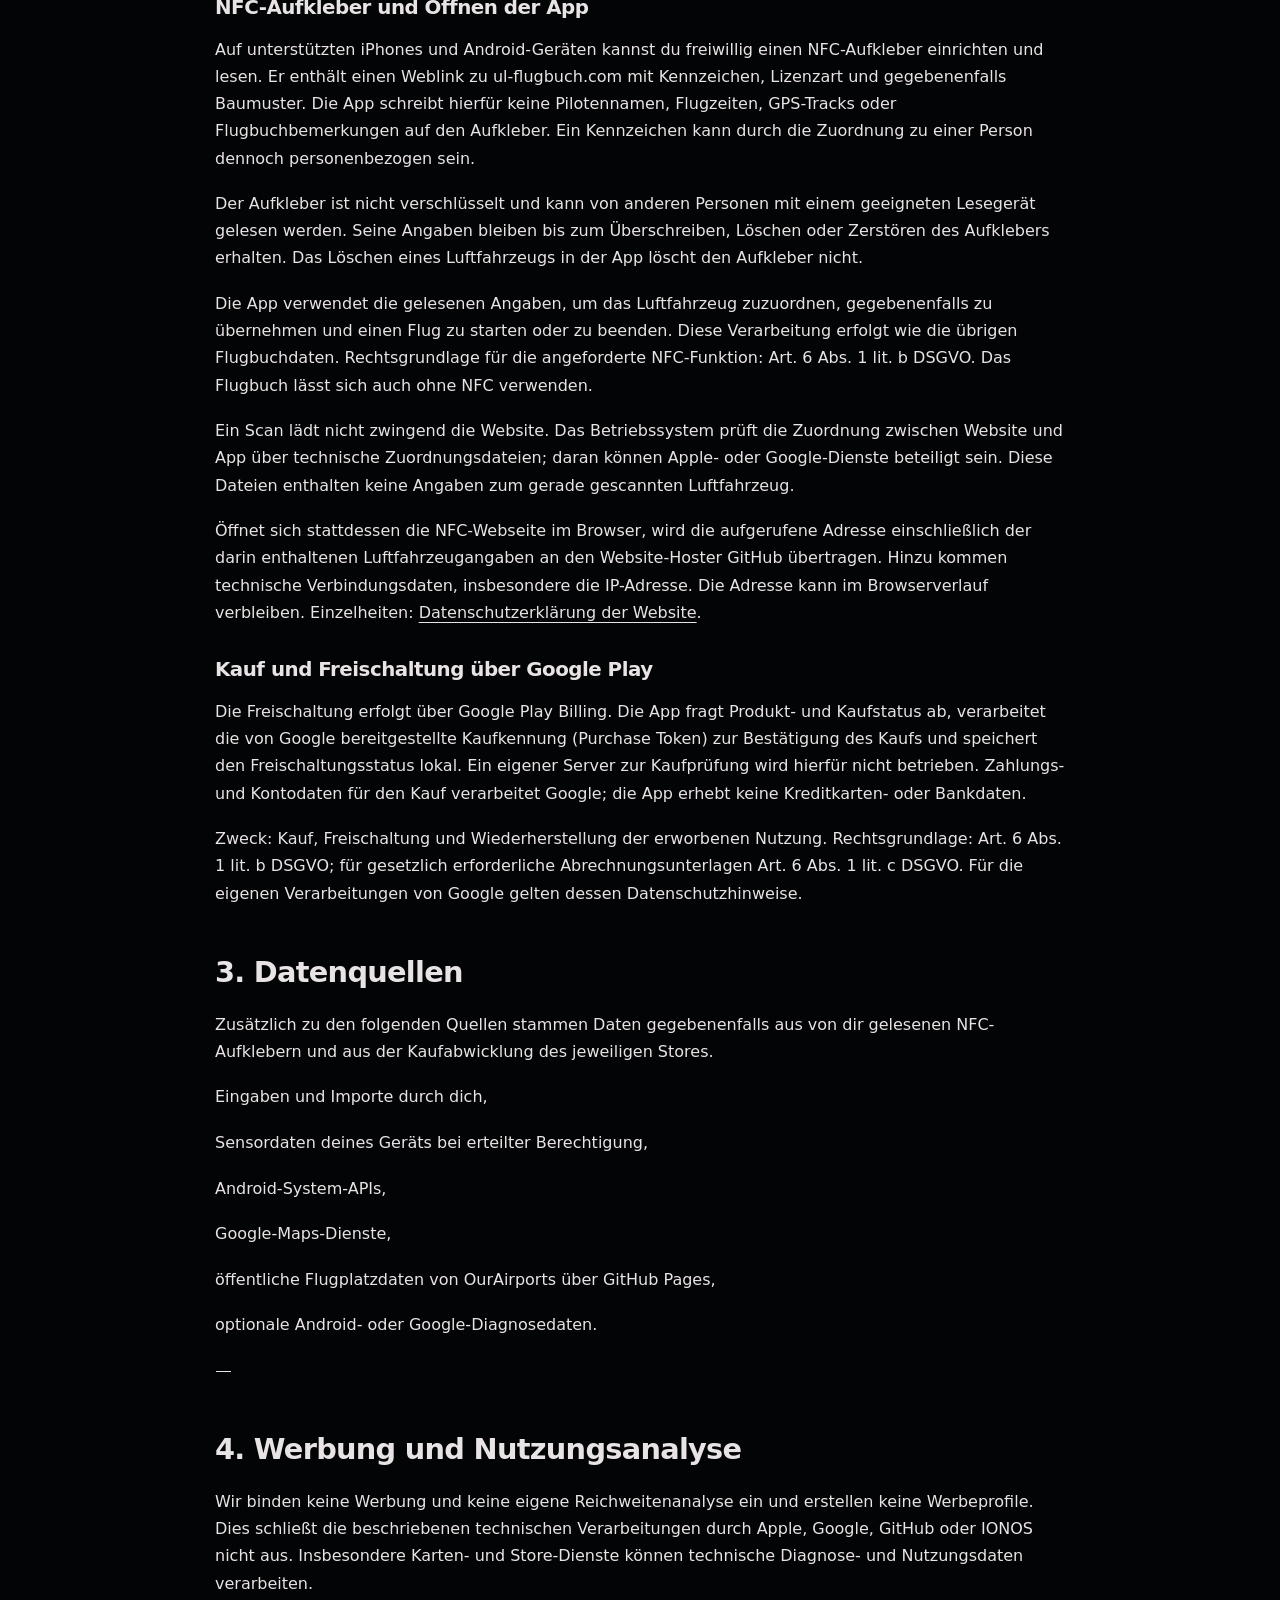
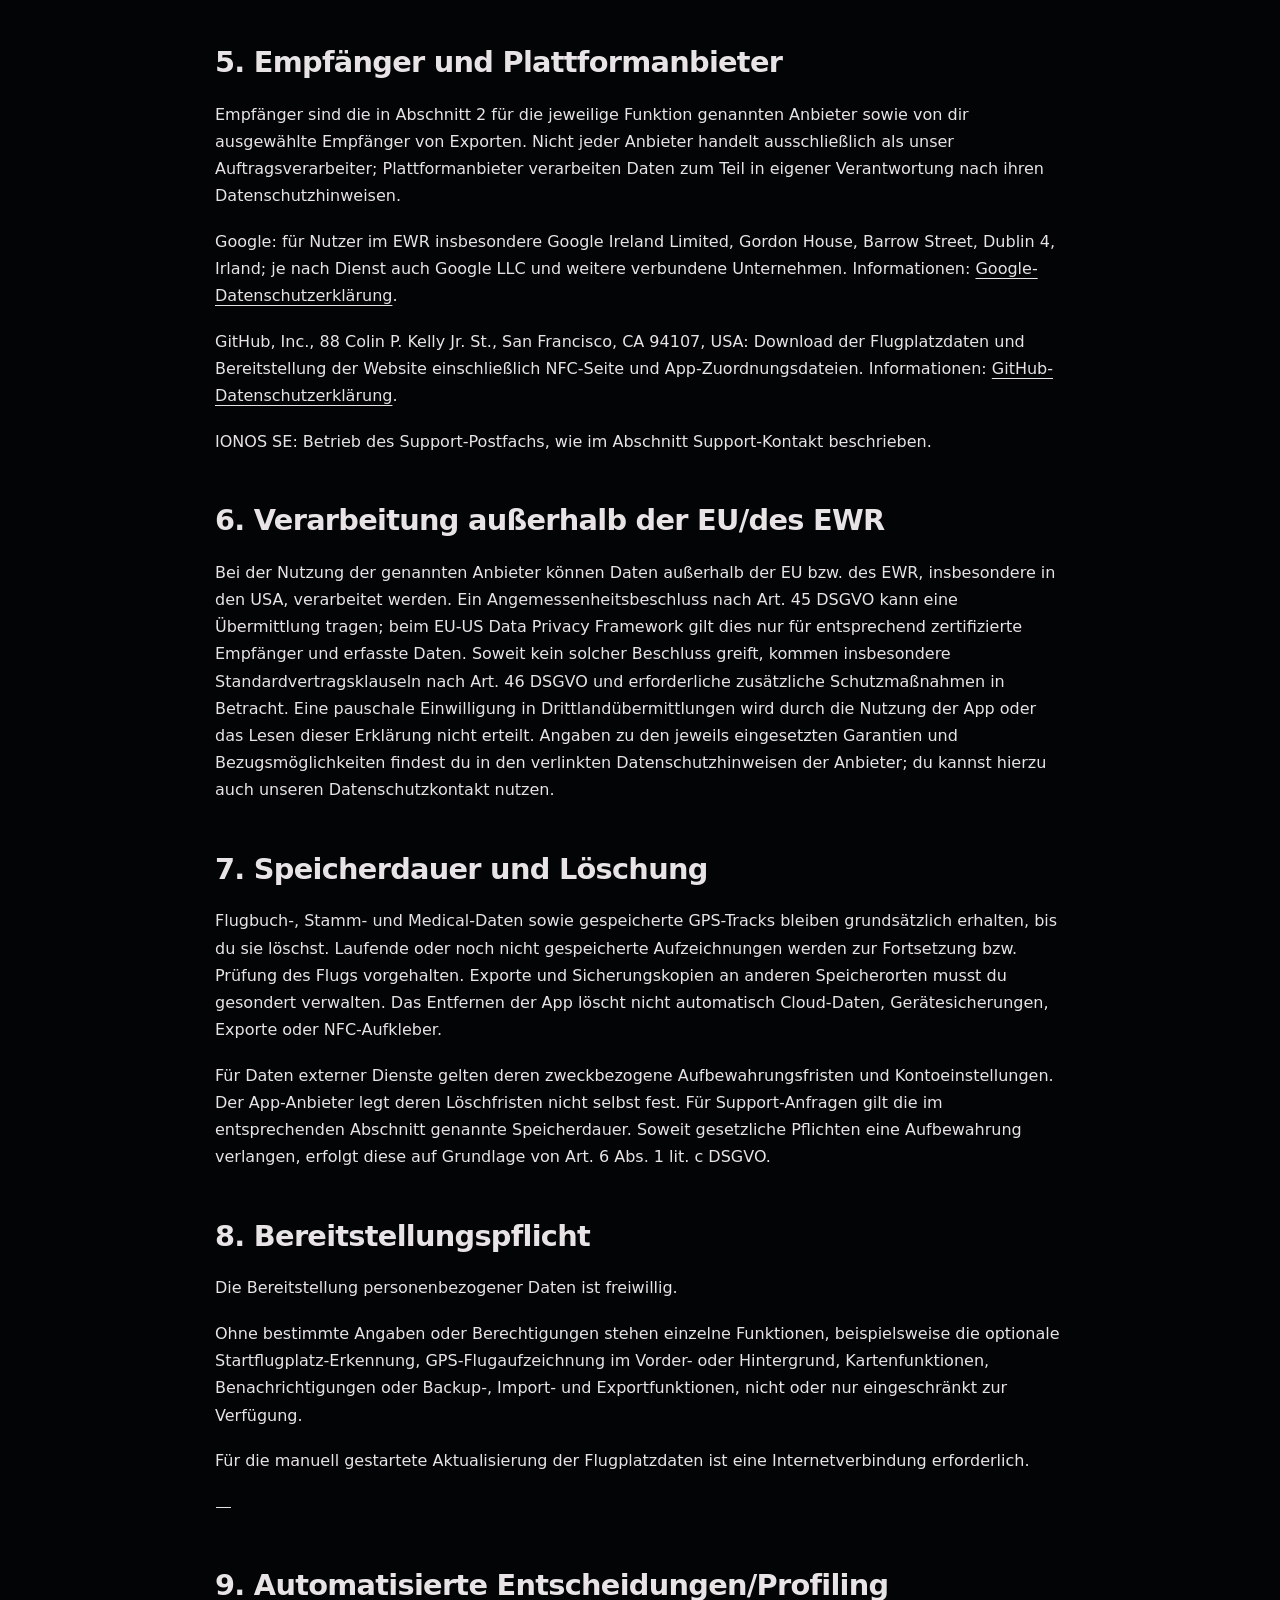
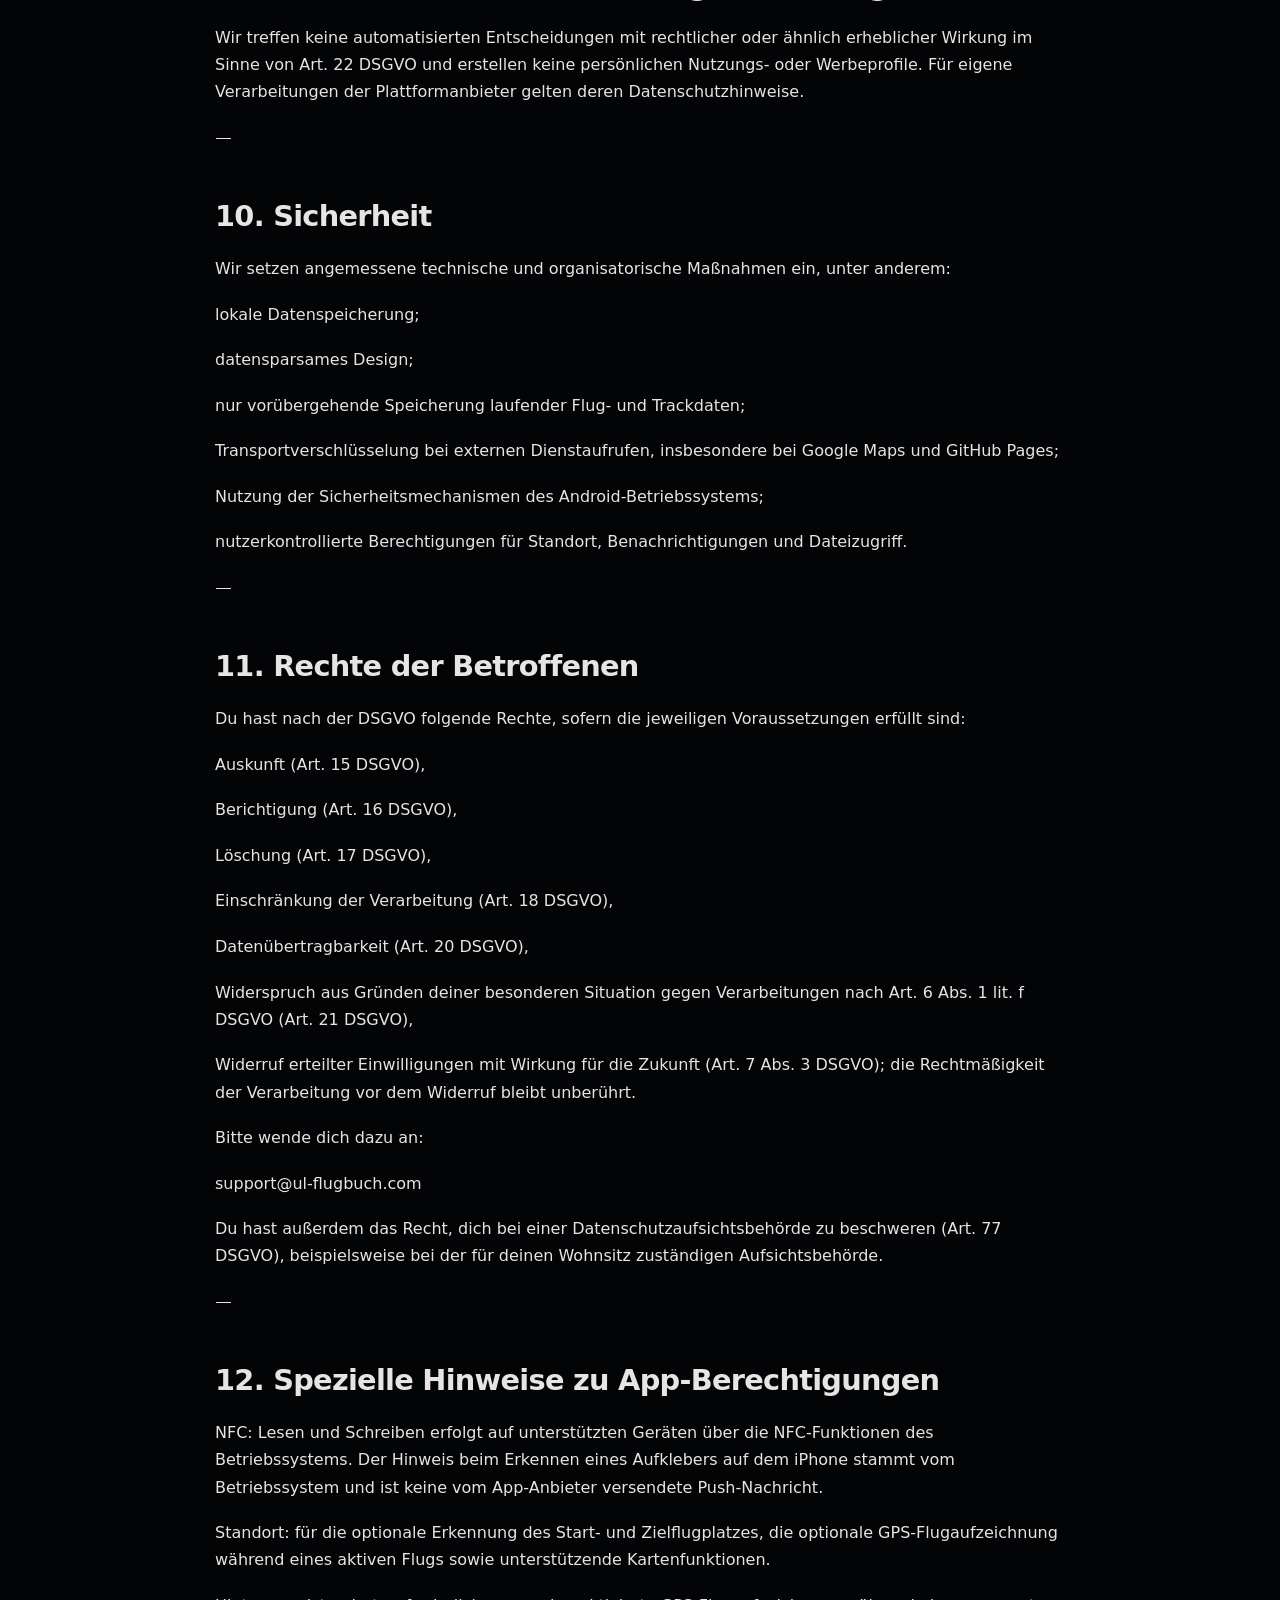
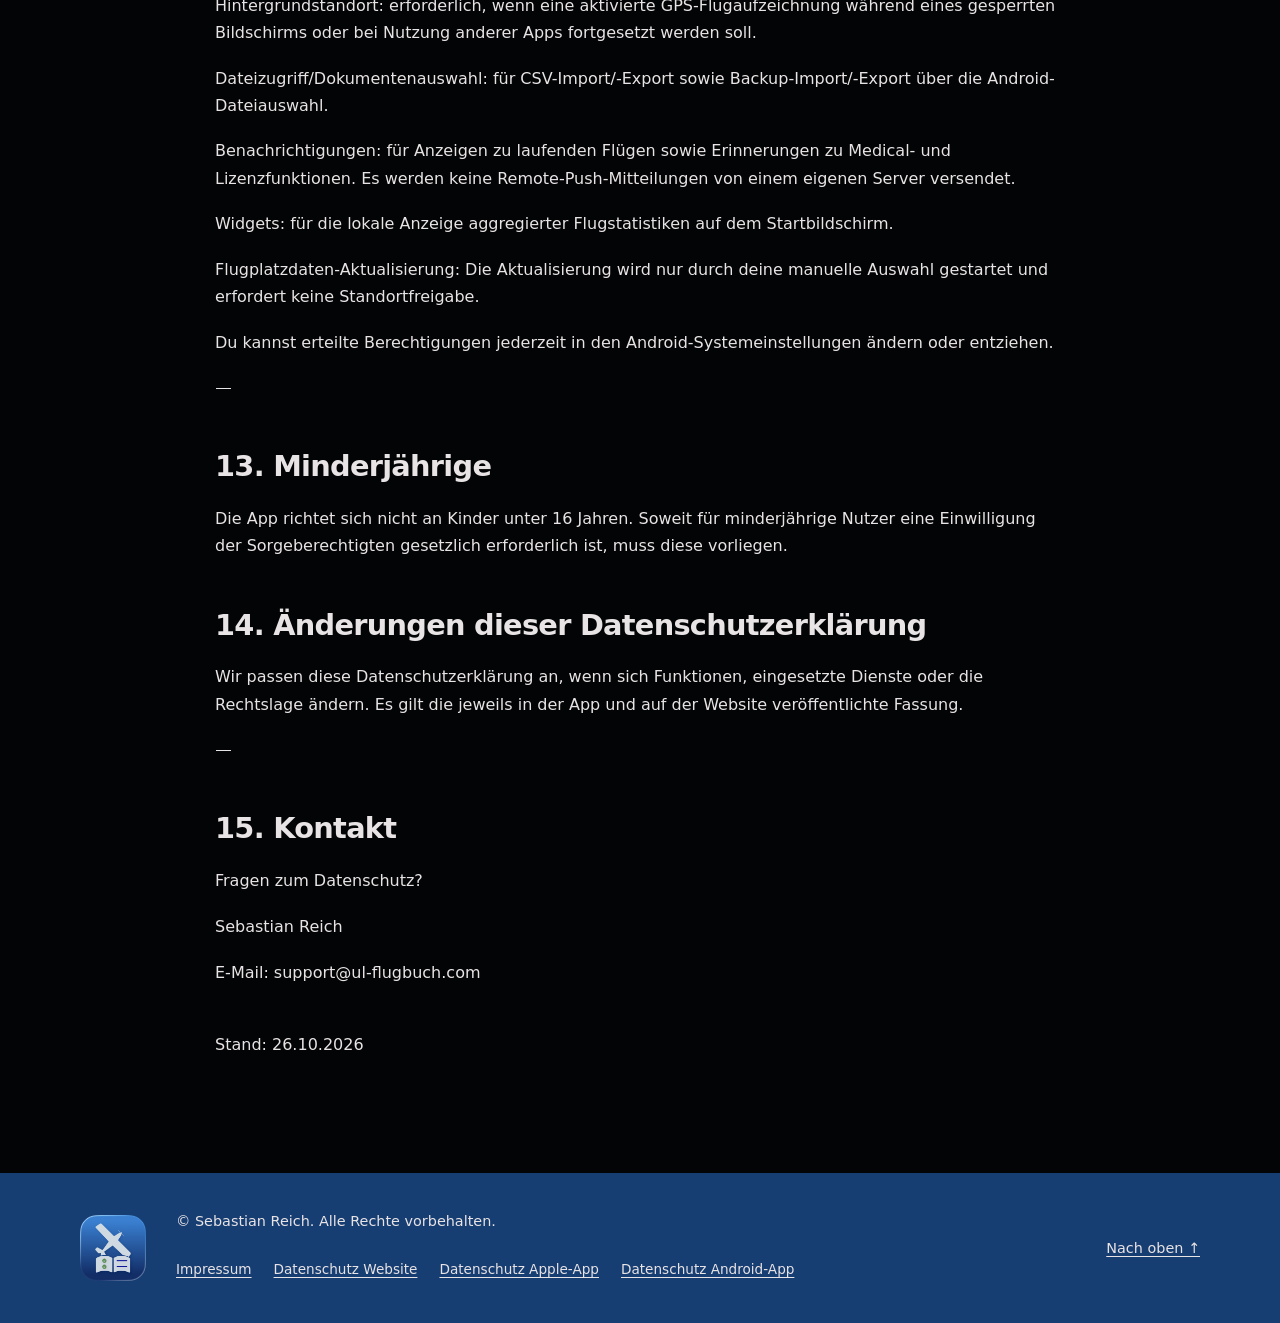
==== commit 38bdd167: "Add files via upload" ====
--- a/datenschutz-android/index.html
+++ b/datenschutz-android/index.html
@@ -46,7 +46,9 @@
 <p>Datenarten: Präzise oder ungefähre GPS-Position, Zeitstempel, Höhe, Geschwindigkeit und daraus erzeugte Trackpunkte, soweit du der App den Standortzugriff erlaubst und die entsprechenden Funktionen aktivierst.</p>
 <p>Zweck: Optionales Erkennen des voraussichtlichen Start- und Zielflugplatzes, optionale GPS-Flugaufzeichnung während eines aktiven Flugs – auch bei gesperrtem Bildschirm oder Nutzung anderer Apps – sowie Darstellung und Auswertung der aufgezeichneten Flugroute.</p>
 <p>Rechtsgrundlage: Art. 6 Abs. 1 lit. a DSGVO für die freiwillige Standortverarbeitung. Du kannst die Funktion deaktivieren und die Standortberechtigung in den Systemeinstellungen entziehen. Eine technische Systemberechtigung ersetzt nicht automatisch jede datenschutzrechtlich erforderliche Einwilligung.</p>
-<p>Hinweis: Ohne Standortfreigabe sind diese Funktionen nicht verfügbar.</p>
+<p>Beide Standortfunktionen sind standardmäßig ausgeschaltet. Vor dem Aktivieren in den Einstellungen erläutert ein eigener Hinweis die jeweilige Verwendung und bittet um deine Zustimmung. Erst danach wird die Android-Standortberechtigung angefragt. Ohne Zustimmung bleibt die betreffende Funktion ausgeschaltet; manuelle Flugeinträge bleiben möglich.</p>
+<p>Wenn die Flugplatzermittlung oder die GPS-Flugaufzeichnung eingeschaltet ist, kann die App bei geöffnetem Flugbuch vorsorglich den Standort bestimmen, damit er beim Flugstart schneller bereit ist. Das gilt auch, wenn beide Funktionen eingeschaltet sind. Sind beide ausgeschaltet, erfolgt diese Vorbereitung nicht. Eine Flugroute wird erst während eines gestarteten Flugs aufgezeichnet.</p>
+<p>Aufgezeichnete Standortpunkte werden als Flugroute auf dem Gerät gespeichert und sind in Flugbuch-Backups enthalten. Beim Teilen eines solchen Backups erhält der von dir gewählte Empfänger auch die enthaltenen Flugrouten. Die Flugaufzeichnung endet beim Beenden des Flugs oder beim Ausschalten der Funktion. Vor der weiteren Nutzung bisher eingeschalteter Standortfunktionen ist die Zustimmung zum neuen Hinweis erforderlich.</p>
 <h3>2.3 Google Maps</h3>
 <p>Zur Anzeige von Karten nutzt die App das Google Maps SDK. Dabei erhält Google unter anderem die IP-Adresse und technische Angaben zu Gerät, Betriebssystem und SDK-Version. Nach der SDK-Dokumentation werden außerdem Diagnose-/Absturzdaten und eine pseudonyme SDK-Kennung verarbeitet. Bei Karteninteraktionen können Angaben zum angezeigten Kartenausschnitt bzw. zu Verschiebungen und Zoomstufen anfallen.</p>
 <p>Die Verarbeitung dient der Kartenbereitstellung sowie nach Angaben von Google der Wartung und Verbesserung seiner Dienste. Sie ist nicht insgesamt davon abhängig, ob du allgemeine Android-Diagnoseberichte freigegeben hast. Die App übermittelt dem Kartenanbieter nicht gezielt deine Flugbuchbemerkungen oder Medical-Einträge.</p>
@@ -160,7 +162,7 @@
 <p>Fragen zum Datenschutz?</p>
 <p>Sebastian Reich</p>
 <p>E-Mail: support@ul-flugbuch.com<br> </p>
-<p>Stand: 27.09.2026 </p></article></main>
+<p>Stand: 26.10.2026 </p></article></main>
 <footer class="site-footer"><div class="wrap footer-inner">
   <a href="../index.html" aria-label="UL Flugbuch – Startseite"><img src="../images/logo-footer.png" width="256" height="256" alt="UL Flugbuch" loading="lazy"></a>
   <div><p>© Sebastian Reich. Alle Rechte vorbehalten.</p><nav aria-label="Rechtliche Informationen"><a href="../impressum/index.html">Impressum</a><a href="../datenschutz/index.html">Datenschutz Website</a><a href="../datenschutz-app/index.html">Datenschutz Apple-App</a><a href="../datenschutz-android/index.html">Datenschutz Android-App</a></nav></div>
